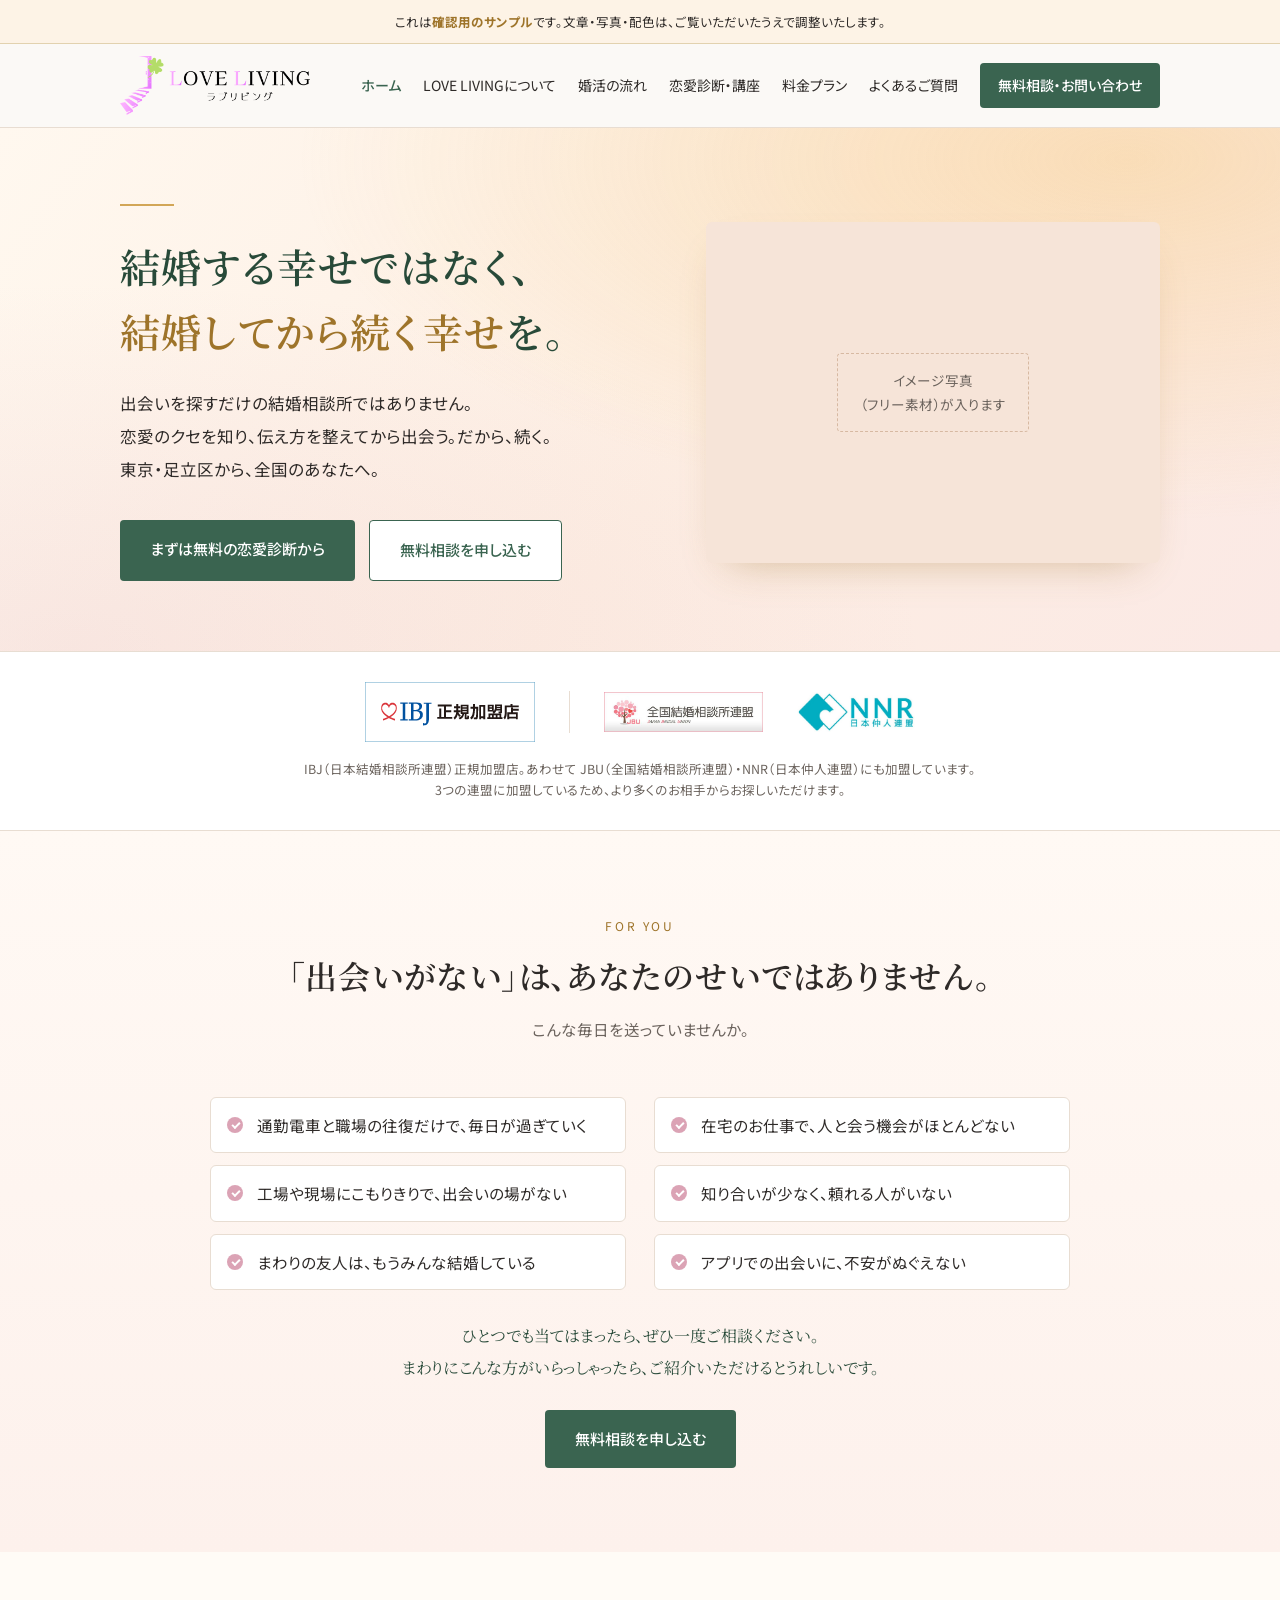
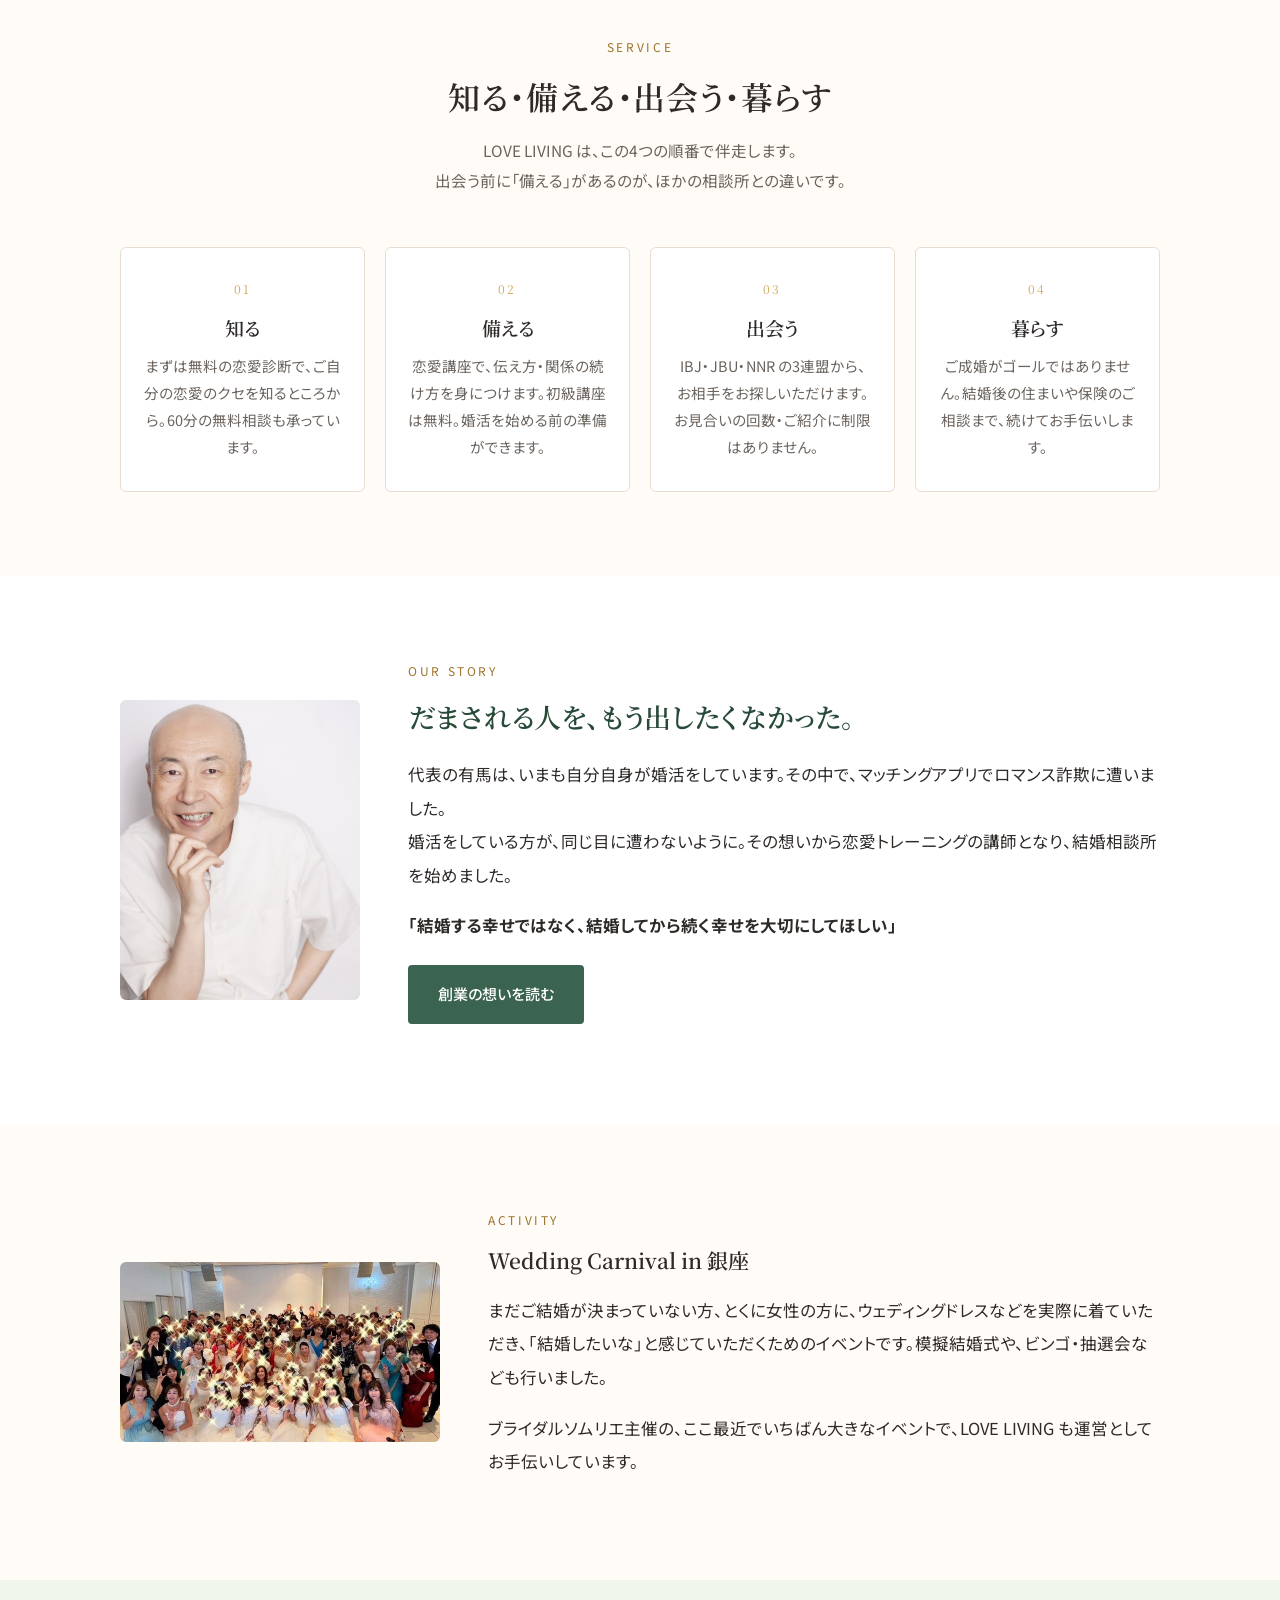
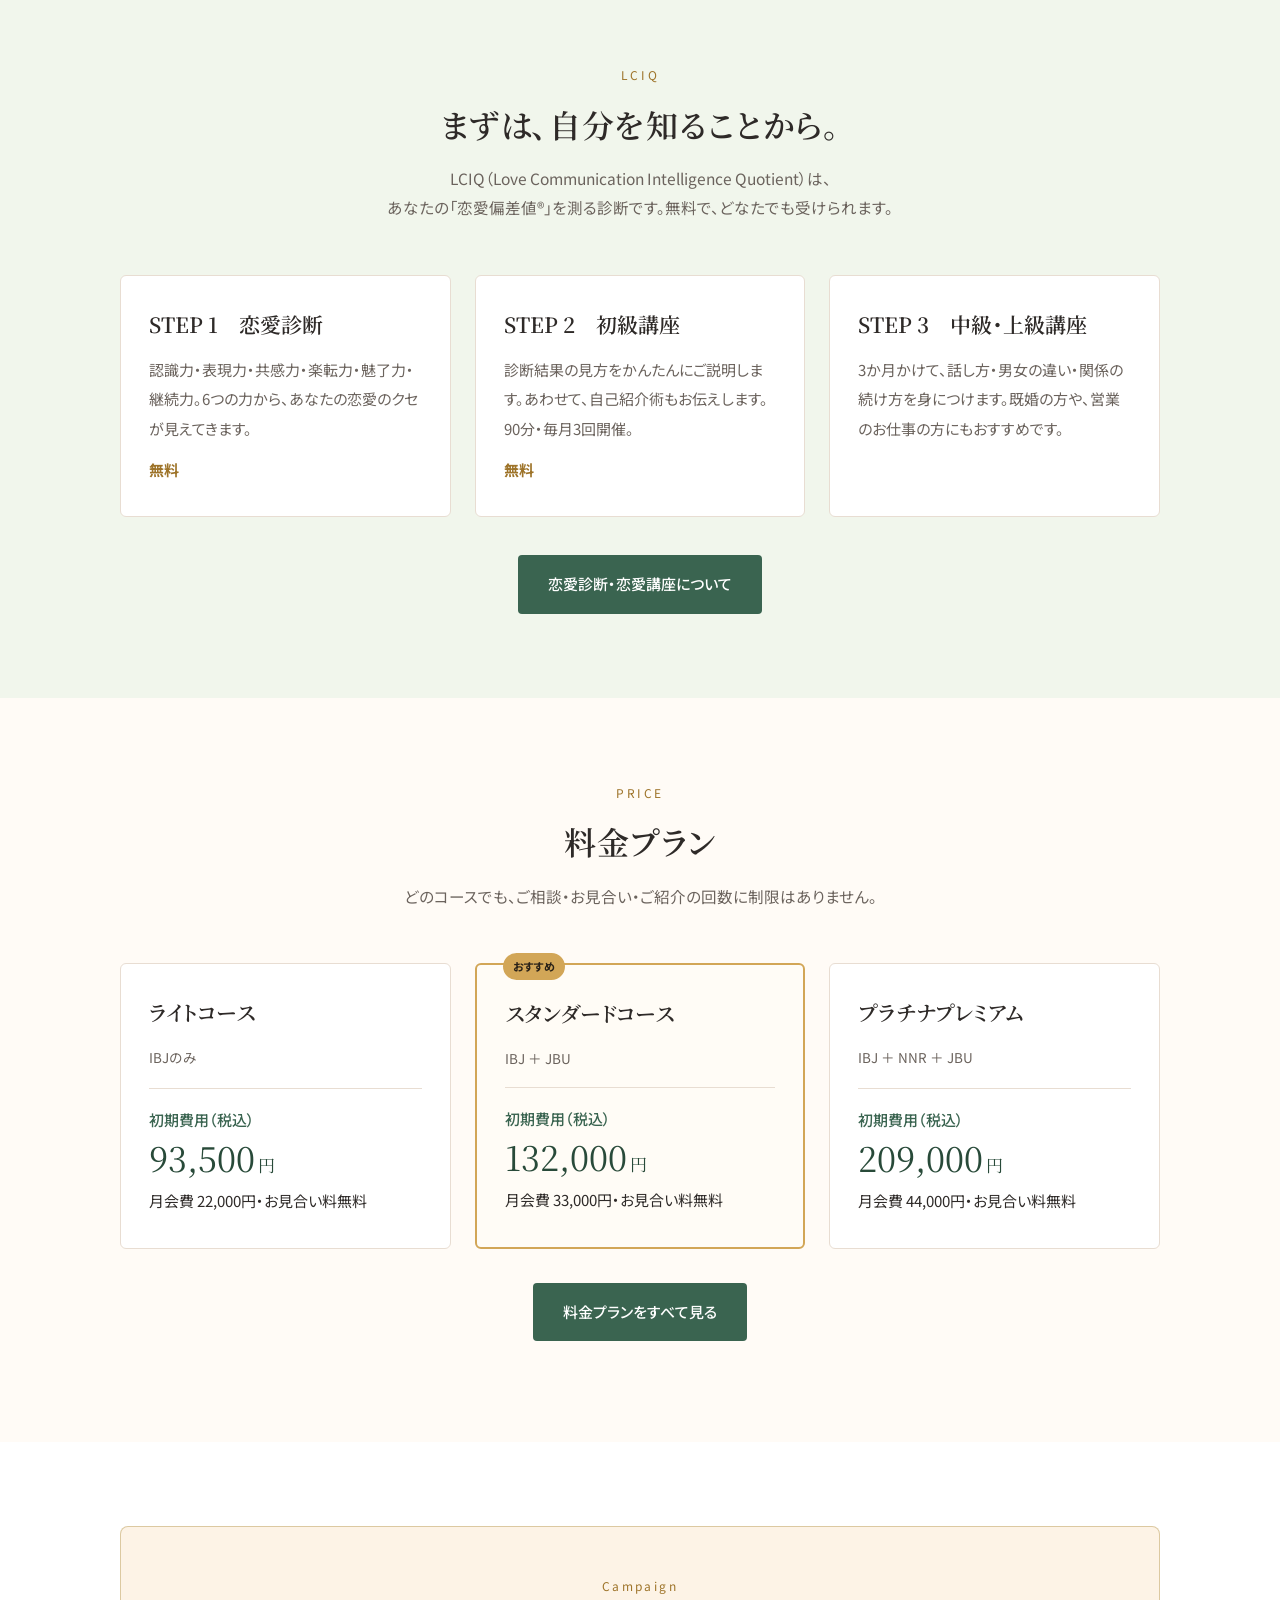
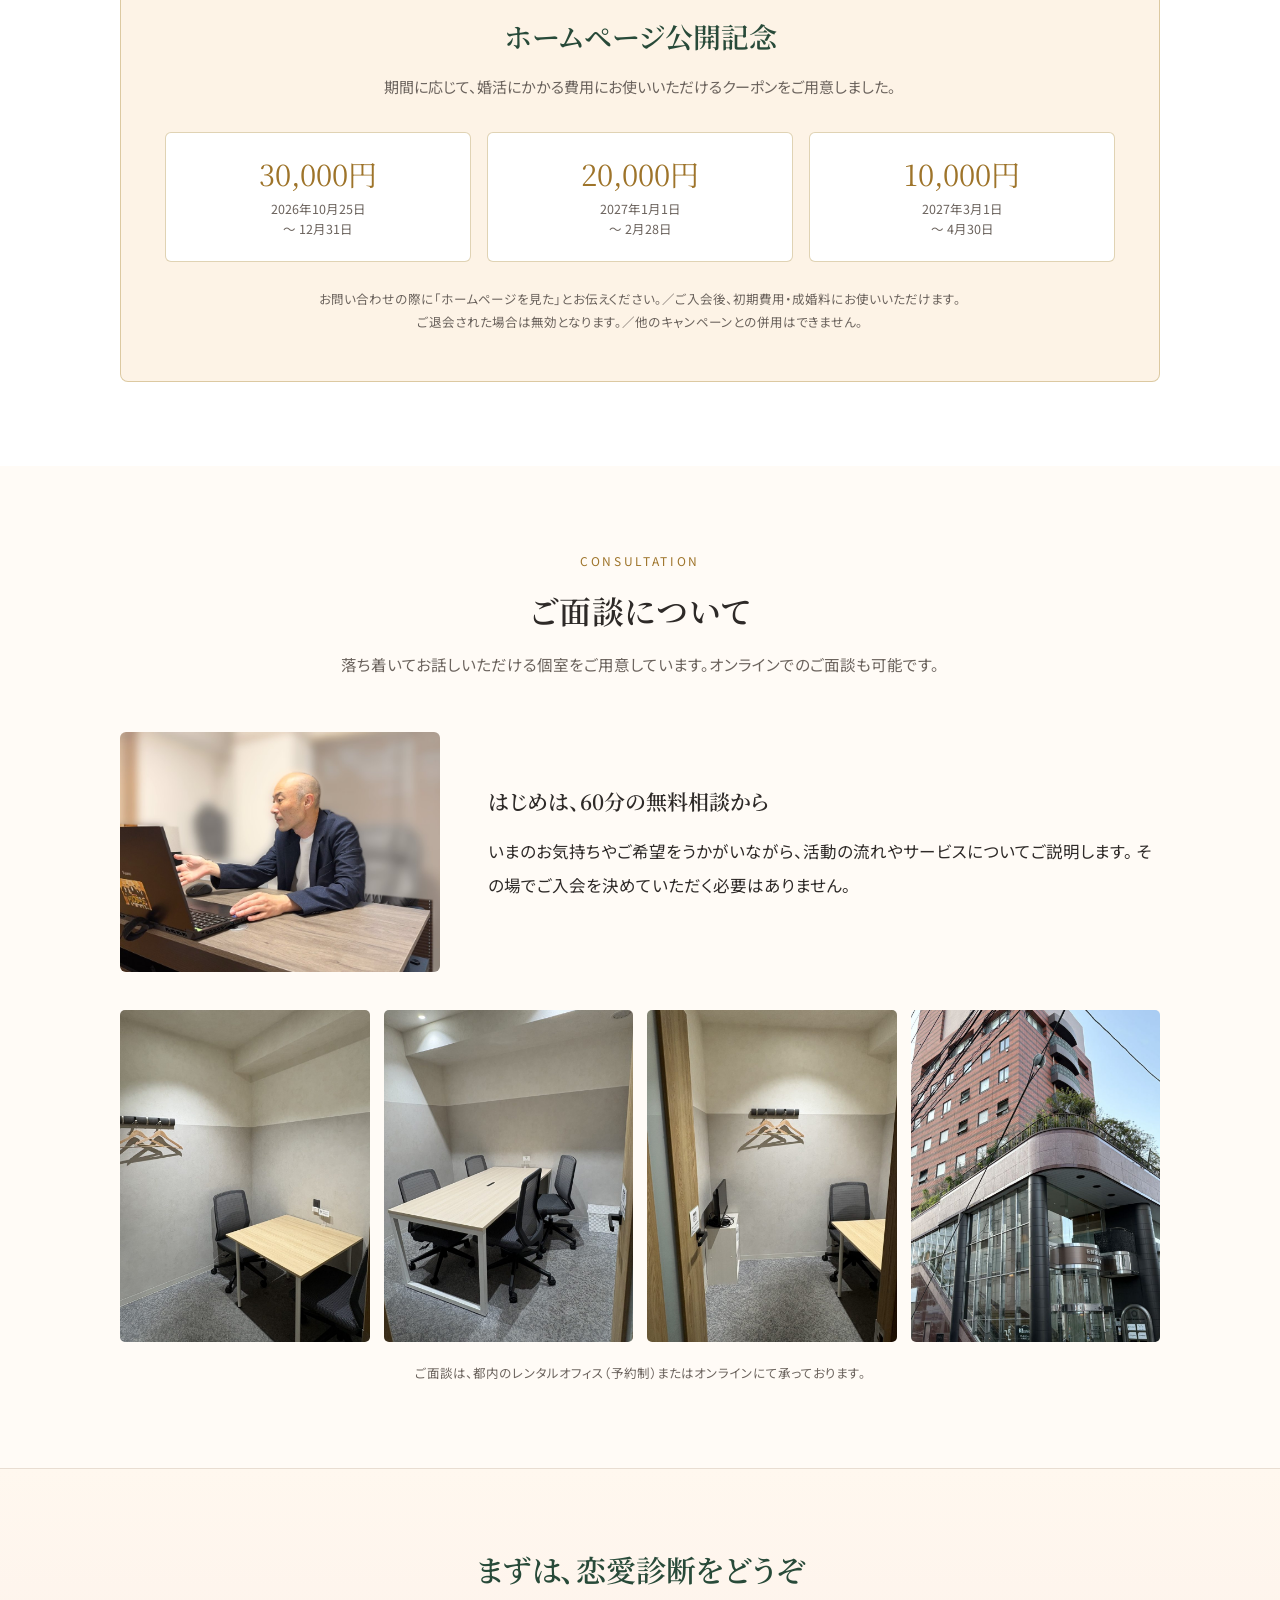
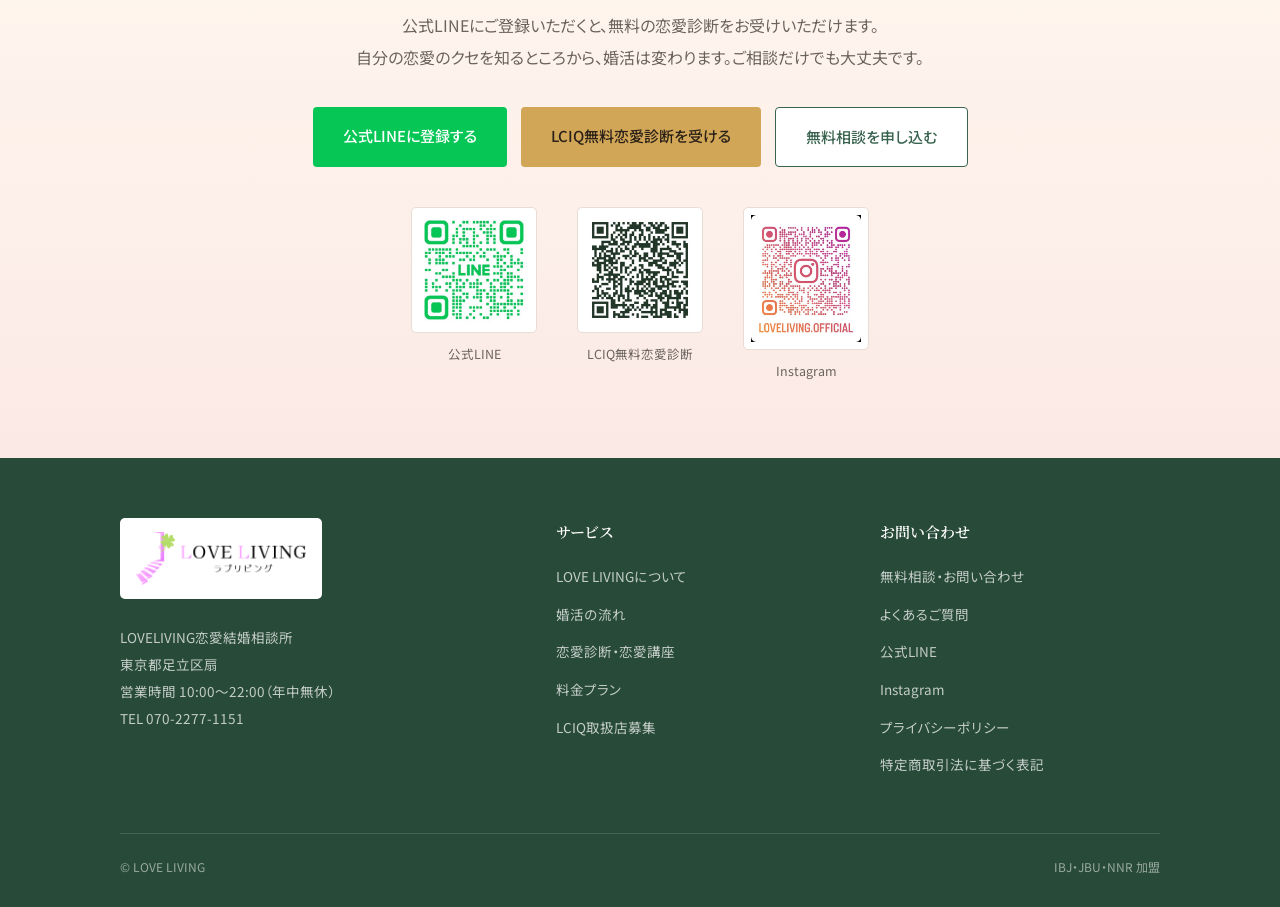
==== preview/index.html @ dfda483b "fix: 確認事項Q55〜Q59の回答を反映し、対象者セクションを追加 - サンマリッジの3か月恋愛トレーニングを希望者のみのオプションに分離し   初期費用合計(入会金+登録料 55,000円)を追" ====
<!doctype html><html lang="ja"><head>
<meta charset="utf-8"><meta name="viewport" content="width=device-width,initial-scale=1,viewport-fit=cover">
<title>LOVELIVING恋愛結婚相談所｜東京・足立区の結婚相談所</title><meta name="robots" content="noindex,nofollow"><meta name="description" content="東京・足立区の結婚相談所 LOVE LIVING。IBJ正規加盟店。恋愛診断LCIQと恋愛講座で、結婚したあとも続く幸せをサポートします。">
<link rel="preconnect" href="https://fonts.gstatic.com" crossorigin><link rel="stylesheet" href="https://fonts.googleapis.com/css2?family=Noto+Sans+JP:wght@400;500;700&family=Noto+Serif+JP:wght@400;600;700&display=swap"><link rel="stylesheet" href="assets/css/style.css"></head><body>
<div class="pv">これは<b>確認用のサンプル</b>です。文章・写真・配色は、ご覧いただいたうえで調整いたします。</div>
<header class="hd"><div class="hd-in">
<a class="hd-logo" href="index.html"><img src="assets/img/logo.png" alt="LOVE LIVING ラブリビング"></a>
<button class="hd-tgl" onclick="document.querySelector('.hd-nav').classList.toggle('on')">メニュー</button>
<nav class="hd-nav"><a href="index.html" style="color:var(--c-main);font-weight:500">ホーム</a><a href="about.html">LOVE LIVINGについて</a><a href="flow.html">婚活の流れ</a><a href="lciq.html">恋愛診断・講座</a><a href="price.html">料金プラン</a><a href="faq.html">よくあるご質問</a><a class="hd-cta" href="contact.html">無料相談・お問い合わせ</a></nav>
</div></header>
<section class="hero"><div class="wrap hero-in">
<div class="hero-txt">
<div class="hero-rule"></div>
<h1>結婚する幸せではなく、<br><span class="nw"><span class="gold">結婚してから続く幸せ</span>を。</span></h1>
<p>出会いを探すだけの結婚相談所ではありません。<br>
恋愛のクセを知り、伝え方を整えてから出会う。だから、続く。<br>
東京・足立区から、全国のあなたへ。</p>
<div class="hero-btns">
<a class="btn btn-main" href="https://line.me/R/ti/p/@072yzgbv" target="_blank" rel="noopener">まずは無料の恋愛診断から</a>
<a class="btn btn-ghost" href="contact.html">無料相談を申し込む</a></div>
</div>
<div class="hero-photo"><img src="assets/img/hero.jpg" alt="" onerror="this.remove()"><span>イメージ写真<br>（フリー素材）が入ります</span></div>
</div></section>
<section class="trust"><div class="wrap"><div class="trust-in">
<a class="trust-main" href="https://www.ibjapan.jp/" target="_blank" rel="noopener"><img src="assets/img/ibj-170.png" alt="IBJ 正規加盟店"></a>
<span class="trust-sep" aria-hidden="true"></span>
<img class="trust-sub" src="assets/img/jbu.jpg" alt="JBU 全国結婚相談所連盟">
<img class="trust-sub" src="assets/img/nnr-logo.jpg" alt="NNR 日本仲人連盟">
</div><p class="trust-note">IBJ（日本結婚相談所連盟）正規加盟店。あわせて JBU（全国結婚相談所連盟）・NNR（日本仲人連盟）にも加盟しています。<br>
3つの連盟に加盟しているため、より多くのお相手からお探しいただけます。</p></div></section>

<section class="sec sec-blush"><div class="wrap">
<div class="sec-h"><span class="en">For you</span><h2>「出会いがない」は、あなたのせいではありません。</h2>
<p>こんな毎日を送っていませんか。</p></div>
<ul class="aru">
<li>通勤電車と職場の往復だけで、毎日が過ぎていく</li>
<li>在宅のお仕事で、人と会う機会がほとんどない</li>
<li>工場や現場にこもりきりで、出会いの場がない</li>
<li>知り合いが少なく、頼れる人がいない</li>
<li>まわりの友人は、もうみんな結婚している</li>
<li>アプリでの出会いに、不安がぬぐえない</li>
</ul>
<p class="aru-close">ひとつでも当てはまったら、ぜひ一度ご相談ください。<br>
まわりにこんな方がいらっしゃったら、ご紹介いただけるとうれしいです。</p>
<p style="text-align:center;margin:0"><a class="btn btn-main" href="contact.html">無料相談を申し込む</a></p>
</div></section>

<section class="sec"><div class="wrap">
<div class="sec-h"><span class="en">Service</span><h2>知る・備える・出会う・暮らす</h2>
<p>LOVE LIVING は、この4つの順番で伴走します。<br>出会う前に「備える」があるのが、ほかの相談所との違いです。</p></div>
<div class="steps">
<div class="step"><span class="no">01</span><h3>知る</h3><p>まずは無料の恋愛診断で、ご自分の恋愛のクセを知るところから。60分の無料相談も承っています。</p></div>
<div class="step"><span class="no">02</span><h3>備える</h3><p>恋愛講座で、伝え方・関係の続け方を身につけます。初級講座は無料。婚活を始める前の準備ができます。</p></div>
<div class="step"><span class="no">03</span><h3>出会う</h3><p>IBJ・JBU・NNR の3連盟から、お相手をお探しいただけます。お見合いの回数・ご紹介に制限はありません。</p></div>
<div class="step"><span class="no">04</span><h3>暮らす</h3><p>ご成婚がゴールではありません。結婚後の住まいや保険のご相談まで、続けてお手伝いします。</p></div>
</div></div></section>

<section class="sec sec-alt"><div class="wrap"><div class="split split-xs">
<div class="split-img"><img class="portrait" src="assets/img/rep-main.jpg" alt="LOVE LIVING 代表 有馬 祐司"></div>
<div><span class="eyebrow">Our Story</span>
<h2 class="split-h">だまされる人を、もう出したくなかった。</h2>
<p class="lead">代表の有馬は、いまも自分自身が婚活をしています。その中で、マッチングアプリでロマンス詐欺に遭いました。<br>
婚活をしている方が、同じ目に遭わないように。その想いから恋愛トレーニングの講師となり、結婚相談所を始めました。</p>
<p class="lead"><strong>「結婚する幸せではなく、結婚してから続く幸せを大切にしてほしい」</strong></p>
<p style="margin-top:22px"><a class="btn btn-main" href="about.html">創業の想いを読む</a></p></div>
</div></div></section>

<section class="sec"><div class="wrap"><div class="split split-sm">
<div class="split-img"><img src="assets/img/event-ginza.jpg" alt="Wedding Carnival in 銀座" style="aspect-ratio:16/9;object-fit:cover"></div>
<div><span class="eyebrow">Activity</span>
<h3>Wedding Carnival in 銀座</h3>
<p class="lead">まだご結婚が決まっていない方、とくに女性の方に、ウェディングドレスなどを実際に着ていただき、「結婚したいな」と感じていただくためのイベントです。模擬結婚式や、ビンゴ・抽選会なども行いました。</p>
<p class="lead">ブライダルソムリエ主催の、ここ最近でいちばん大きなイベントで、LOVE LIVING も運営としてお手伝いしています。</p></div>
</div></div></section>

<section class="sec sec-tint"><div class="wrap">
<div class="sec-h"><span class="en">LCIQ</span><h2>まずは、自分を知ることから。</h2>
<p>LCIQ（Love Communication Intelligence Quotient）は、<br>あなたの「恋愛偏差値®」を測る診断です。無料で、どなたでも受けられます。</p></div>
<div class="cards c3" style="margin-bottom:38px">
<div class="card"><h3>STEP 1　恋愛診断</h3><p>
認識力・表現力・共感力・楽転力・魅了力・継続力。6つの力から、あなたの恋愛のクセが見えてきます。</p><p class="free">無料</p></div>
<div class="card"><h3>STEP 2　初級講座</h3><p>
診断結果の見方をかんたんにご説明します。あわせて、自己紹介術もお伝えします。90分・毎月3回開催。</p><p class="free">無料</p></div>
<div class="card"><h3>STEP 3　中級・上級講座</h3><p>
3か月かけて、話し方・男女の違い・関係の続け方を身につけます。既婚の方や、営業のお仕事の方にもおすすめです。</p></div></div>
<p style="text-align:center;margin:0"><a class="btn btn-main" href="lciq.html">恋愛診断・恋愛講座について</a></p>
</div></section>

<section class="sec"><div class="wrap">
<div class="sec-h"><span class="en">Price</span><h2>料金プラン</h2>
<p>どのコースでも、ご相談・お見合い・ご紹介の回数に制限はありません。</p></div>
<div class="cards c3">
<div class="card pcard"><h3>ライトコース</h3><p class="pc-sub">IBJのみ</p>
<p class="pc-lbl">初期費用（税込）</p><p class="pc-amt">93,500<span>円</span></p>
<p class="pc-mo">月会費 22,000円・お見合い料無料</p></div>
<div class="card pcard rec"><span class="badge">おすすめ</span><h3>スタンダードコース</h3><p class="pc-sub">IBJ ＋ JBU</p>
<p class="pc-lbl">初期費用（税込）</p><p class="pc-amt">132,000<span>円</span></p>
<p class="pc-mo">月会費 33,000円・お見合い料無料</p></div>
<div class="card pcard"><h3>プラチナプレミアム</h3><p class="pc-sub">IBJ ＋ NNR ＋ JBU</p>
<p class="pc-lbl">初期費用（税込）</p><p class="pc-amt">209,000<span>円</span></p>
<p class="pc-mo">月会費 44,000円・お見合い料無料</p></div></div>
<p style="text-align:center;margin-top:34px"><a class="btn btn-main" href="price.html">料金プランをすべて見る</a></p>
</div></section>

<section class="sec sec-alt"><div class="wrap"><div class="camp">
<span class="en">Campaign</span><h2>ホームページ公開記念</h2>
<p>期間に応じて、婚活にかかる費用にお使いいただけるクーポンをご用意しました。</p>
<div class="coupons">
<div class="coupon"><span class="amt">30,000円</span><span class="term">2026年10月25日<br>〜 12月31日</span></div>
<div class="coupon"><span class="amt">20,000円</span><span class="term">2027年1月1日<br>〜 2月28日</span></div>
<div class="coupon"><span class="amt">10,000円</span><span class="term">2027年3月1日<br>〜 4月30日</span></div></div>
<p class="note">お問い合わせの際に「ホームページを見た」とお伝えください。／ご入会後、初期費用・成婚料にお使いいただけます。<br>
ご退会された場合は無効となります。／他のキャンペーンとの併用はできません。</p>
</div></div></section>

<section class="sec"><div class="wrap">
<div class="sec-h"><span class="en">Consultation</span><h2>ご面談について</h2>
<p>落ち着いてお話しいただける個室をご用意しています。オンラインでのご面談も可能です。</p></div>
<div class="split split-sm" style="margin-bottom:38px">
<div class="split-img"><img src="assets/img/meeting-explain.jpg" alt="ご面談の様子"></div>
<div><h3>はじめは、60分の無料相談から</h3>
<p class="lead">いまのお気持ちやご希望をうかがいながら、活動の流れやサービスについてご説明します。
その場でご入会を決めていただく必要はありません。</p></div></div>
<div class="gal">
<img src="assets/img/office-room1.jpg" alt="個室のご面談スペース">
<img src="assets/img/office-meeting.jpg" alt="ミーティングルーム">
<img src="assets/img/office-room2.jpg" alt="個室のご面談スペース">
<img src="assets/img/office-exterior.jpg" alt="建物外観">
</div>
<p class="trust-note" style="margin-top:20px">ご面談は、都内のレンタルオフィス（予約制）またはオンラインにて承っております。</p>
</div></section>
<section class="cta"><div class="wrap">
<h2>まずは、恋愛診断をどうぞ</h2>
<p>公式LINEにご登録いただくと、無料の恋愛診断をお受けいただけます。<br>
自分の恋愛のクセを知るところから、婚活は変わります。ご相談だけでも大丈夫です。</p>
<div class="cta-btns">
<a class="btn btn-line" href="https://line.me/R/ti/p/@072yzgbv" target="_blank" rel="noopener">公式LINEに登録する</a>
<a class="btn btn-gold" href="https://lciq-diagnosis.com/home?agent_id=2159019" target="_blank" rel="noopener">LCIQ無料恋愛診断を受ける</a>
<a class="btn btn-ghost" href="contact.html">無料相談を申し込む</a></div>
<div class="qr-row">
<div class="qr"><img src="assets/img/qr-line.jpg" alt="公式LINE QRコード"><span>公式LINE</span></div>
<div class="qr"><img src="assets/img/qr-lciq.jpg" alt="LCIQ無料恋愛診断 QRコード"><span>LCIQ無料恋愛診断</span></div>
<div class="qr"><img src="assets/img/qr-instagram.jpg" alt="Instagram QRコード"><span>Instagram</span></div>
</div></div></section><footer class="ft"><div class="wrap"><div class="ft-in">
<div><div class="ft-logo"><img src="assets/img/logo.png" alt="LOVE LIVING"></div>
<p>LOVELIVING恋愛結婚相談所<br>東京都足立区扇<br>営業時間 10:00〜22:00（年中無休）<br>TEL 070-2277-1151</p></div>
<div><h4>サービス</h4><ul>
<li><a href="about.html">LOVE LIVINGについて</a></li><li><a href="flow.html">婚活の流れ</a></li>
<li><a href="lciq.html">恋愛診断・恋愛講座</a></li><li><a href="price.html">料金プラン</a></li>
<li><a href="https://lciq-partner.netlify.app/?name=LOVE%20%20LIVING&person=%E4%BB%A3%E8%A1%A8%E3%80%80%E6%9C%89%E9%A6%AC%E7%A5%90%E5%8F%B8&form=https%3A%2F%2Fforms.gle%2FbSPj1KupnK31gzVN7" target="_blank" rel="noopener">LCIQ取扱店募集</a></li></ul></div>
<div><h4>お問い合わせ</h4><ul>
<li><a href="contact.html">無料相談・お問い合わせ</a></li><li><a href="faq.html">よくあるご質問</a></li>
<li><a href="https://line.me/R/ti/p/@072yzgbv" target="_blank" rel="noopener">公式LINE</a></li>
<li><a href="https://www.instagram.com/loveliving.official/" target="_blank" rel="noopener">Instagram</a></li>
<li><a href="privacy.html">プライバシーポリシー</a></li>
<li><a href="law.html">特定商取引法に基づく表記</a></li></ul></div></div>
<div class="ft-btm"><span>&copy; LOVE LIVING</span><span>IBJ・JBU・NNR 加盟</span></div>
</div></footer></body></html>
---- preview/assets/css/style.css ----
:root{
  --c-base:#FFFBF6;
  --c-main:#3A6450;
  --c-main-d:#284A39;
  --c-accent:#D2A657;
  --c-accent-d:#9E742A;
  --c-tint:#F1F6EC;
  --c-cream:#FDF3E6;
  --c-blush:#FBE9E5;
  --c-sub:#D593A8;
  --c-text:#2E2A28;
  --c-muted:#6B635D;
  --c-line:#E8DDD2;
  --c-white:#fff;
  --serif:"Noto Serif JP",serif;
  --sans:"Noto Sans JP",sans-serif;
  --wrap:1080px;
}

*{box-sizing:border-box}
html{scroll-behavior:smooth}
body{
  margin:0;background:var(--c-base);color:var(--c-text);
  font-family:var(--sans);font-size:17px;line-height:1.9;
  font-feature-settings:"palt";-webkit-text-size-adjust:100%;
}
img{max-width:100%;height:auto;display:block}
a{color:inherit}
.wrap{max-width:var(--wrap);margin:0 auto;padding-inline:20px}
.narrow{max-width:800px}

/* ---------- header ---------- */
.hd{position:sticky;top:env(safe-area-inset-top,0px);z-index:100;background:rgba(251,249,246,.96);
  border-bottom:1px solid var(--c-line);backdrop-filter:blur(8px)}
.hd-in{max-width:var(--wrap);margin:0 auto;padding:12px 20px;
  display:flex;align-items:center;gap:20px}
.hd-logo img{width:190px}
.hd-nav{margin-left:auto;display:flex;align-items:center;gap:22px}
.hd-nav a{font-size:14px;text-decoration:none;color:var(--c-text);white-space:nowrap}
.hd-nav a:hover{color:var(--c-main)}
.hd-cta{background:var(--c-main);color:#fff!important;padding:9px 18px;border-radius:4px;
  font-size:13.5px;font-weight:500}
.hd-cta:hover{background:var(--c-main-d)}
.hd-tgl{display:none;margin-left:auto;background:none;border:1px solid var(--c-line);
  border-radius:4px;padding:8px 12px;font-size:13px;cursor:pointer;font-family:var(--sans)}

/* ---------- hero ---------- */
.hero{background:linear-gradient(125deg,#FFF8EF 0%,#FDEEE3 55%,var(--c-blush) 100%);color:var(--c-text);
  position:relative;overflow:hidden;padding:76px 0 70px;border-bottom:1px solid var(--c-line)}
.hero::before{content:"";position:absolute;inset:0;pointer-events:none;
  background:radial-gradient(ellipse at 88% 6%,rgba(245,196,112,.38),transparent 52%),
    radial-gradient(ellipse at 6% 100%,rgba(213,147,168,.14),transparent 50%)}
.hero .wrap{position:relative}
.hero-in{display:grid;grid-template-columns:1.08fr .92fr;gap:52px;align-items:center}
.hero-rule{width:54px;height:2px;background:var(--c-accent);margin-bottom:28px}
.hero h1{font-family:var(--serif);font-weight:600;font-size:clamp(24px,3.7vw,40px);color:var(--c-main-d);
  line-height:1.62;margin:0 0 24px;letter-spacing:.03em;text-wrap:balance}
.hero h1 .gold{color:var(--c-accent-d)}
.nw{white-space:nowrap}
.hero p{font-size:16.5px;line-height:2;margin:0 0 34px;color:var(--c-text)}
.hero-btns{display:flex;flex-wrap:wrap;gap:14px}
.hero-photo{position:relative;aspect-ratio:4/3;border-radius:6px;overflow:hidden;
  background:#F6E4D8;display:grid;place-items:center;box-shadow:0 18px 40px -22px rgba(158,116,42,.45)}
.hero-photo img{position:absolute;inset:0;width:100%;height:100%;object-fit:cover}
.hero-photo span{font-size:13.5px;line-height:1.8;color:var(--c-muted);text-align:center;
  border:1px dashed #D7B9A2;border-radius:4px;padding:14px 22px}
.btn{display:inline-block;text-decoration:none;padding:15px 30px;border-radius:4px;
  font-size:15px;font-weight:500;transition:.2s}
.btn-gold{background:var(--c-accent);color:#2A2218}
.btn-gold:hover{background:#d0b87d}
.btn-ghost{border:1px solid var(--c-main);color:var(--c-main);background:#fff}
.btn-ghost:hover{background:var(--c-tint)}
.btn-main{background:var(--c-main);color:#fff}
.btn-main:hover{background:var(--c-main-d)}
.btn-line{background:#06C755;color:#fff}
.btn-line:hover{background:#05a948}

/* ---------- trust band ---------- */
.trust{background:#fff;border-bottom:1px solid var(--c-line);padding:30px 0}
.trust-in{display:flex;align-items:center;justify-content:center;gap:34px;flex-wrap:wrap}
.trust-in img{height:46px;width:auto;object-fit:contain}
.trust-in .trust-main img{height:60px}
.trust-txt{display:inline-flex;flex-direction:column;justify-content:center;align-items:center;height:38px;padding:0 16px;border:1px solid var(--c-line);border-radius:3px;background:#fff;font-family:var(--serif);font-weight:600;font-size:15px;color:var(--c-main-d);line-height:1.15}
.trust-txt small{font-family:var(--sans);font-weight:400;font-size:10px;color:var(--c-muted);letter-spacing:.05em}
.trust-in .trust-sub{height:40px}
.trust-sep{width:1px;height:42px;background:var(--c-line)}
.trust-note{text-align:center;font-size:12.5px;color:var(--c-muted);margin:16px 0 0;line-height:1.7}

/* ---------- section ---------- */
.sec{padding:84px 0}
.sec-alt{background:#fff}
.sec-tint{background:var(--c-tint)}
.sec-tint .card{background:#fff}
.card .free{margin-top:12px;font-weight:700;color:var(--c-accent-d);font-size:15px}
.eyebrow{font-size:12px;letter-spacing:.22em;color:var(--c-accent-d);display:block;margin-bottom:12px;text-transform:uppercase}
.split-h{font-family:var(--serif);font-size:clamp(21px,3vw,27px);margin:0 0 20px;font-weight:600;line-height:1.6;color:var(--c-main-d);text-wrap:balance}
.sec-dark{background:var(--c-main);color:#fff}
.sec-dark .lead,.sec-dark .sec-h p{color:rgba(255,255,255,.85)}
.sec-h{text-align:center;margin-bottom:52px}
.sec-h .en{font-size:12px;letter-spacing:.22em;color:var(--c-accent-d);
  text-transform:uppercase;display:block;margin-bottom:12px}
.sec-h h2{font-family:var(--serif);font-weight:600;font-size:clamp(23px,3.4vw,32px);
  margin:0 0 14px;line-height:1.6;letter-spacing:.02em}
.sec-h p{color:var(--c-muted);font-size:15.5px;margin:0;line-height:1.9}
h3{font-family:var(--serif);font-weight:600;font-size:21px;line-height:1.6;margin:0 0 14px}
.lead{font-size:16.5px;line-height:2.05;color:var(--c-text)}

/* ---------- step cards ---------- */
.steps{display:grid;grid-template-columns:repeat(4,1fr);gap:20px}
.step{background:#fff;border:1px solid var(--c-line);border-radius:6px;padding:30px 22px;
  text-align:center;position:relative}
.sec-alt .step{background:var(--c-base)}
.step .no{font-family:var(--serif);font-size:12px;letter-spacing:.2em;color:var(--c-accent);
  display:block;margin-bottom:12px}
.step h3{font-size:19px;margin-bottom:10px}
.step p{font-size:14.5px;line-height:1.85;color:var(--c-muted);margin:0}

/* ---------- generic cards ---------- */
.cards{display:grid;gap:24px}
.c2{grid-template-columns:repeat(2,1fr)}
.c3{grid-template-columns:repeat(3,1fr)}
.card{background:#fff;border:1px solid var(--c-line);border-radius:6px;padding:32px 28px}
.sec-alt .card{background:var(--c-base)}
.card p{font-size:15px;line-height:1.95;color:var(--c-muted);margin:0}
.card p+p{margin-top:12px}

/* ---------- split ---------- */
.split{display:grid;grid-template-columns:1fr 1fr;gap:56px;align-items:center}
.split-img img{border-radius:6px;width:100%}
.split-sm{grid-template-columns:minmax(0,320px) 1fr;gap:48px}
.split-xs{grid-template-columns:minmax(0,240px) 1fr;gap:48px}
.split-img .portrait{aspect-ratio:4/5;object-fit:cover;object-position:50% 18%}

/* ---------- price cards ---------- */
.pcard{display:flex;flex-direction:column;position:relative}
.pcard .badge{position:absolute;top:-12px;left:26px;margin:0}
.pcard.rec{border:2px solid var(--c-accent);background:#FFFCF6}
.card .pc-sub{font-size:13.5px;margin:0 0 16px}
.card .pc-lbl{font-size:15px;font-weight:500;color:var(--c-main);margin:auto 0 0;
  border-top:1px solid var(--c-line);padding-top:16px}
.card .pc-amt{font-family:var(--serif);font-size:34px;color:var(--c-main-d);margin:2px 0 6px;
  line-height:1.3;font-variant-numeric:tabular-nums}
.card .pc-amt span{font-size:17px;margin-left:3px}
.card .pc-mo{font-size:15px;color:var(--c-text);margin:0}
.band{background:var(--c-tint);border-left:3px solid var(--c-main);padding:26px 30px;margin-bottom:34px;border-radius:0 6px 6px 0}
.band h3{margin:0 0 8px;color:var(--c-main-d)}
.band p{margin:0;font-size:15.5px;line-height:1.95}
.band strong{color:var(--c-accent-d)}

/* ---------- sun marriage ---------- */
.smcard{background:#fff;border:1px solid var(--c-line);border-radius:6px;padding:34px 34px 26px}
.smcard .sm-logo{width:220px;margin:0 auto 18px}
.smcard h3{text-align:center;margin-bottom:18px}
.info td small{display:block;font-size:12.5px;color:var(--c-muted);line-height:1.6}

/* ---------- price table ---------- */
.ptable-wrap{overflow-x:auto;-webkit-overflow-scrolling:touch}
.ptable{border-collapse:collapse;width:100%;min-width:760px;background:#fff;font-size:15px}
.ptable th,.ptable td{border:1px solid var(--c-line);padding:13px 12px;text-align:center}
.ptable thead th{background:var(--c-main);color:#fff;font-weight:500;font-family:var(--serif);
  font-size:15.5px;line-height:1.5}
.ptable thead th small{display:block;font-family:var(--sans);font-size:12.5px;
  font-weight:400;opacity:.85;margin-top:5px}
.ptable th[scope=row]{background:var(--c-base);text-align:left;font-weight:500;white-space:nowrap}
.ptable .rec{background:#F3F6F2}
.ptable thead .rec{background:var(--c-main-d);position:relative}
.ptable .total td,.ptable .total th{background:#F7F2E6;font-weight:700;font-size:17.5px}
.ptable td{font-variant-numeric:tabular-nums}
.ptable .total .rec{background:#EFE7D3}
.badge{display:inline-block;background:var(--c-accent);color:#2A2218;font-size:11px;
  font-weight:700;padding:3px 10px;border-radius:99px;margin-bottom:7px;font-family:var(--sans)}
.tax{font-size:13.5px;color:var(--c-muted);margin-top:14px;line-height:1.8}

/* ---------- list ---------- */
.ul{padding-left:0;list-style:none;margin:0}
.ul li{position:relative;padding-left:22px;margin-bottom:11px;font-size:15.5px;line-height:1.9}
.ul li::before{content:"";position:absolute;left:4px;top:13px;width:6px;height:6px;
  border-radius:50%;background:var(--c-accent)}
.ol{counter-reset:s;list-style:none;padding:0;margin:0}
.ol li{counter-increment:s;position:relative;padding:0 0 26px 58px;
  border-left:1px solid var(--c-line);margin-left:17px}
.ol li:last-child{border-left-color:transparent;padding-bottom:0}
.ol li::before{content:counter(s);position:absolute;left:-17px;top:0;width:34px;height:34px;
  background:var(--c-main);color:#fff;border-radius:50%;display:grid;place-items:center;
  font-size:14px;font-family:var(--serif)}
.ol li h3{font-size:18px;margin:4px 0 7px}
.ol li p{margin:0;font-size:15px;color:var(--c-muted);line-height:1.9}

/* ---------- faq ---------- */
.faq-item{background:#fff;border:1px solid var(--c-line);border-radius:6px;
  margin-bottom:14px;overflow:hidden}
.faq-item summary{cursor:pointer;padding:22px 26px;font-weight:500;font-size:16px;
  list-style:none;display:flex;gap:14px;align-items:flex-start;line-height:1.7}
.faq-item summary::-webkit-details-marker{display:none}
.faq-item summary::before{content:"Q";font-family:var(--serif);color:var(--c-accent);
  font-weight:700;flex-shrink:0}
.faq-item[open] summary{border-bottom:1px solid var(--c-line)}
.faq-a{padding:22px 26px;display:flex;gap:14px;font-size:15.5px;line-height:1.95;
  color:var(--c-muted);background:var(--c-base)}
.faq-a::before{content:"A";font-family:var(--serif);color:var(--c-main);font-weight:700;flex-shrink:0}

/* ---------- voice ---------- */
.voice{background:#fff;border-left:3px solid var(--c-accent);padding:34px 36px;border-radius:0 6px 6px 0}
.voice p{font-family:var(--serif);font-size:16.5px;line-height:2.1;margin:0 0 16px}
.voice cite{font-style:normal;font-size:14px;color:var(--c-muted)}

/* ---------- campaign ---------- */
.camp{background:var(--c-cream);color:var(--c-text);border-radius:8px;
  padding:48px 44px;text-align:center;border:1px solid rgba(193,168,107,.55)}
.camp .en{color:var(--c-accent-d);font-size:12px;letter-spacing:.2em;display:block;margin-bottom:12px}
.camp h2{font-family:var(--serif);font-size:clamp(21px,3vw,28px);margin:0 0 10px;font-weight:600;color:var(--c-main-d)}
.camp>p{color:var(--c-muted);font-size:15px;margin:0 0 30px}
.coupons{display:grid;grid-template-columns:repeat(3,1fr);gap:16px;margin-bottom:26px}
.coupon{background:#fff;border:1px solid rgba(193,168,107,.5);border-radius:6px;padding:22px 14px}
.coupon .amt{font-family:var(--serif);font-size:29px;color:var(--c-accent-d);display:block;line-height:1.3;font-variant-numeric:tabular-nums}
.coupon .term{font-size:12.5px;color:var(--c-muted);margin-top:7px;display:block;line-height:1.6}
.camp .note{font-size:12.5px;color:var(--c-muted);line-height:1.8;margin:0}

/* ---------- gallery ---------- */
.gal{display:grid;grid-template-columns:repeat(4,1fr);gap:14px}
.gal img{border-radius:5px;aspect-ratio:3/4;object-fit:cover;width:100%}
.gal-wide{aspect-ratio:16/9!important}

/* ---------- credentials / qr box ---------- */
.creds{display:grid;grid-template-columns:1.4fr 1fr;gap:28px;align-items:start;max-width:880px;margin:0 auto}
.creds figure{margin:0}
.creds img{border:1px solid var(--c-line);border-radius:6px;background:#fff}
.creds figcaption{font-size:13.5px;color:var(--c-muted);text-align:center;margin-top:10px}
.qrbox{display:flex;gap:30px;align-items:center;flex-wrap:wrap;margin-top:30px;
  background:#fff;border:1px solid var(--c-line);border-radius:6px;padding:28px 30px}
.qrbox img{width:136px;flex-shrink:0}
.qrbox>div{flex:1;min-width:230px}
.qrbox h3{font-size:19px;margin:0 0 8px}
.qrbox p{font-size:15px;color:var(--c-muted);line-height:1.9;margin:0 0 16px}
.qrbox-btns{display:flex;gap:10px;flex-wrap:wrap}

/* ---------- info table ---------- */
.info{width:100%;border-collapse:collapse;font-size:15.5px}
.info th,.info td{border-bottom:1px solid var(--c-line);padding:17px 10px;text-align:left;
  vertical-align:top;line-height:1.85}
.info th{width:200px;font-weight:500;color:var(--c-main);white-space:nowrap}

/* ---------- cta block ---------- */
.cta{background:linear-gradient(180deg,#FFF8EF,var(--c-blush));color:var(--c-text);padding:76px 0;text-align:center;border-top:1px solid var(--c-line)}
.cta h2{font-family:var(--serif);font-size:clamp(22px,3.2vw,30px);margin:0 0 16px;font-weight:600;line-height:1.6;color:var(--c-main-d)}
.cta>.wrap>p{color:var(--c-muted);margin:0 0 34px;font-size:16px;line-height:2}
.cta-btns{display:flex;justify-content:center;gap:14px;flex-wrap:wrap}
.qr-row{display:flex;justify-content:center;gap:40px;margin-top:40px;flex-wrap:wrap}
.qr{text-align:center}
.qr img{width:126px;border-radius:5px;background:#fff;padding:7px;border:1px solid var(--c-line)}
.qr span{display:block;font-size:12.5px;margin-top:9px;color:var(--c-muted)}

/* ---------- page head ---------- */
.ph{background:linear-gradient(125deg,#FFF8EF 0%,#FDEEE3 60%,var(--c-blush) 100%);color:var(--c-main-d);padding:60px 0 52px;
  text-align:center;position:relative;overflow:hidden;border-bottom:1px solid var(--c-line)}
.ph::before{content:"";position:absolute;inset:0;pointer-events:none;
  background:radial-gradient(ellipse at 85% 10%,rgba(245,196,112,.30),transparent 58%)}
.ph .wrap{position:relative}
.ph .en{font-size:11.5px;letter-spacing:.22em;color:var(--c-accent-d);display:block;margin-bottom:12px}
.ph h1{font-family:var(--serif);font-size:clamp(24px,4vw,34px);margin:0;font-weight:600;letter-spacing:.03em}
.crumb{font-size:12.5px;color:var(--c-muted);padding:16px 0;border-bottom:1px solid var(--c-line)}
.crumb a{text-decoration:none}
.crumb a:hover{text-decoration:underline}

/* ---------- footer ---------- */
.ft{background:var(--c-main-d);color:rgba(255,255,255,.82);padding:60px 0 28px;font-size:14px}
.ft-in{display:grid;grid-template-columns:1.4fr 1fr 1fr;gap:44px;margin-bottom:44px}
.ft-logo{background:#fff;border-radius:5px;padding:14px 16px;display:inline-block;margin-bottom:18px}
.ft-logo img{width:170px}
.ft p{margin:0;line-height:2;font-size:13.5px;color:rgba(255,255,255,.72)}
.ft h4{font-family:var(--serif);color:#fff;font-size:15px;margin:0 0 16px;font-weight:600}
.ft ul{list-style:none;padding:0;margin:0}
.ft ul li{margin-bottom:11px}
.ft ul a{text-decoration:none;font-size:13.5px;color:rgba(255,255,255,.72)}
.ft ul a:hover{color:#fff}
.ft-btm{border-top:1px solid rgba(255,255,255,.14);padding-top:22px;
  display:flex;justify-content:space-between;gap:16px;flex-wrap:wrap;
  font-size:12px;color:rgba(255,255,255,.52)}

/* ---------- preview banner ---------- */
.pv{background:var(--c-cream);color:var(--c-text);border-bottom:1px solid rgba(193,168,107,.45);text-align:center;padding:11px 20px;font-size:12.5px;line-height:1.7}
.pv b{color:var(--c-accent-d)}

/* ---------- responsive ---------- */
@media(max-width:900px){
  .steps,.c3{grid-template-columns:repeat(2,1fr)}
  .split,.split-sm,.split-xs{grid-template-columns:1fr;gap:32px}
  .split-sm .split-img{max-width:340px}
  .split-xs .split-img{max-width:240px}
  .hero-in{grid-template-columns:1fr;gap:36px}
  .nw{white-space:normal}
  .creds{grid-template-columns:1fr;max-width:520px}
  .ft-in{grid-template-columns:1fr 1fr}
  .gal{grid-template-columns:repeat(2,1fr)}
}
@media(max-width:760px){
  body{font-size:16px}
  .hd-nav{display:none;position:absolute;left:0;right:0;top:100%;background:#fff;
    flex-direction:column;align-items:stretch;gap:0;padding:8px 0;
    border-bottom:1px solid var(--c-line);box-shadow:0 8px 20px rgba(0,0,0,.07)}
  .hd-nav.on{display:flex}
  .hd-nav a{padding:14px 22px;border-bottom:1px solid var(--c-line);font-size:15px}
  .hd-nav a:last-child{border-bottom:none}
  .hd-cta{margin:10px 22px;text-align:center;border-radius:4px}
  .hd-tgl{display:block}
  .hd{position:relative}
  .hero{padding:52px 0 52px}
  .trust-in .trust-main img{height:54px}
  .trust-sep{display:none}
  .sec{padding:60px 0}
  .steps,.c2,.c3,.coupons{grid-template-columns:1fr}
  .camp{padding:36px 22px}
  .info th{width:auto;display:block;border-bottom:none;padding-bottom:0}
  .info td{display:block;padding-top:6px}
  .ft-in{grid-template-columns:1fr;gap:32px}
  .ol li{padding-left:50px}
}


/* ---------- for you (あるある) ---------- */
.sec-blush{background:linear-gradient(180deg,#FFF9F4,#FDF1EC)}
.aru{list-style:none;padding:0;margin:0 auto 30px;max-width:860px;display:grid;
  grid-template-columns:repeat(2,1fr);gap:12px 28px}
.aru li{position:relative;padding:14px 16px 14px 46px;background:#fff;border-radius:6px;
  font-size:15.5px;line-height:1.7;border:1px solid var(--c-line)}
.aru li::before{content:"";position:absolute;left:16px;top:50%;width:16px;height:16px;margin-top:-8px;
  border-radius:50%;background:var(--c-sub);opacity:.85}
.aru li::after{content:"";position:absolute;left:21px;top:50%;width:6px;height:3px;margin-top:-3px;
  border-left:2px solid #fff;border-bottom:2px solid #fff;transform:rotate(-45deg)}
.aru-close{text-align:center;font-size:16px;line-height:2;margin:0 0 26px;color:var(--c-main-d);font-family:var(--serif)}
/* ---------- sun marriage option ---------- */
.info tr.sum th,.info tr.sum td{font-weight:700;background:#FFFCF6}
.sm-opt{margin-top:22px;padding-top:6px;border-top:1px dashed var(--c-line)}
.sm-opt-h{font-size:14px;font-weight:500;color:var(--c-accent-d);margin:14px 0 4px}
@media(max-width:760px){.aru{grid-template-columns:1fr}}

@media(prefers-reduced-motion:reduce){*{animation:none!important;transition:none!important}}
a:focus-visible,button:focus-visible,summary:focus-visible,input:focus-visible,
select:focus-visible,textarea:focus-visible{outline:2px solid var(--c-accent);outline-offset:2px}
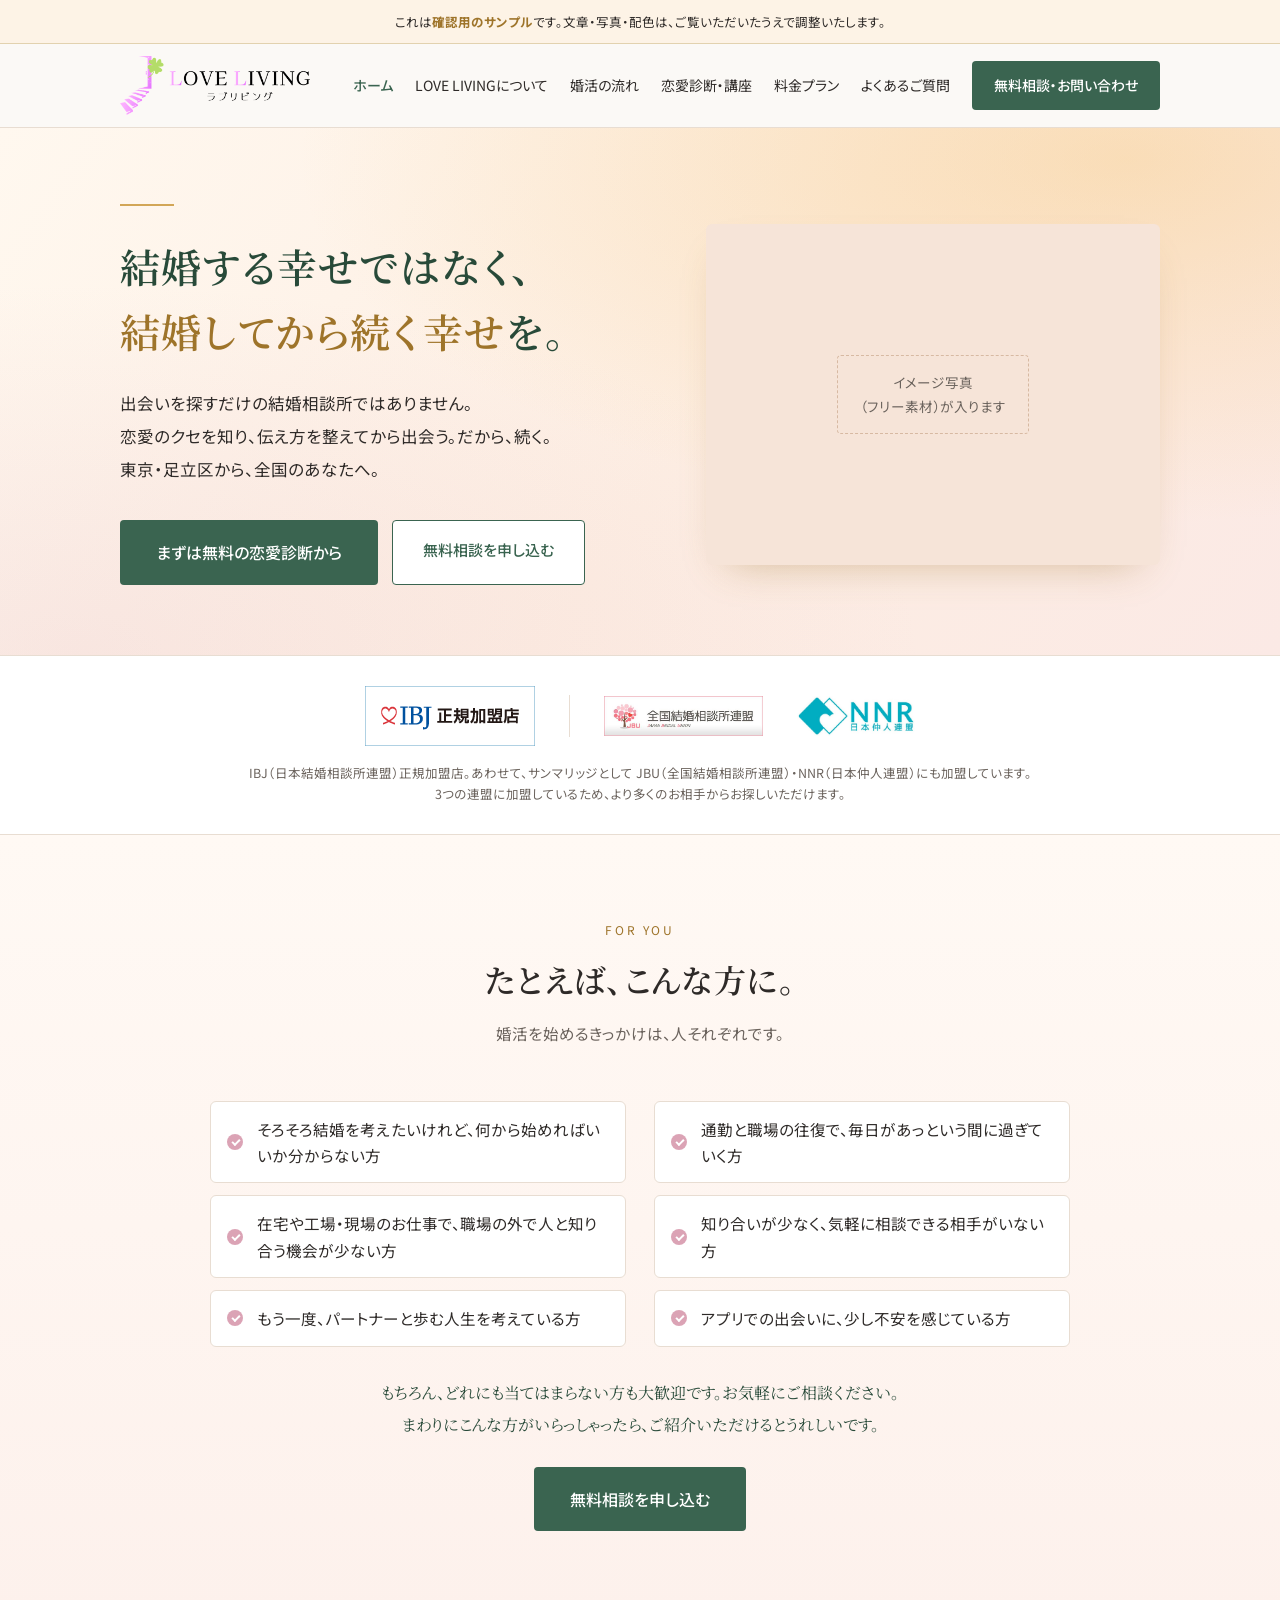
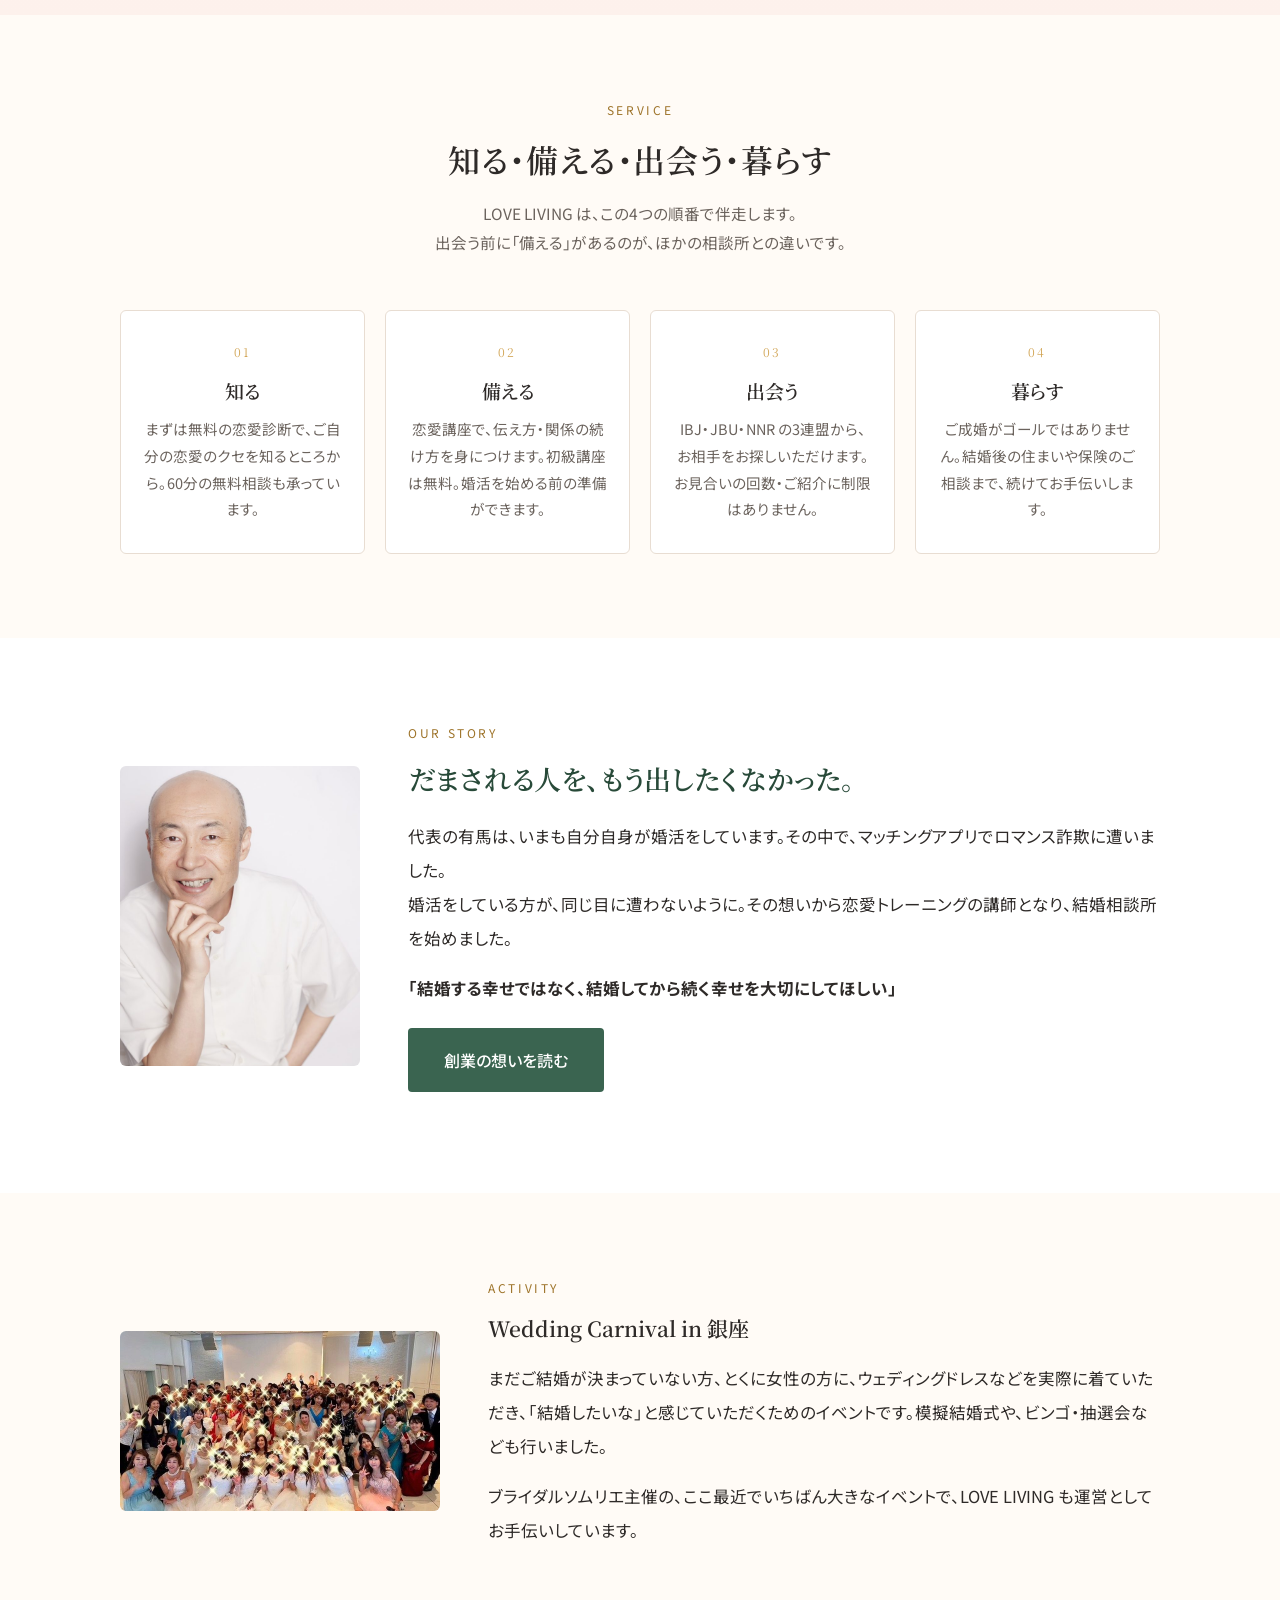
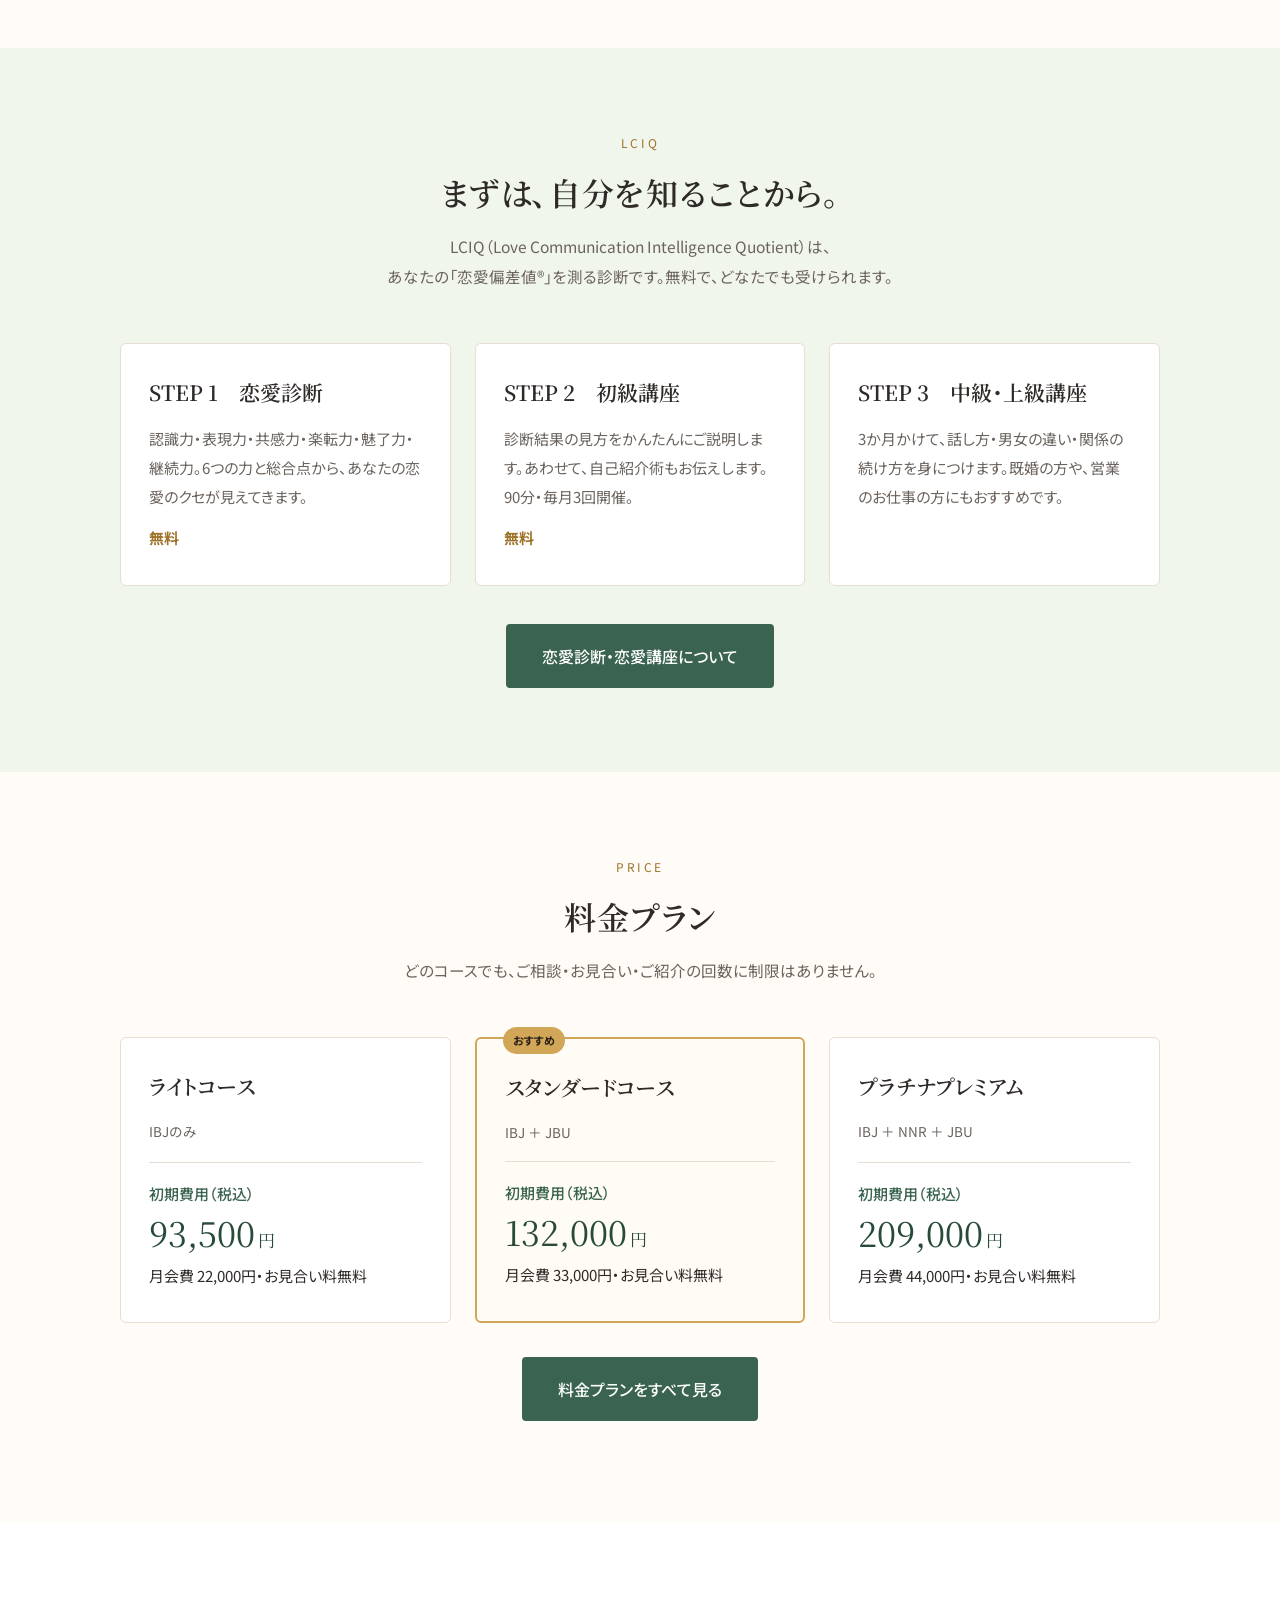
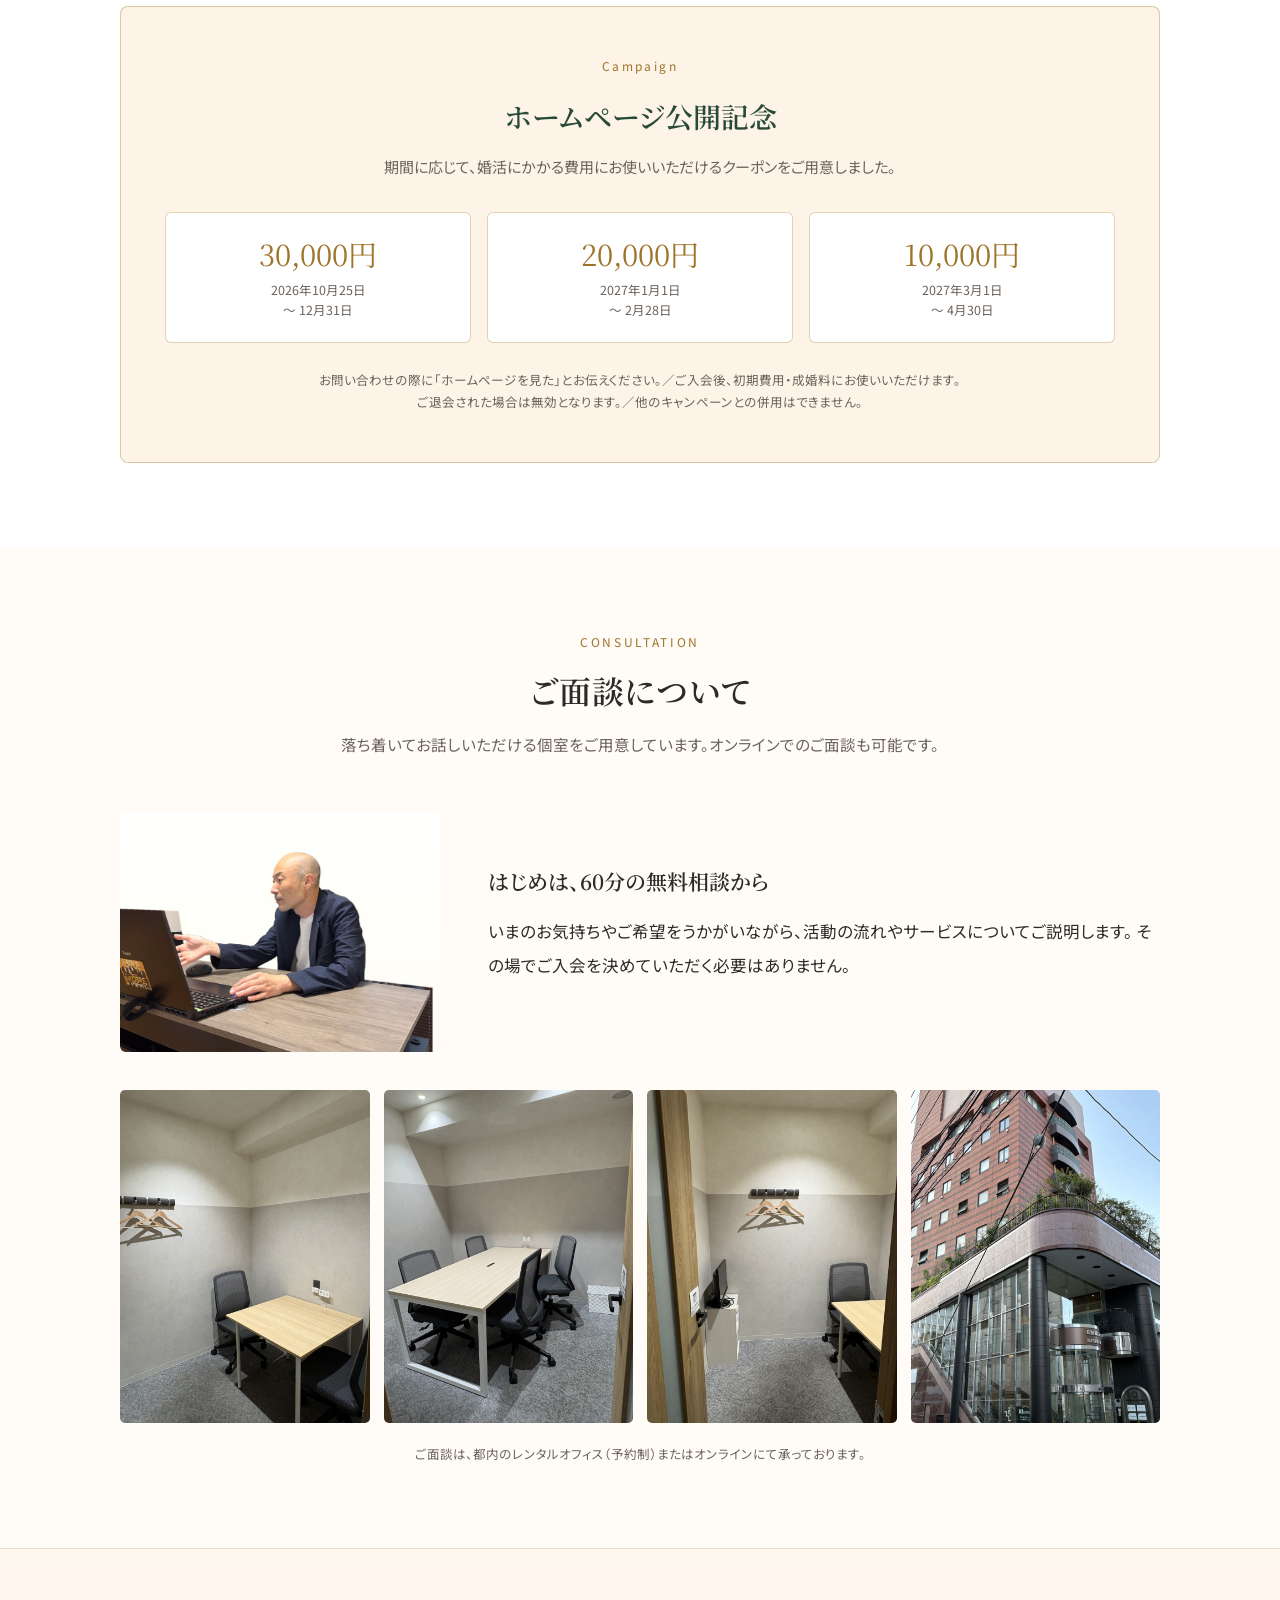
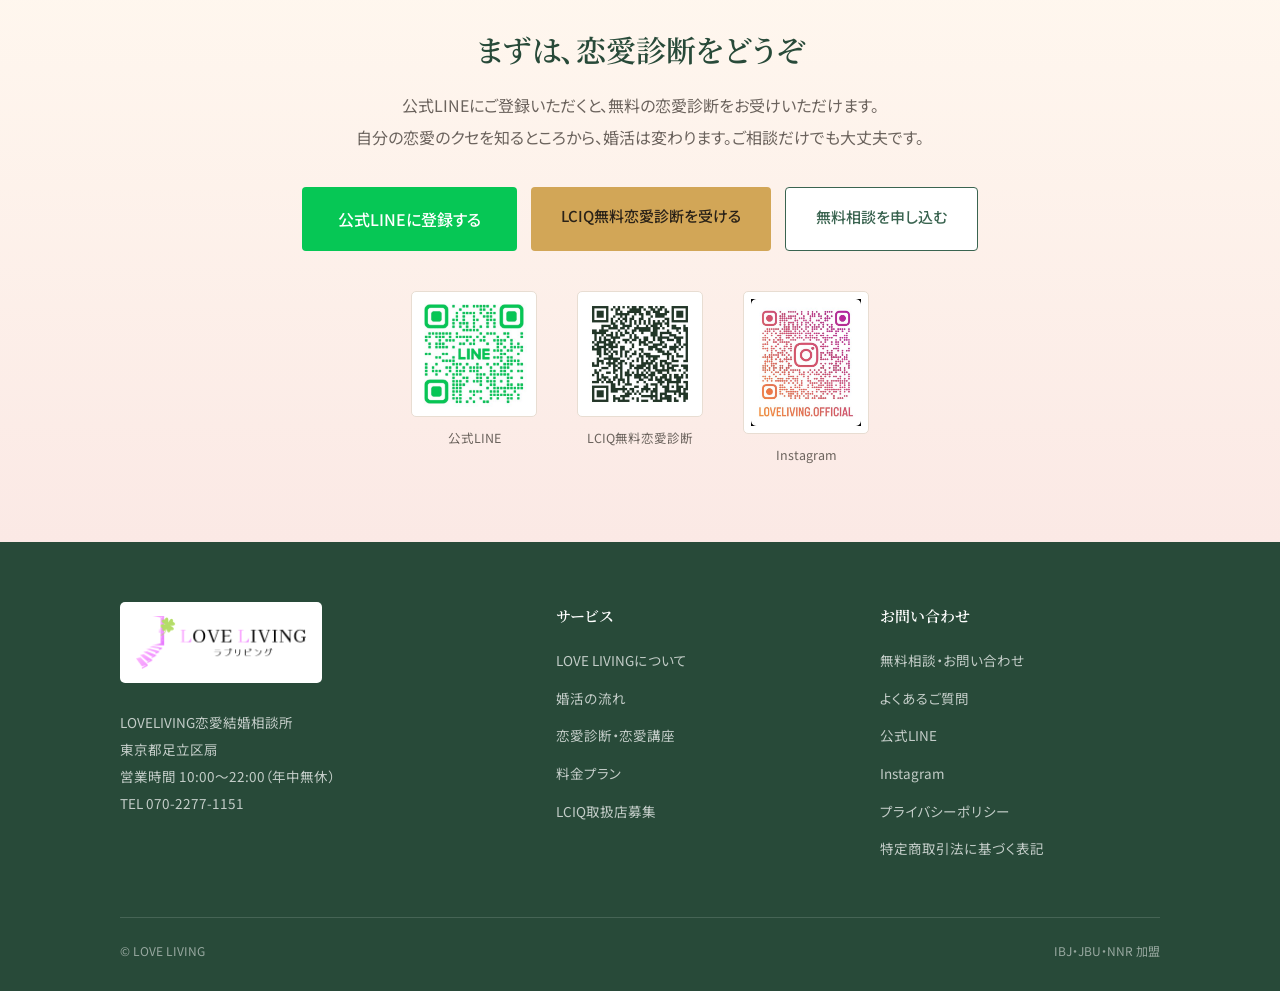
==== commit 7690272a: "fix: 顧客フィードバック(9/26)を確認用サイトに反映 - 対象者セクションを「たとえば、こんな方に。」に改め、出会いがないことを   強調しない書き方に変更。例を幅広くし、当てはまらない方も歓" ====
--- a/preview/index.html
+++ b/preview/index.html
@@ -26,21 +26,21 @@
 <span class="trust-sep" aria-hidden="true"></span>
 <img class="trust-sub" src="assets/img/jbu.jpg" alt="JBU 全国結婚相談所連盟">
 <img class="trust-sub" src="assets/img/nnr-logo.jpg" alt="NNR 日本仲人連盟">
-</div><p class="trust-note">IBJ（日本結婚相談所連盟）正規加盟店。あわせて JBU（全国結婚相談所連盟）・NNR（日本仲人連盟）にも加盟しています。<br>
+</div><p class="trust-note">IBJ（日本結婚相談所連盟）正規加盟店。あわせて、サンマリッジとして JBU（全国結婚相談所連盟）・NNR（日本仲人連盟）にも加盟しています。<br>
 3つの連盟に加盟しているため、より多くのお相手からお探しいただけます。</p></div></section>
 
 <section class="sec sec-blush"><div class="wrap">
-<div class="sec-h"><span class="en">For you</span><h2>「出会いがない」は、あなたのせいではありません。</h2>
-<p>こんな毎日を送っていませんか。</p></div>
+<div class="sec-h"><span class="en">For you</span><h2>たとえば、こんな方に。</h2>
+<p>婚活を始めるきっかけは、人それぞれです。</p></div>
 <ul class="aru">
-<li>通勤電車と職場の往復だけで、毎日が過ぎていく</li>
-<li>在宅のお仕事で、人と会う機会がほとんどない</li>
-<li>工場や現場にこもりきりで、出会いの場がない</li>
-<li>知り合いが少なく、頼れる人がいない</li>
-<li>まわりの友人は、もうみんな結婚している</li>
-<li>アプリでの出会いに、不安がぬぐえない</li>
+<li>そろそろ結婚を考えたいけれど、何から始めればいいか分からない方</li>
+<li>通勤と職場の往復で、毎日があっという間に過ぎていく方</li>
+<li>在宅や工場・現場のお仕事で、職場の外で人と知り合う機会が少ない方</li>
+<li>知り合いが少なく、気軽に相談できる相手がいない方</li>
+<li>もう一度、パートナーと歩む人生を考えている方</li>
+<li>アプリでの出会いに、少し不安を感じている方</li>
 </ul>
-<p class="aru-close">ひとつでも当てはまったら、ぜひ一度ご相談ください。<br>
+<p class="aru-close">もちろん、どれにも当てはまらない方も大歓迎です。お気軽にご相談ください。<br>
 まわりにこんな方がいらっしゃったら、ご紹介いただけるとうれしいです。</p>
 <p style="text-align:center;margin:0"><a class="btn btn-main" href="contact.html">無料相談を申し込む</a></p>
 </div></section>
@@ -78,7 +78,7 @@
 <p>LCIQ（Love Communication Intelligence Quotient）は、<br>あなたの「恋愛偏差値®」を測る診断です。無料で、どなたでも受けられます。</p></div>
 <div class="cards c3" style="margin-bottom:38px">
 <div class="card"><h3>STEP 1　恋愛診断</h3><p>
-認識力・表現力・共感力・楽転力・魅了力・継続力。6つの力から、あなたの恋愛のクセが見えてきます。</p><p class="free">無料</p></div>
+認識力・表現力・共感力・楽転力・魅了力・継続力。6つの力と総合点から、あなたの恋愛のクセが見えてきます。</p><p class="free">無料</p></div>
 <div class="card"><h3>STEP 2　初級講座</h3><p>
 診断結果の見方をかんたんにご説明します。あわせて、自己紹介術もお伝えします。90分・毎月3回開催。</p><p class="free">無料</p></div>
 <div class="card"><h3>STEP 3　中級・上級講座</h3><p>
--- a/preview/assets/css/style.css
+++ b/preview/assets/css/style.css
@@ -38,8 +38,8 @@
 .hd-nav{margin-left:auto;display:flex;align-items:center;gap:22px}
 .hd-nav a{font-size:14px;text-decoration:none;color:var(--c-text);white-space:nowrap}
 .hd-nav a:hover{color:var(--c-main)}
-.hd-cta{background:var(--c-main);color:#fff!important;padding:9px 18px;border-radius:4px;
-  font-size:13.5px;font-weight:500}
+.hd-cta{background:var(--c-main);color:#fff!important;padding:11px 22px;border-radius:4px;
+  font-size:14.5px;font-weight:500}
 .hd-cta:hover{background:var(--c-main-d)}
 .hd-tgl{display:none;margin-left:auto;background:none;border:1px solid var(--c-line);
   border-radius:4px;padding:8px 12px;font-size:13px;cursor:pointer;font-family:var(--sans)}
@@ -66,6 +66,7 @@
   border:1px dashed #D7B9A2;border-radius:4px;padding:14px 22px}
 .btn{display:inline-block;text-decoration:none;padding:15px 30px;border-radius:4px;
   font-size:15px;font-weight:500;transition:.2s}
+.btn-main,.btn-line{padding:17px 36px;font-size:16px}
 .btn-gold{background:var(--c-accent);color:#2A2218}
 .btn-gold:hover{background:#d0b87d}
 .btn-ghost{border:1px solid var(--c-main);color:var(--c-main);background:#fff}
@@ -317,6 +318,12 @@
 }
 
 
+/* ---------- lciq total ---------- */
+.total-score{display:flex;align-items:center;justify-content:center;gap:16px;flex-wrap:wrap;
+  margin:-14px 0 34px;padding:18px 20px;border:2px solid var(--c-accent);border-radius:6px;
+  background:#FFFCF6;font-size:15px;color:var(--c-text);text-align:center}
+.total-score span{font-family:var(--serif);font-weight:600;font-size:20px;color:var(--c-accent-d)}
+
 /* ---------- for you (あるある) ---------- */
 .sec-blush{background:linear-gradient(180deg,#FFF9F4,#FDF1EC)}
 .aru{list-style:none;padding:0;margin:0 auto 30px;max-width:860px;display:grid;
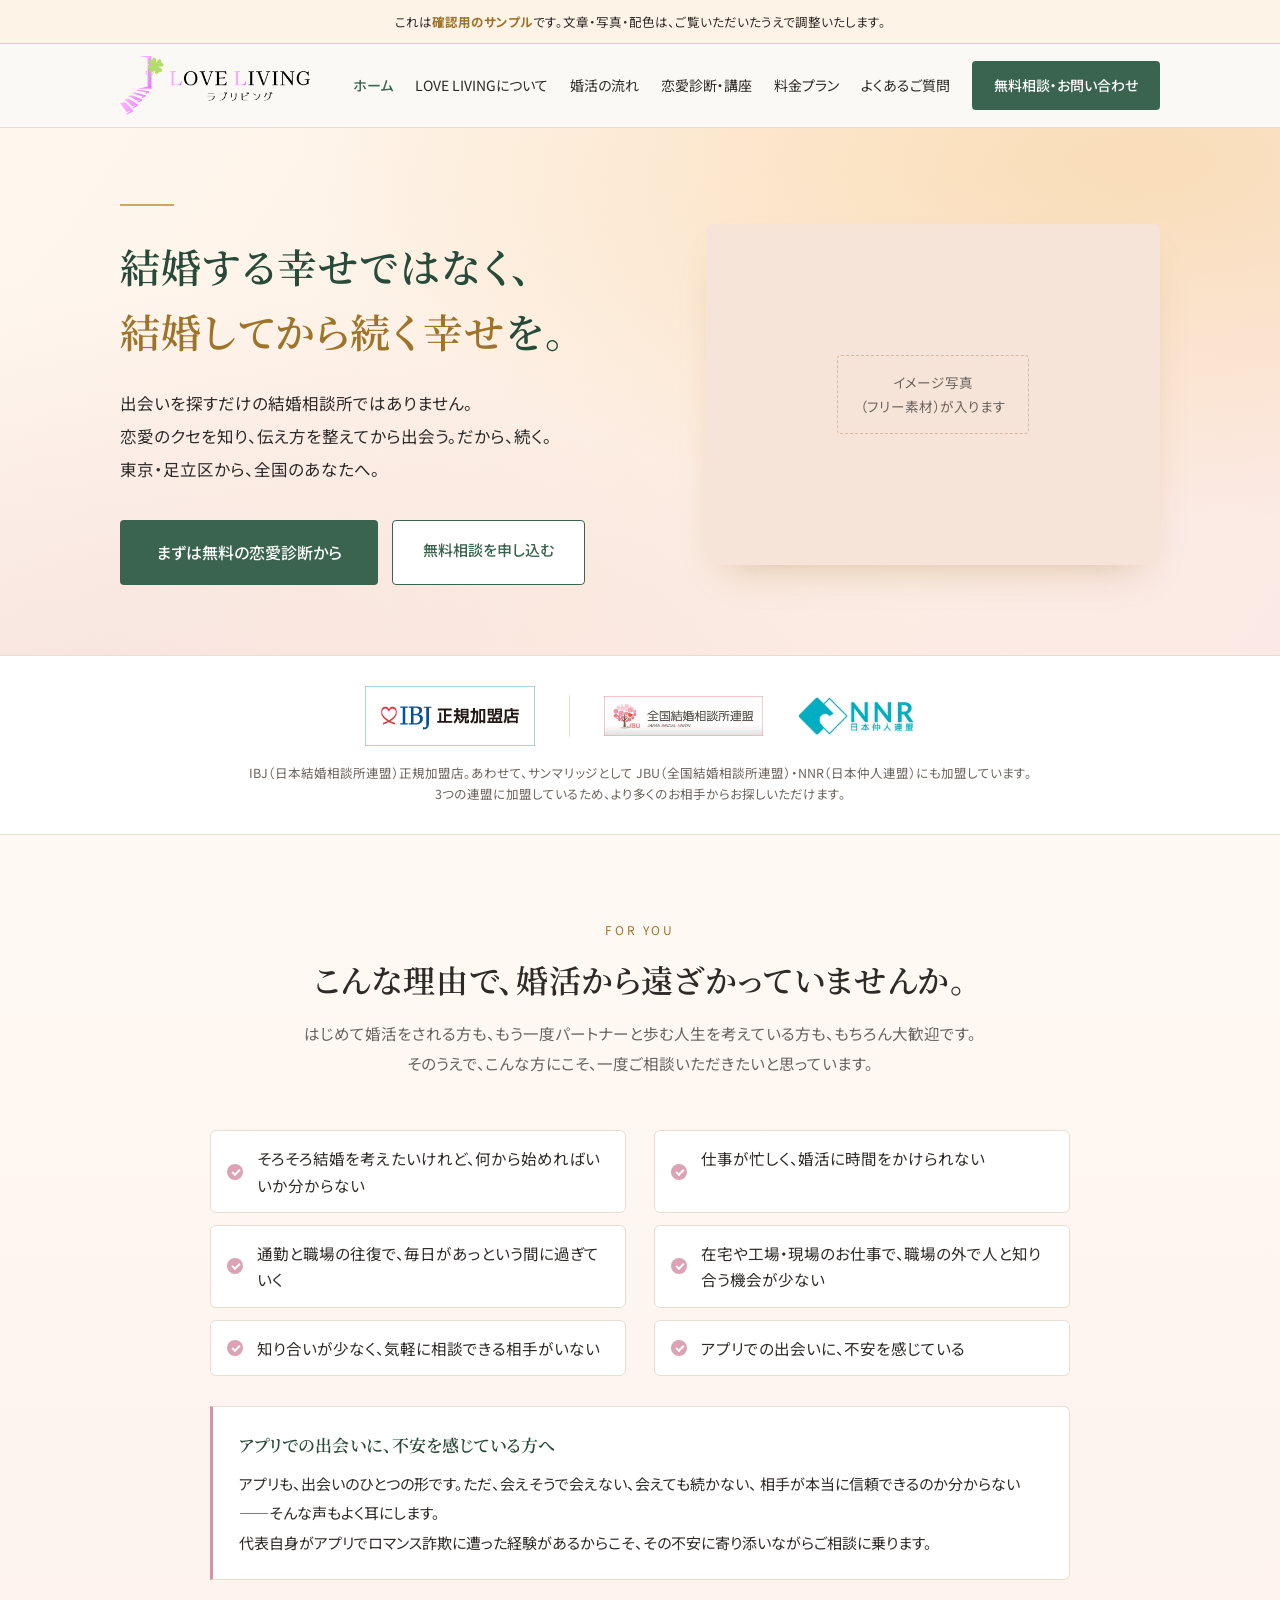
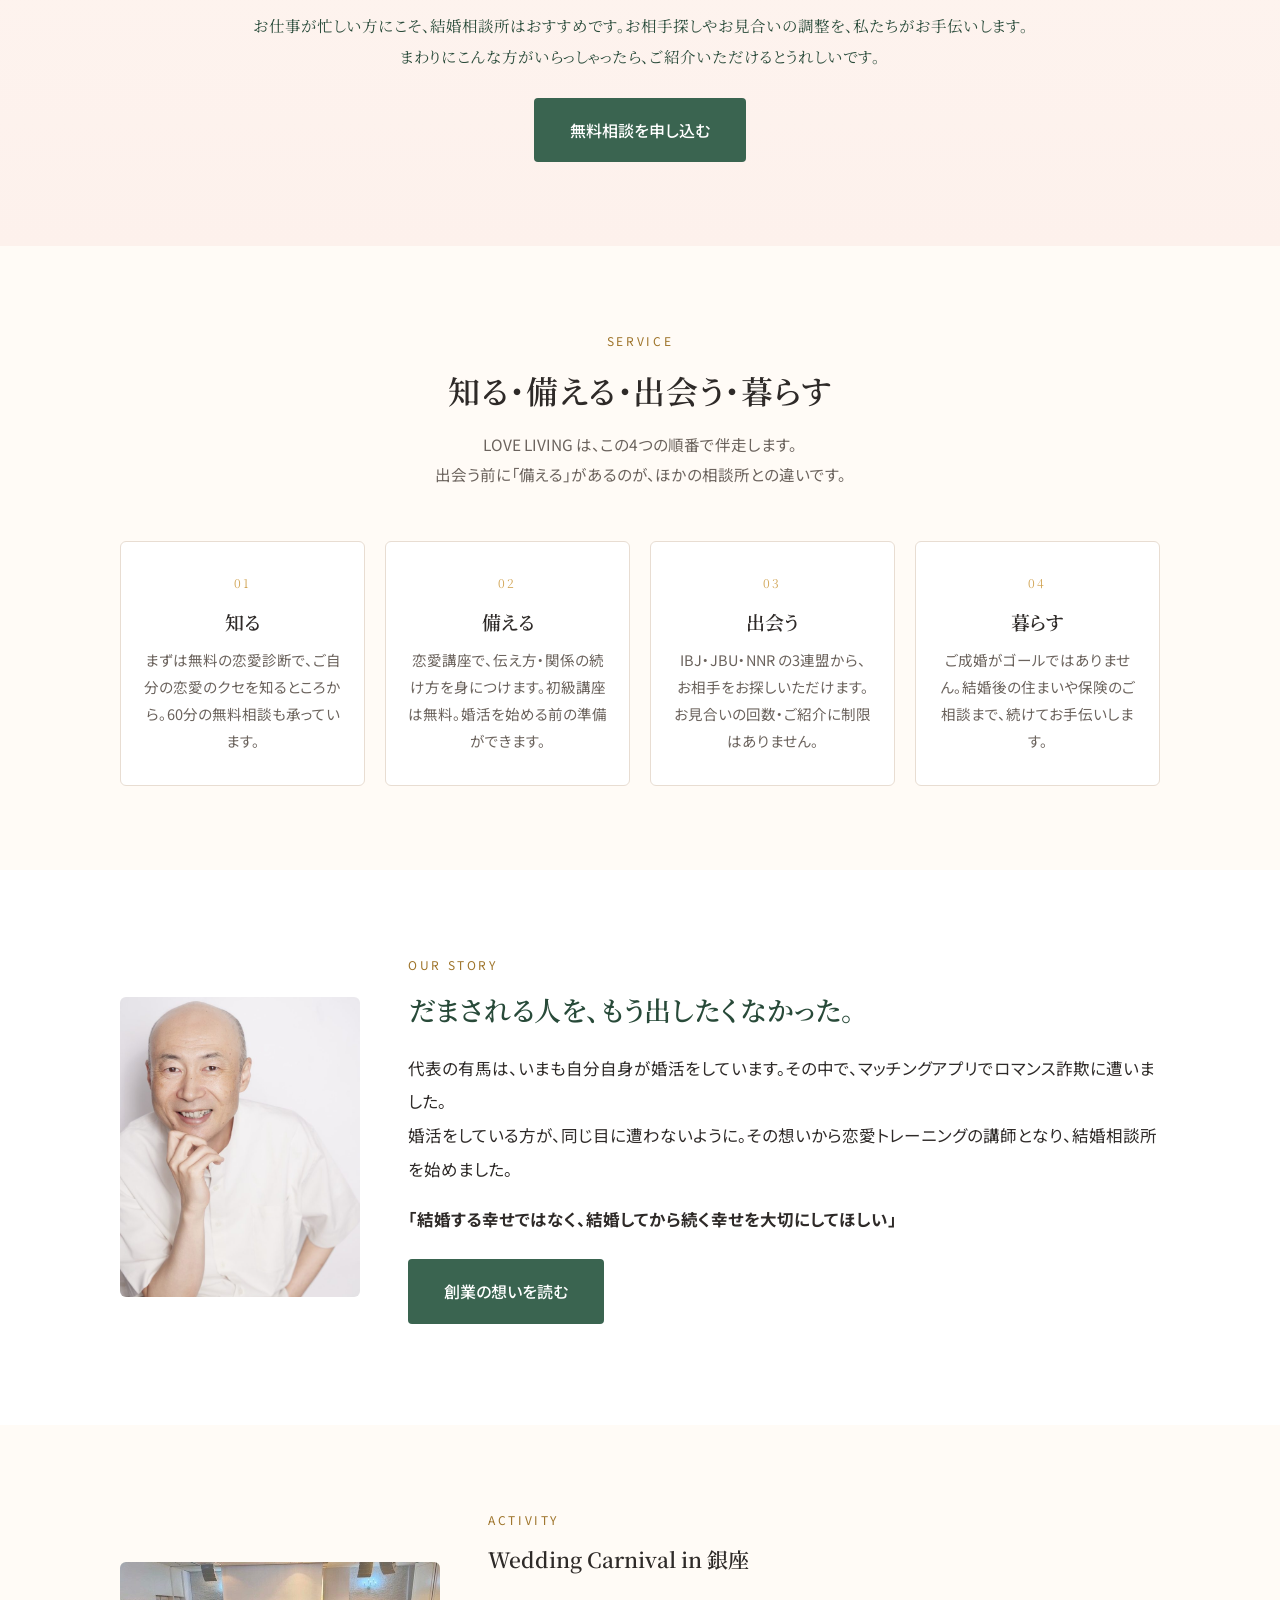
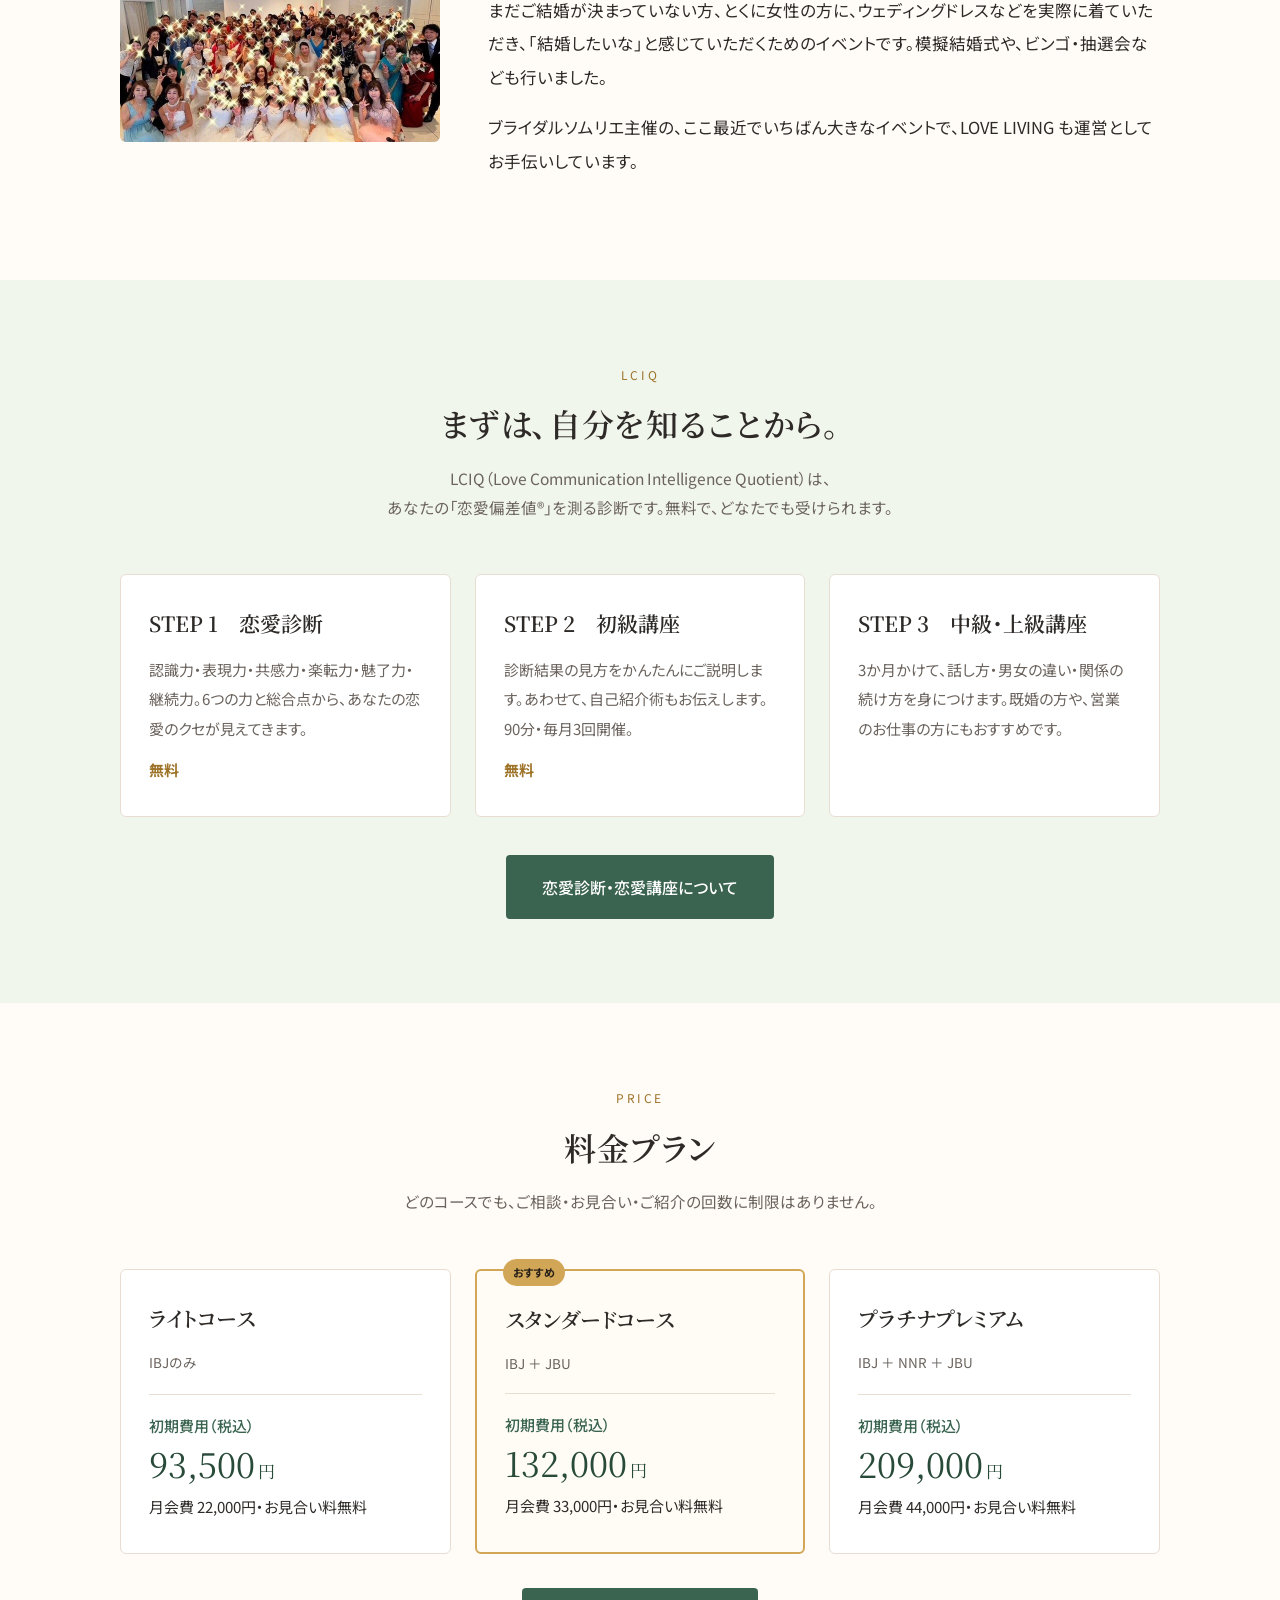
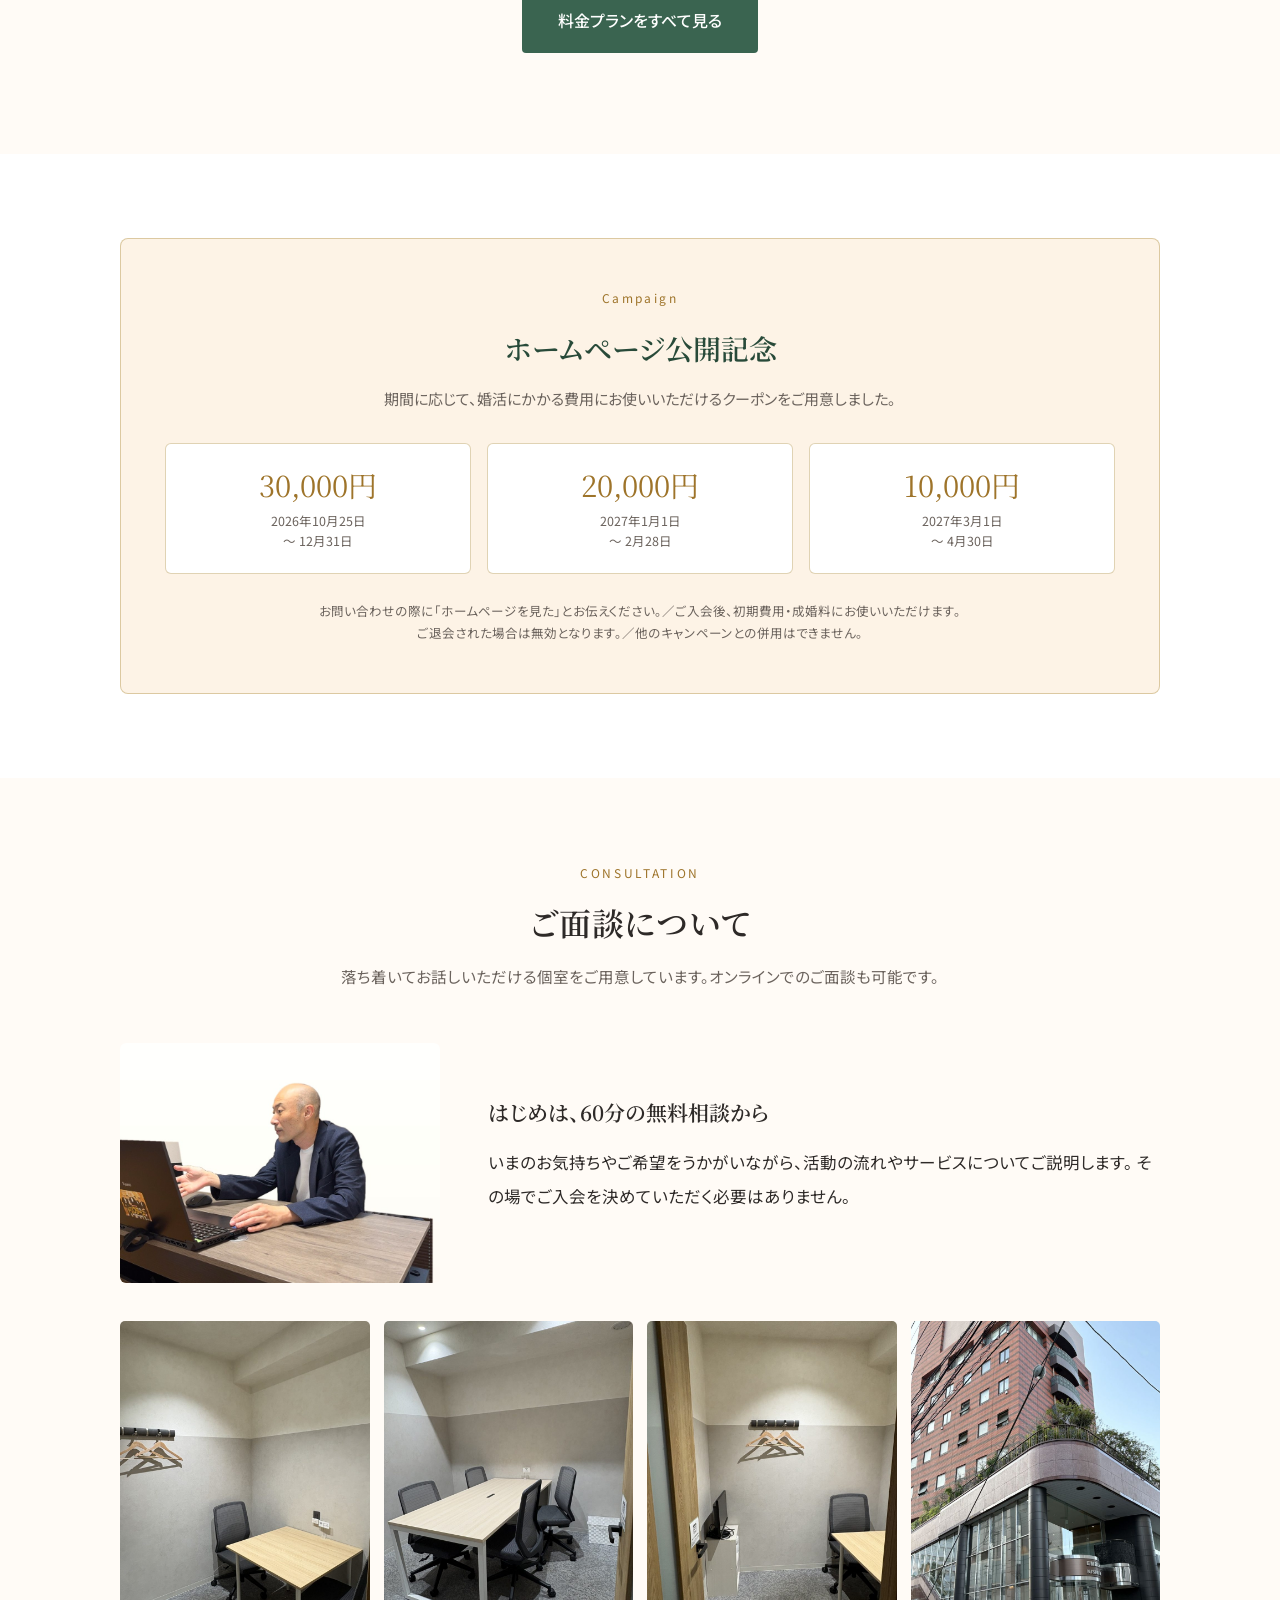
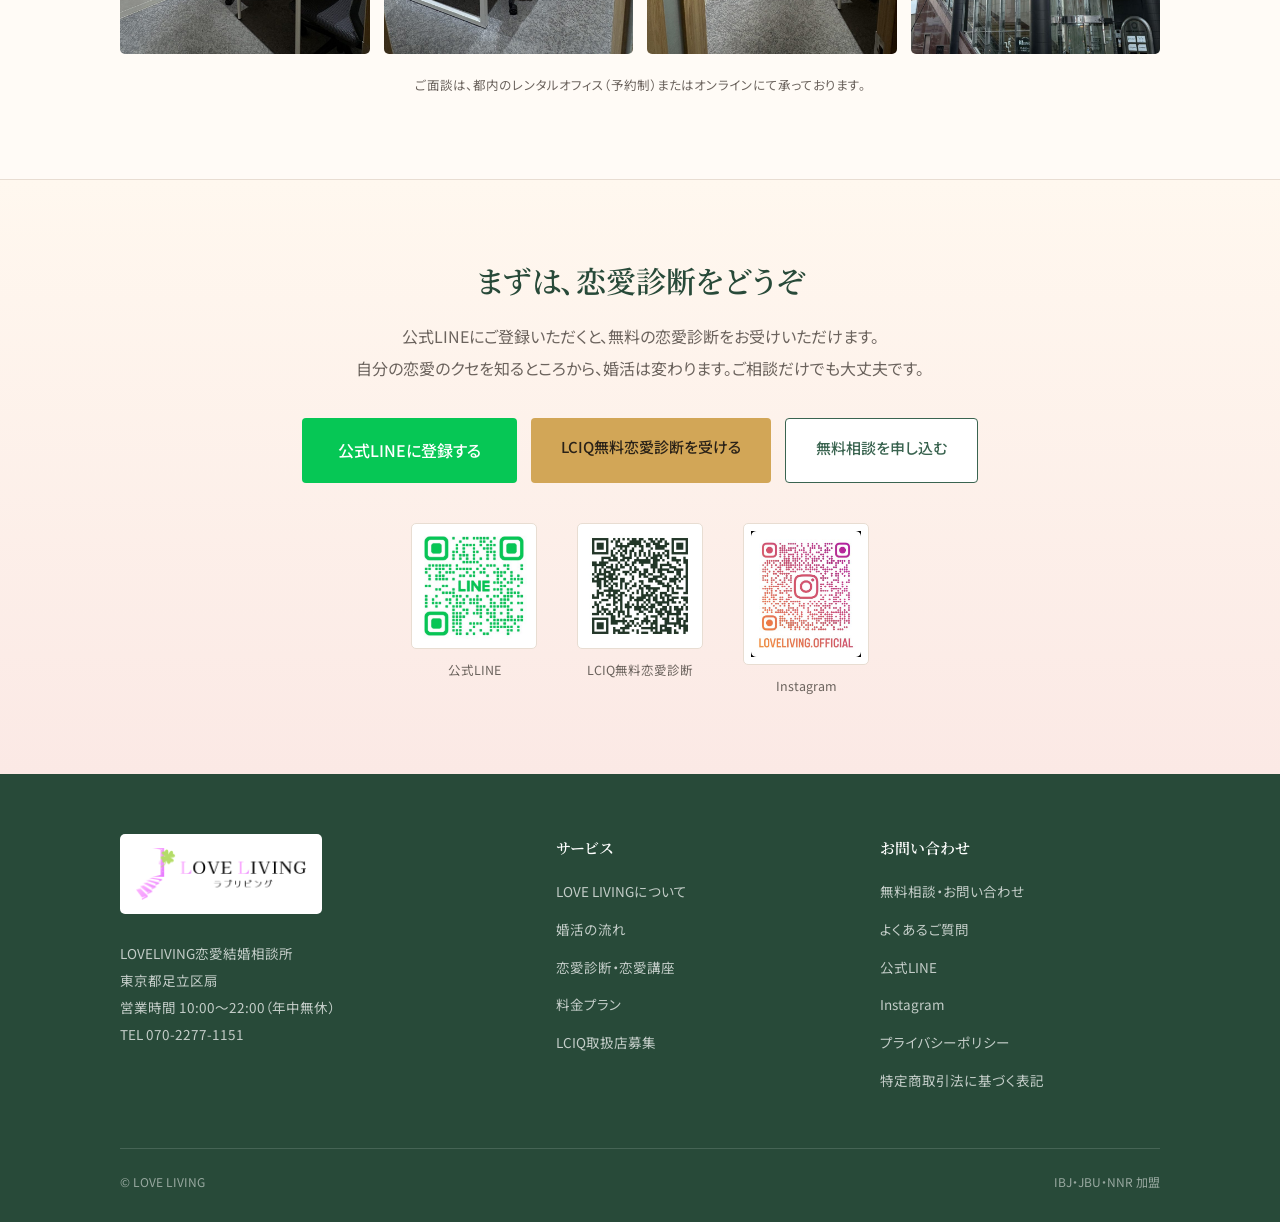
==== commit ec8cc16b: "fix: 対象者セクションを先方の意図に合わせて再構成 - 見出しを「こんな理由で、婚活から遠ざかっていませんか。」に変更 - 初婚・再婚希望の方は冒頭で「もちろん大歓迎」と迎える形にし、   再婚希" ====
--- a/preview/index.html
+++ b/preview/index.html
@@ -30,17 +30,24 @@
 3つの連盟に加盟しているため、より多くのお相手からお探しいただけます。</p></div></section>
 
 <section class="sec sec-blush"><div class="wrap">
-<div class="sec-h"><span class="en">For you</span><h2>たとえば、こんな方に。</h2>
-<p>婚活を始めるきっかけは、人それぞれです。</p></div>
+<div class="sec-h"><span class="en">For you</span><h2>こんな理由で、婚活から遠ざかっていませんか。</h2>
+<p>はじめて婚活をされる方も、もう一度パートナーと歩む人生を考えている方も、もちろん大歓迎です。<br>
+そのうえで、こんな方にこそ、一度ご相談いただきたいと思っています。</p></div>
 <ul class="aru">
-<li>そろそろ結婚を考えたいけれど、何から始めればいいか分からない方</li>
-<li>通勤と職場の往復で、毎日があっという間に過ぎていく方</li>
-<li>在宅や工場・現場のお仕事で、職場の外で人と知り合う機会が少ない方</li>
-<li>知り合いが少なく、気軽に相談できる相手がいない方</li>
-<li>もう一度、パートナーと歩む人生を考えている方</li>
-<li>アプリでの出会いに、少し不安を感じている方</li>
+<li>そろそろ結婚を考えたいけれど、何から始めればいいか分からない</li>
+<li>仕事が忙しく、婚活に時間をかけられない</li>
+<li>通勤と職場の往復で、毎日があっという間に過ぎていく</li>
+<li>在宅や工場・現場のお仕事で、職場の外で人と知り合う機会が少ない</li>
+<li>知り合いが少なく、気軽に相談できる相手がいない</li>
+<li>アプリでの出会いに、不安を感じている</li>
 </ul>
-<p class="aru-close">もちろん、どれにも当てはまらない方も大歓迎です。お気軽にご相談ください。<br>
+<div class="aru-note">
+<p class="aru-note-h">アプリでの出会いに、不安を感じている方へ</p>
+<p>アプリも、出会いのひとつの形です。ただ、会えそうで会えない、会えても続かない、
+相手が本当に信頼できるのか分からない――そんな声もよく耳にします。<br>
+代表自身がアプリでロマンス詐欺に遭った経験があるからこそ、その不安に寄り添いながらご相談に乗ります。</p>
+</div>
+<p class="aru-close">お仕事が忙しい方にこそ、結婚相談所はおすすめです。お相手探しやお見合いの調整を、私たちがお手伝いします。<br>
 まわりにこんな方がいらっしゃったら、ご紹介いただけるとうれしいです。</p>
 <p style="text-align:center;margin:0"><a class="btn btn-main" href="contact.html">無料相談を申し込む</a></p>
 </div></section>
--- a/preview/assets/css/style.css
+++ b/preview/assets/css/style.css
@@ -334,7 +334,11 @@
   border-radius:50%;background:var(--c-sub);opacity:.85}
 .aru li::after{content:"";position:absolute;left:21px;top:50%;width:6px;height:3px;margin-top:-3px;
   border-left:2px solid #fff;border-bottom:2px solid #fff;transform:rotate(-45deg)}
-.aru-close{text-align:center;font-size:16px;line-height:2;margin:0 0 26px;color:var(--c-main-d);font-family:var(--serif)}
+.aru-note{max-width:860px;margin:0 auto 30px;background:#fff;border:1px solid var(--c-line);
+  border-left:3px solid var(--c-sub);border-radius:0 6px 6px 0;padding:22px 26px}
+.aru-note-h{font-family:var(--serif);font-weight:600;font-size:17px;color:var(--c-main-d);margin:0 0 8px}
+.aru-note p:not(.aru-note-h){font-size:15px;line-height:1.95;margin:0}
+.aru-close{text-align:center;font-size:15.5px;line-height:2;margin:0 0 26px;color:var(--c-main-d);font-family:var(--serif)}
 /* ---------- sun marriage option ---------- */
 .info tr.sum th,.info tr.sum td{font-weight:700;background:#FFFCF6}
 .sm-opt{margin-top:22px;padding-top:6px;border-top:1px dashed var(--c-line)}
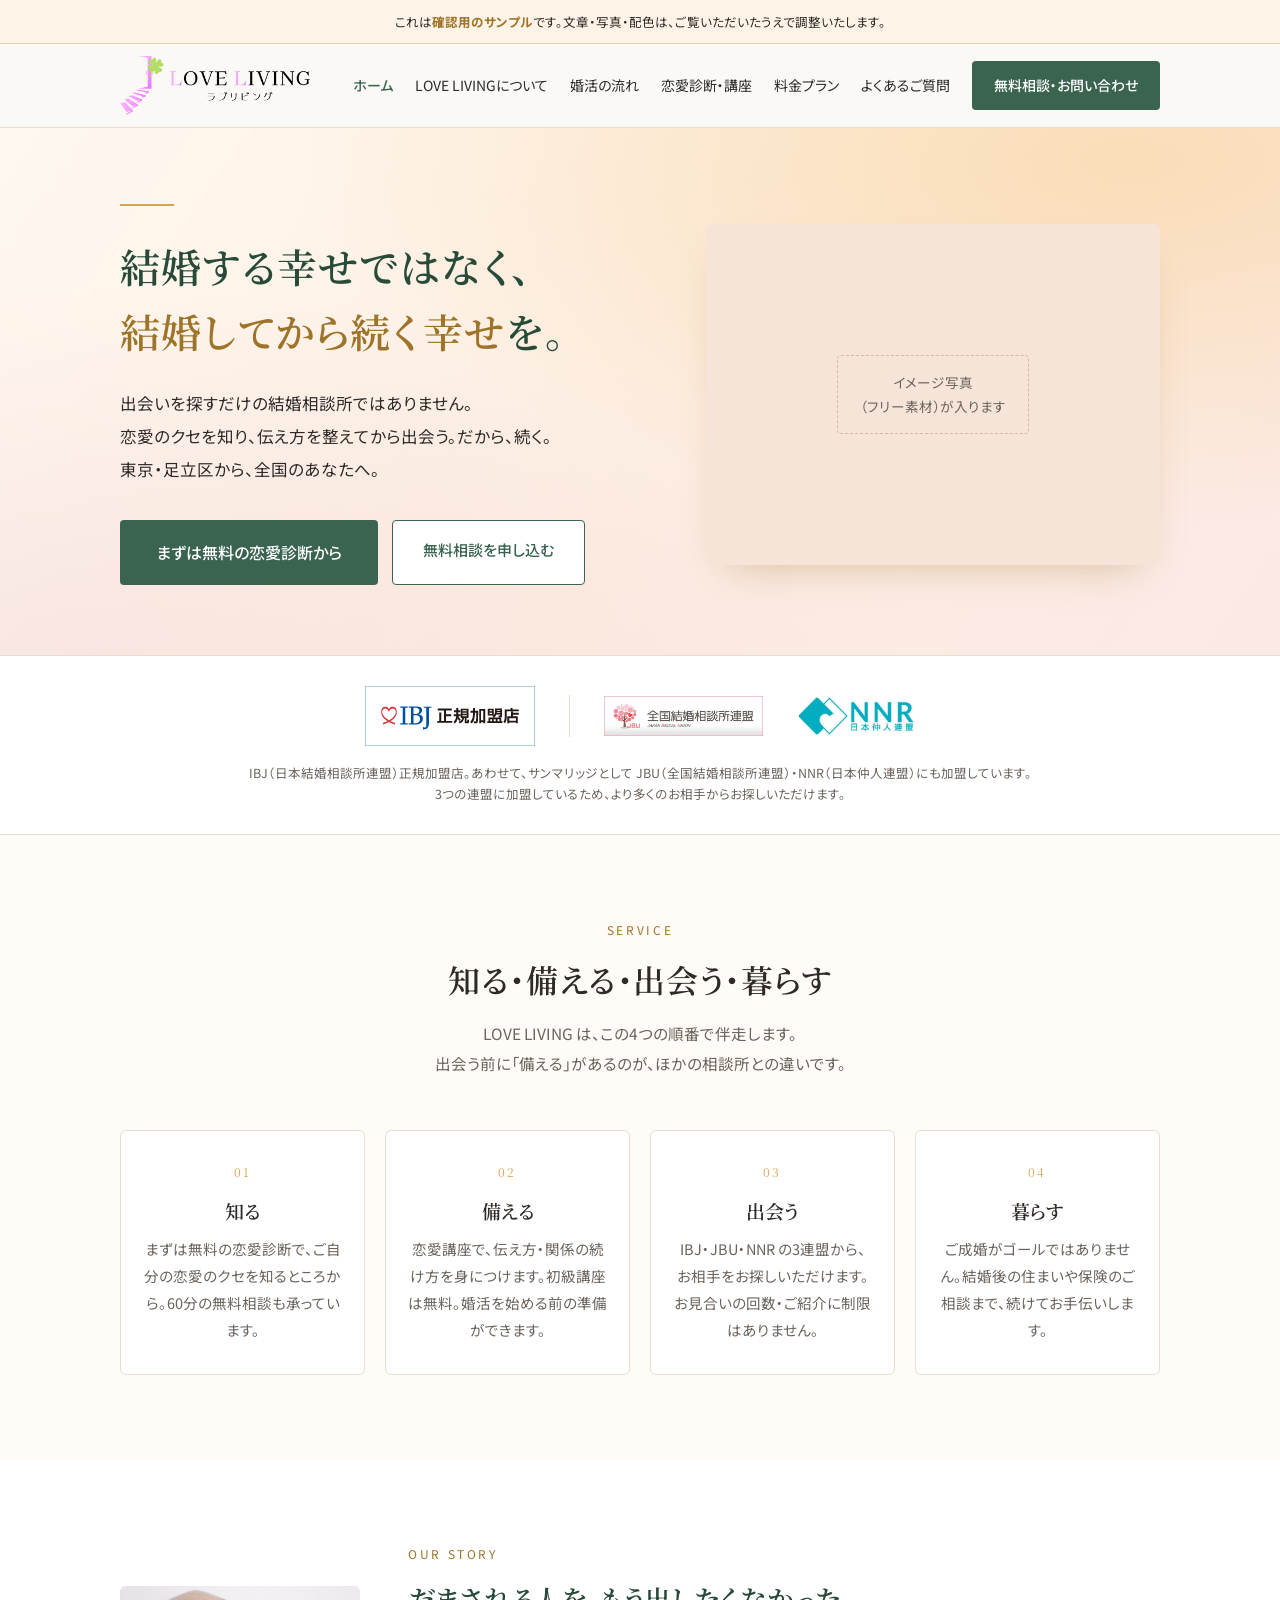
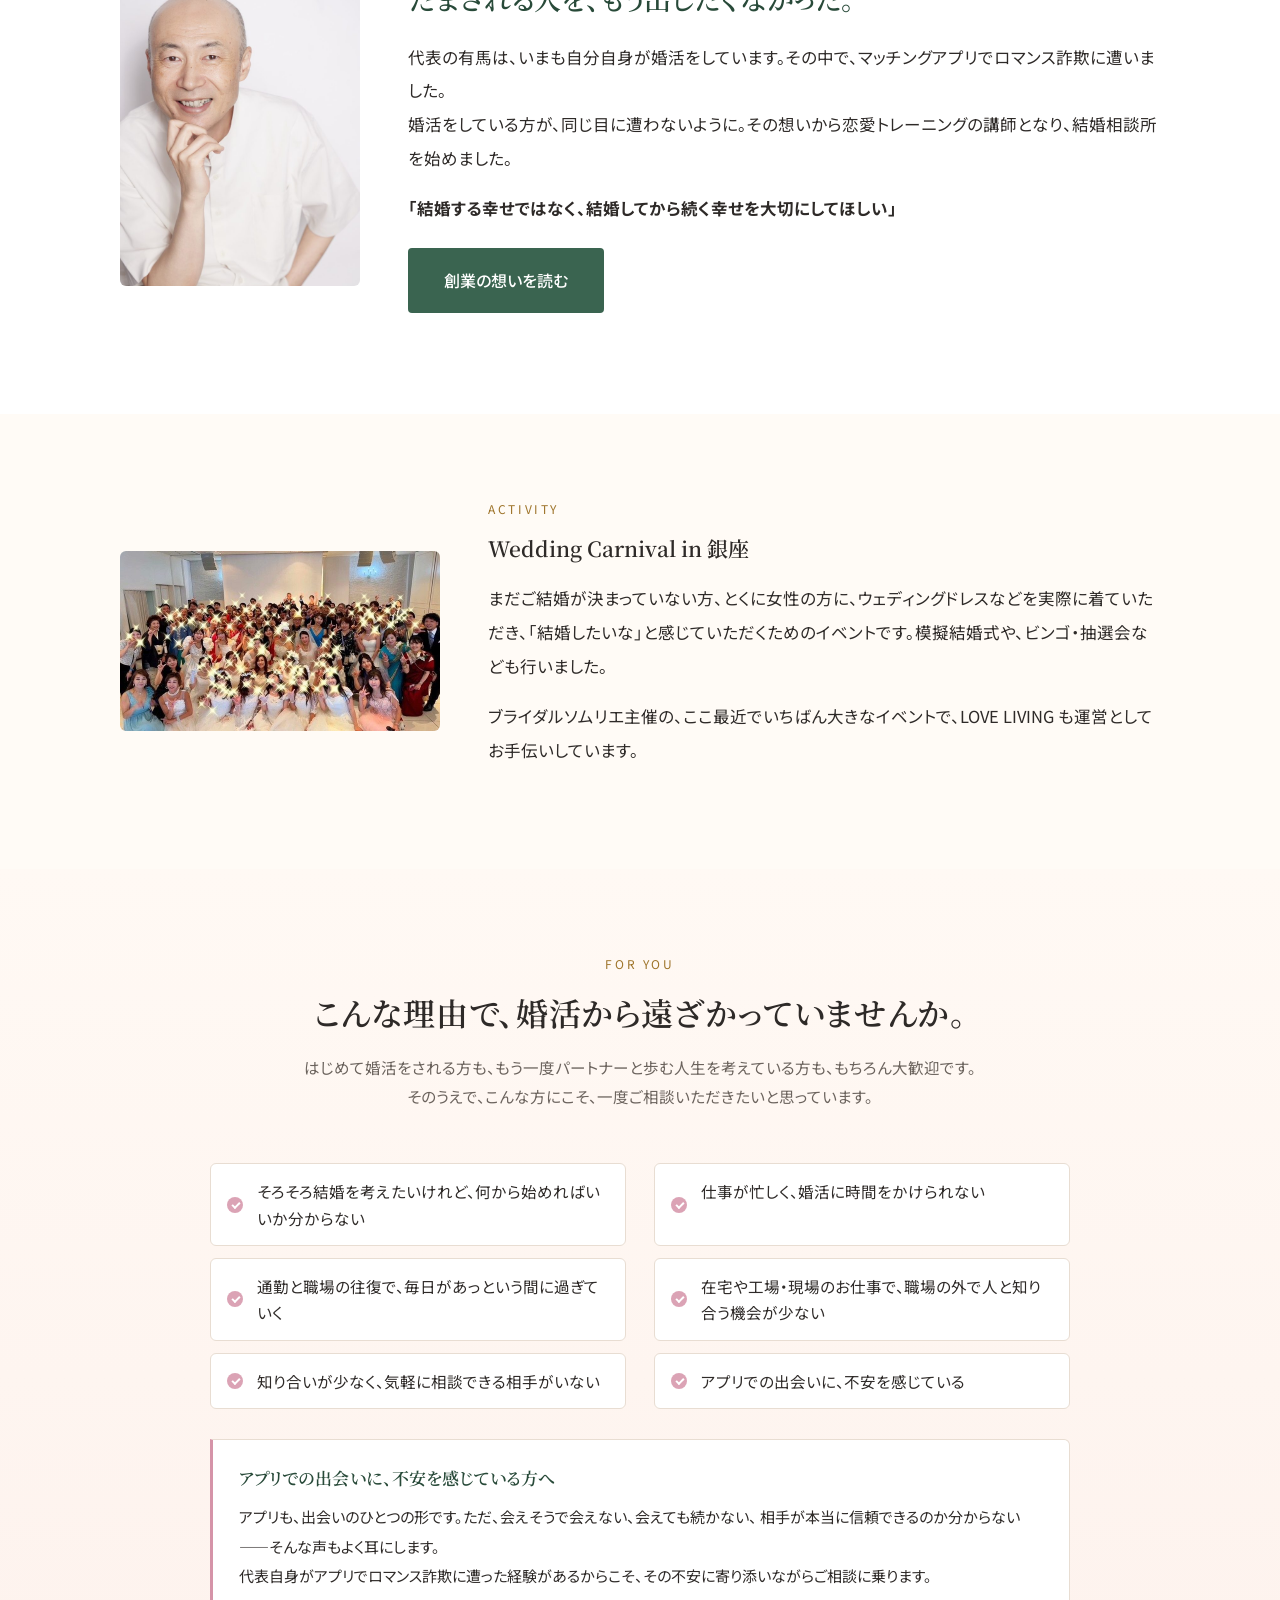
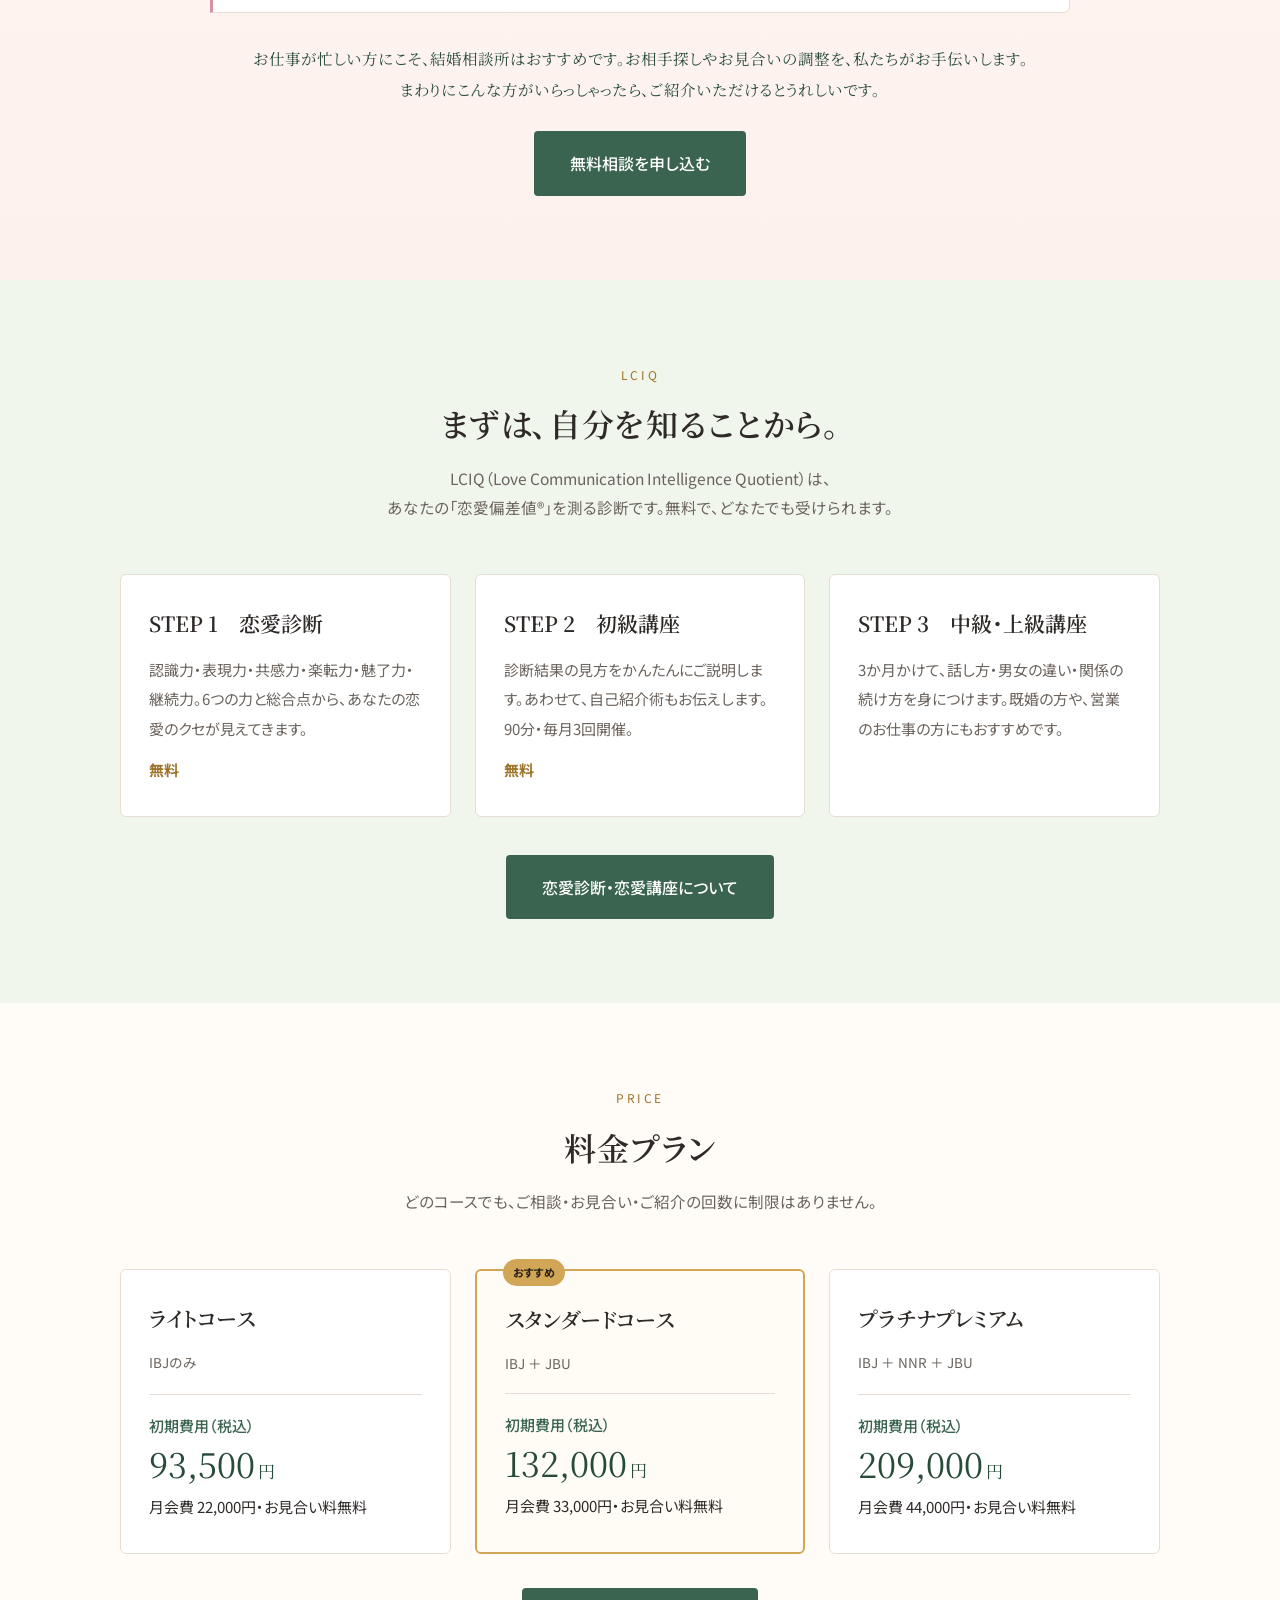
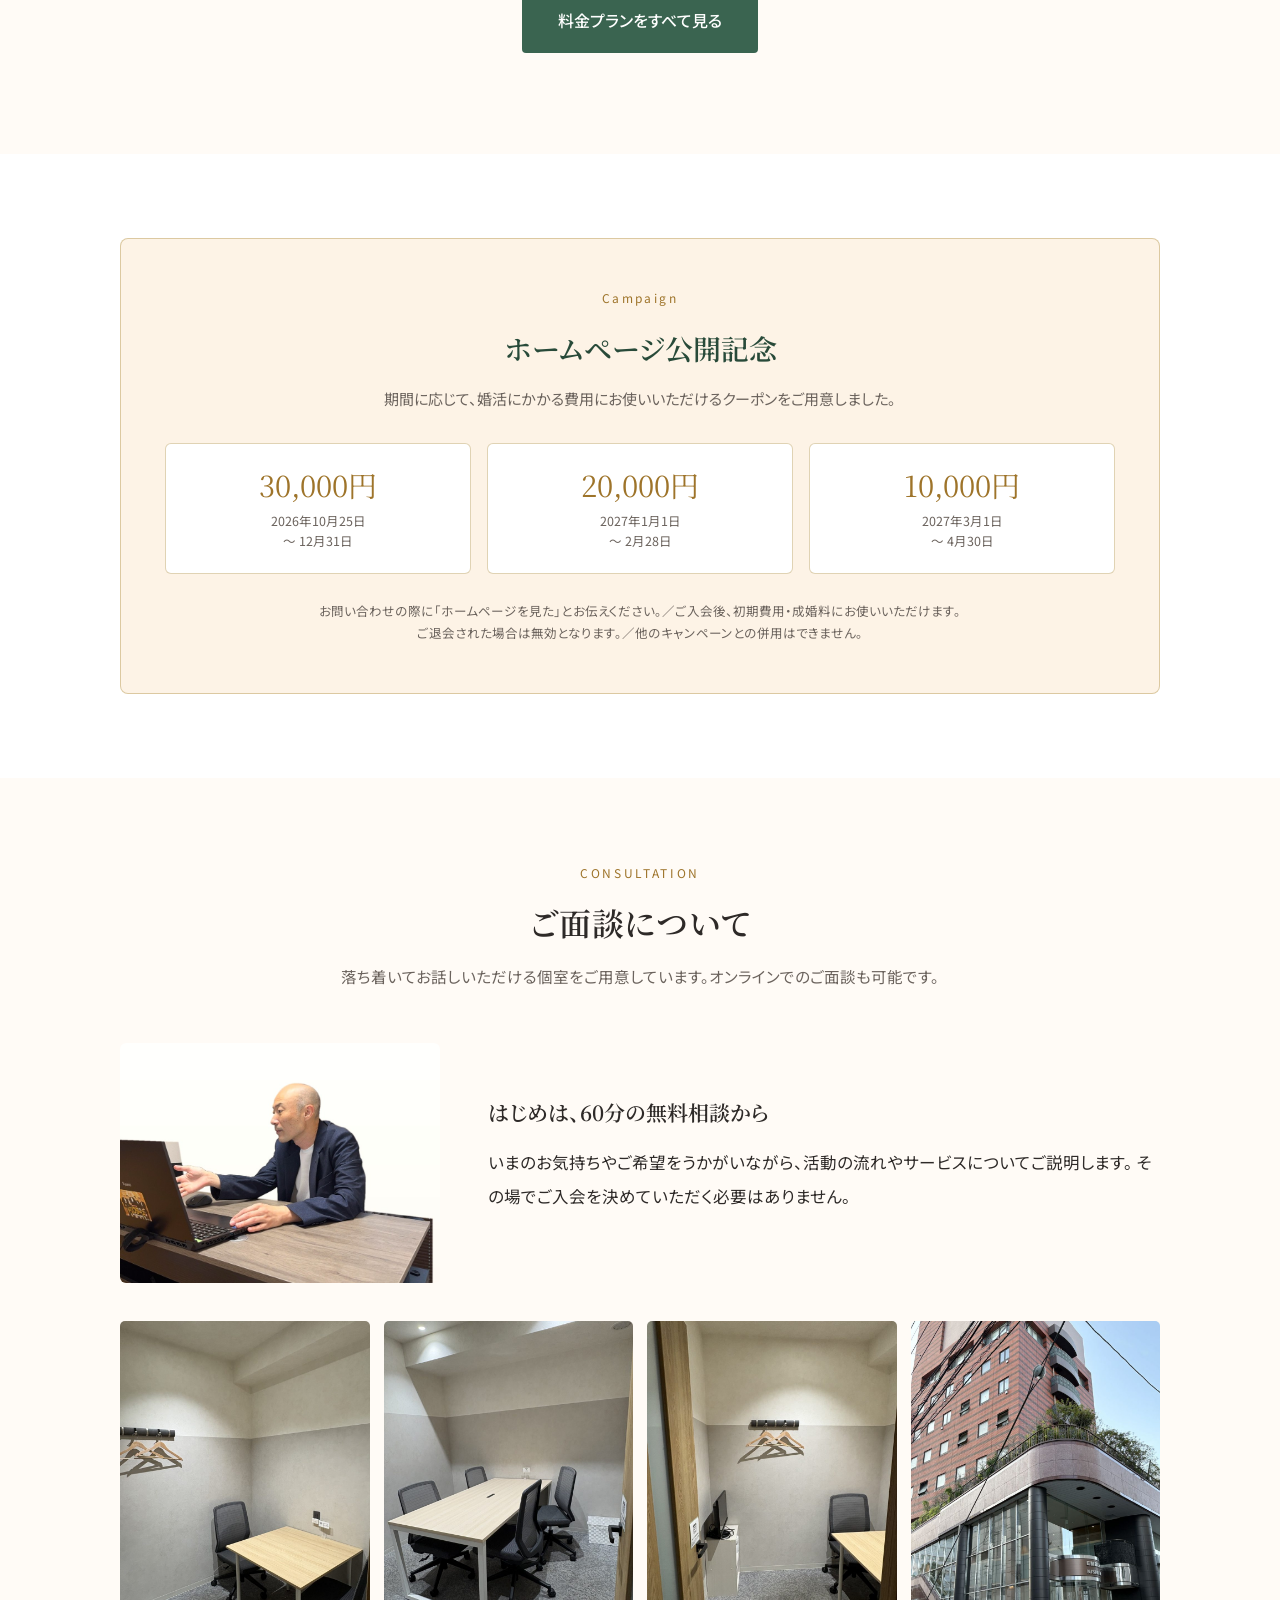
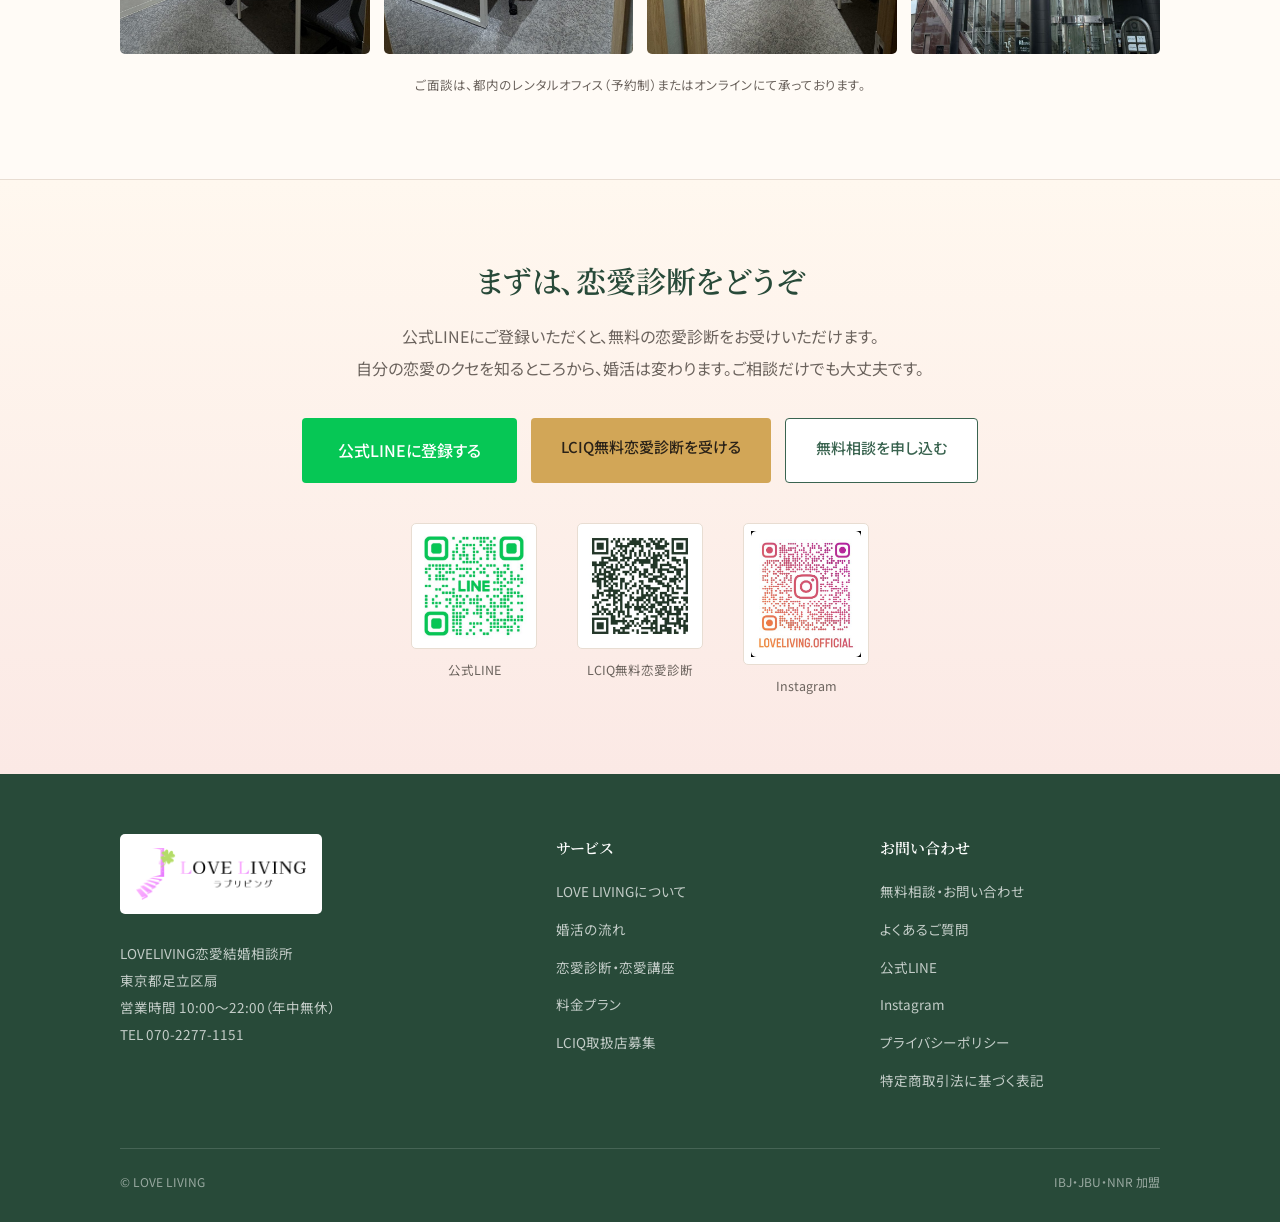
==== commit 9087c2c2: "fix: 対象者への呼びかけセクションをイベント紹介の後へ移動 信頼の帯の直後では、中身を見る前に急かされる印象になるとの指摘を受け、 創業の想いとイベント紹介を読んだ後、恋愛診断の手前に配置した。 " ====
--- a/preview/index.html
+++ b/preview/index.html
@@ -29,29 +29,6 @@
 </div><p class="trust-note">IBJ（日本結婚相談所連盟）正規加盟店。あわせて、サンマリッジとして JBU（全国結婚相談所連盟）・NNR（日本仲人連盟）にも加盟しています。<br>
 3つの連盟に加盟しているため、より多くのお相手からお探しいただけます。</p></div></section>
 
-<section class="sec sec-blush"><div class="wrap">
-<div class="sec-h"><span class="en">For you</span><h2>こんな理由で、婚活から遠ざかっていませんか。</h2>
-<p>はじめて婚活をされる方も、もう一度パートナーと歩む人生を考えている方も、もちろん大歓迎です。<br>
-そのうえで、こんな方にこそ、一度ご相談いただきたいと思っています。</p></div>
-<ul class="aru">
-<li>そろそろ結婚を考えたいけれど、何から始めればいいか分からない</li>
-<li>仕事が忙しく、婚活に時間をかけられない</li>
-<li>通勤と職場の往復で、毎日があっという間に過ぎていく</li>
-<li>在宅や工場・現場のお仕事で、職場の外で人と知り合う機会が少ない</li>
-<li>知り合いが少なく、気軽に相談できる相手がいない</li>
-<li>アプリでの出会いに、不安を感じている</li>
-</ul>
-<div class="aru-note">
-<p class="aru-note-h">アプリでの出会いに、不安を感じている方へ</p>
-<p>アプリも、出会いのひとつの形です。ただ、会えそうで会えない、会えても続かない、
-相手が本当に信頼できるのか分からない――そんな声もよく耳にします。<br>
-代表自身がアプリでロマンス詐欺に遭った経験があるからこそ、その不安に寄り添いながらご相談に乗ります。</p>
-</div>
-<p class="aru-close">お仕事が忙しい方にこそ、結婚相談所はおすすめです。お相手探しやお見合いの調整を、私たちがお手伝いします。<br>
-まわりにこんな方がいらっしゃったら、ご紹介いただけるとうれしいです。</p>
-<p style="text-align:center;margin:0"><a class="btn btn-main" href="contact.html">無料相談を申し込む</a></p>
-</div></section>
-
 <section class="sec"><div class="wrap">
 <div class="sec-h"><span class="en">Service</span><h2>知る・備える・出会う・暮らす</h2>
 <p>LOVE LIVING は、この4つの順番で伴走します。<br>出会う前に「備える」があるのが、ほかの相談所との違いです。</p></div>
@@ -79,6 +56,29 @@
 <p class="lead">まだご結婚が決まっていない方、とくに女性の方に、ウェディングドレスなどを実際に着ていただき、「結婚したいな」と感じていただくためのイベントです。模擬結婚式や、ビンゴ・抽選会なども行いました。</p>
 <p class="lead">ブライダルソムリエ主催の、ここ最近でいちばん大きなイベントで、LOVE LIVING も運営としてお手伝いしています。</p></div>
 </div></div></section>
+
+<section class="sec sec-blush"><div class="wrap">
+<div class="sec-h"><span class="en">For you</span><h2>こんな理由で、婚活から遠ざかっていませんか。</h2>
+<p>はじめて婚活をされる方も、もう一度パートナーと歩む人生を考えている方も、もちろん大歓迎です。<br>
+そのうえで、こんな方にこそ、一度ご相談いただきたいと思っています。</p></div>
+<ul class="aru">
+<li>そろそろ結婚を考えたいけれど、何から始めればいいか分からない</li>
+<li>仕事が忙しく、婚活に時間をかけられない</li>
+<li>通勤と職場の往復で、毎日があっという間に過ぎていく</li>
+<li>在宅や工場・現場のお仕事で、職場の外で人と知り合う機会が少ない</li>
+<li>知り合いが少なく、気軽に相談できる相手がいない</li>
+<li>アプリでの出会いに、不安を感じている</li>
+</ul>
+<div class="aru-note">
+<p class="aru-note-h">アプリでの出会いに、不安を感じている方へ</p>
+<p>アプリも、出会いのひとつの形です。ただ、会えそうで会えない、会えても続かない、
+相手が本当に信頼できるのか分からない――そんな声もよく耳にします。<br>
+代表自身がアプリでロマンス詐欺に遭った経験があるからこそ、その不安に寄り添いながらご相談に乗ります。</p>
+</div>
+<p class="aru-close">お仕事が忙しい方にこそ、結婚相談所はおすすめです。お相手探しやお見合いの調整を、私たちがお手伝いします。<br>
+まわりにこんな方がいらっしゃったら、ご紹介いただけるとうれしいです。</p>
+<p style="text-align:center;margin:0"><a class="btn btn-main" href="contact.html">無料相談を申し込む</a></p>
+</div></section>
 
 <section class="sec sec-tint"><div class="wrap">
 <div class="sec-h"><span class="en">LCIQ</span><h2>まずは、自分を知ることから。</h2>
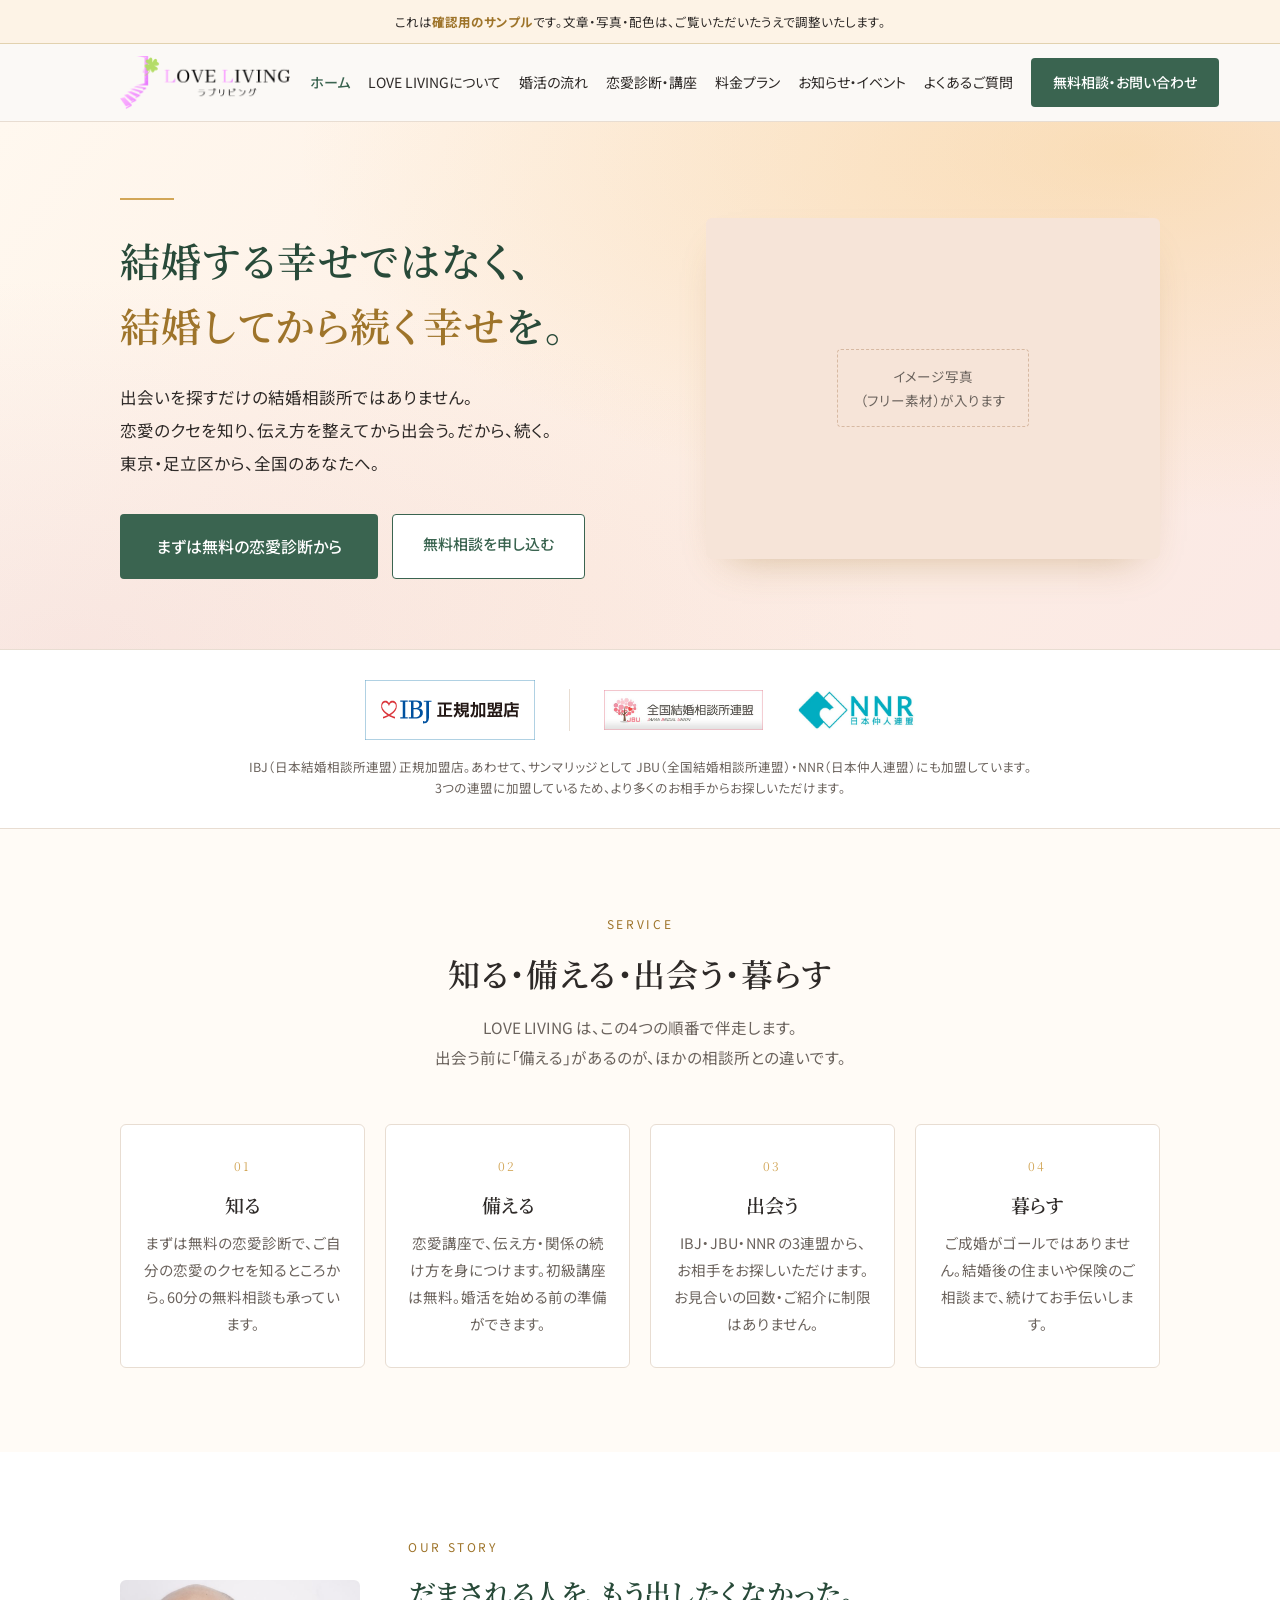
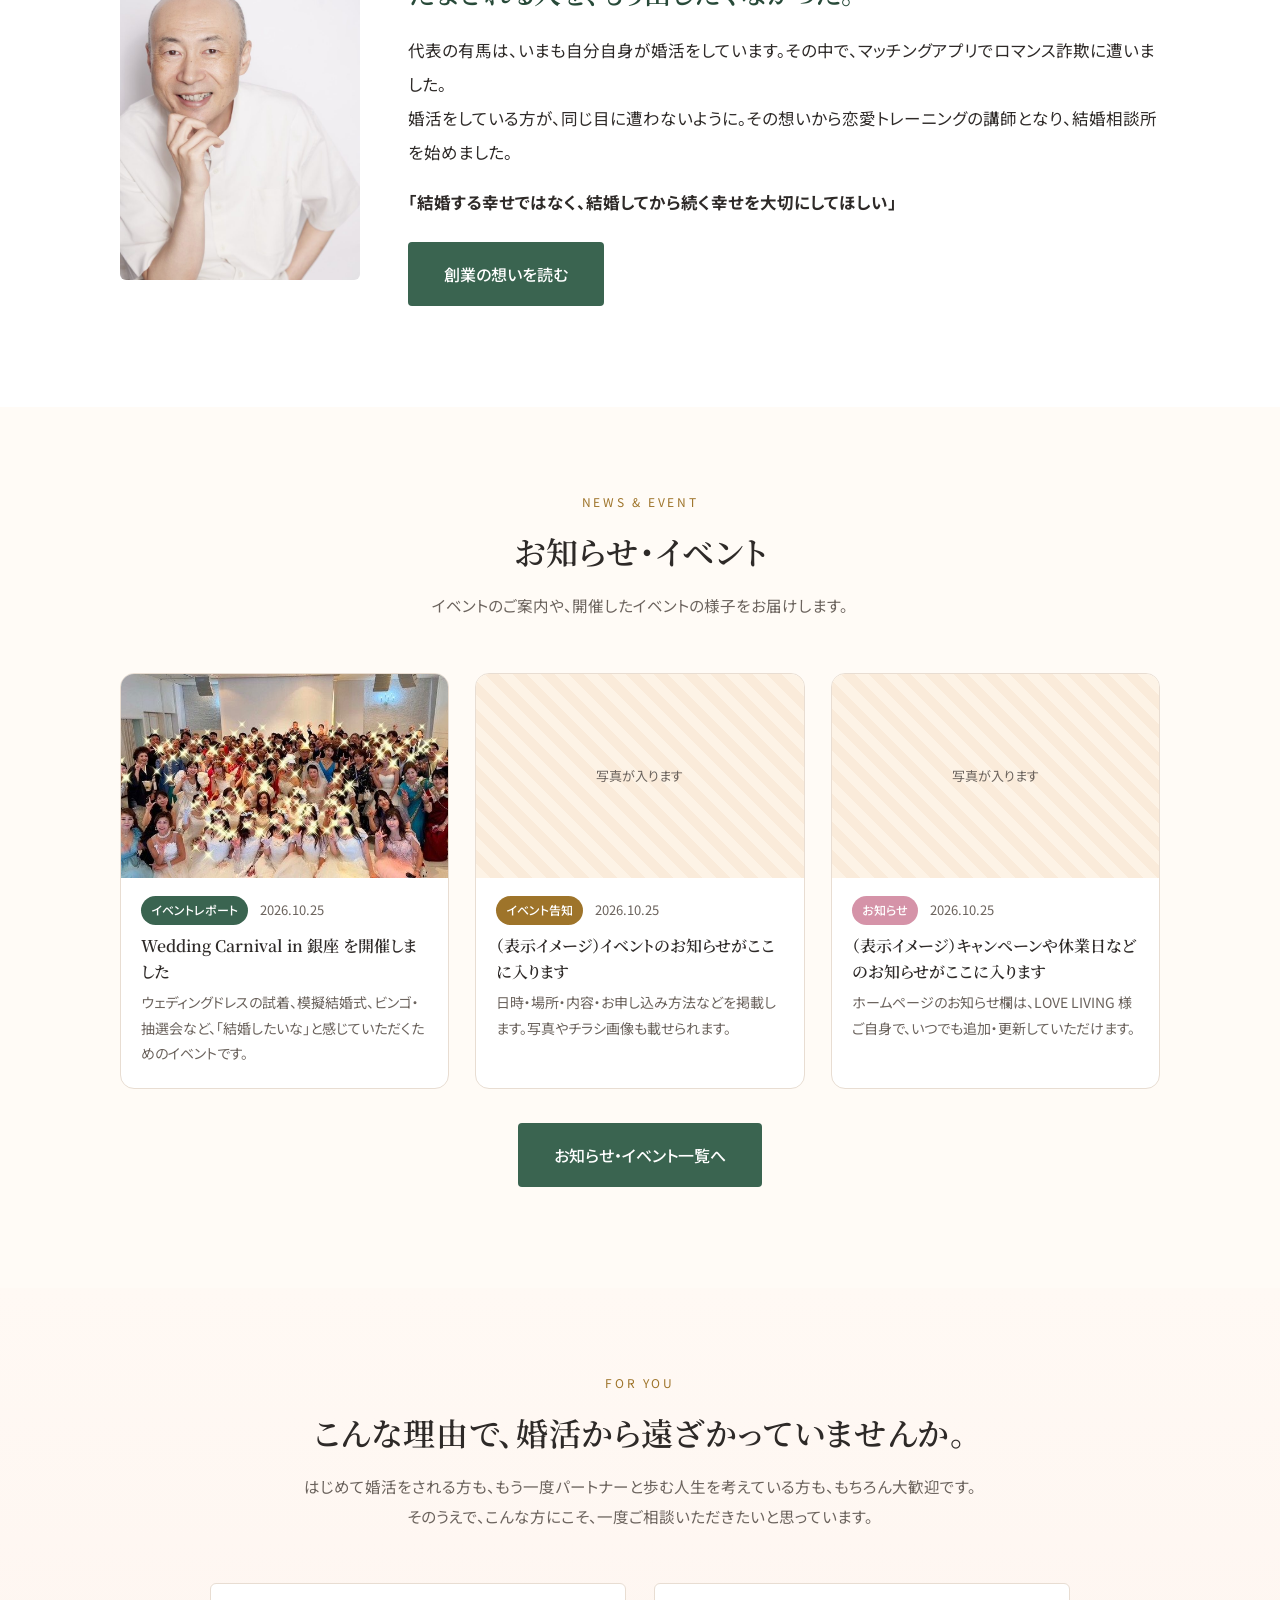
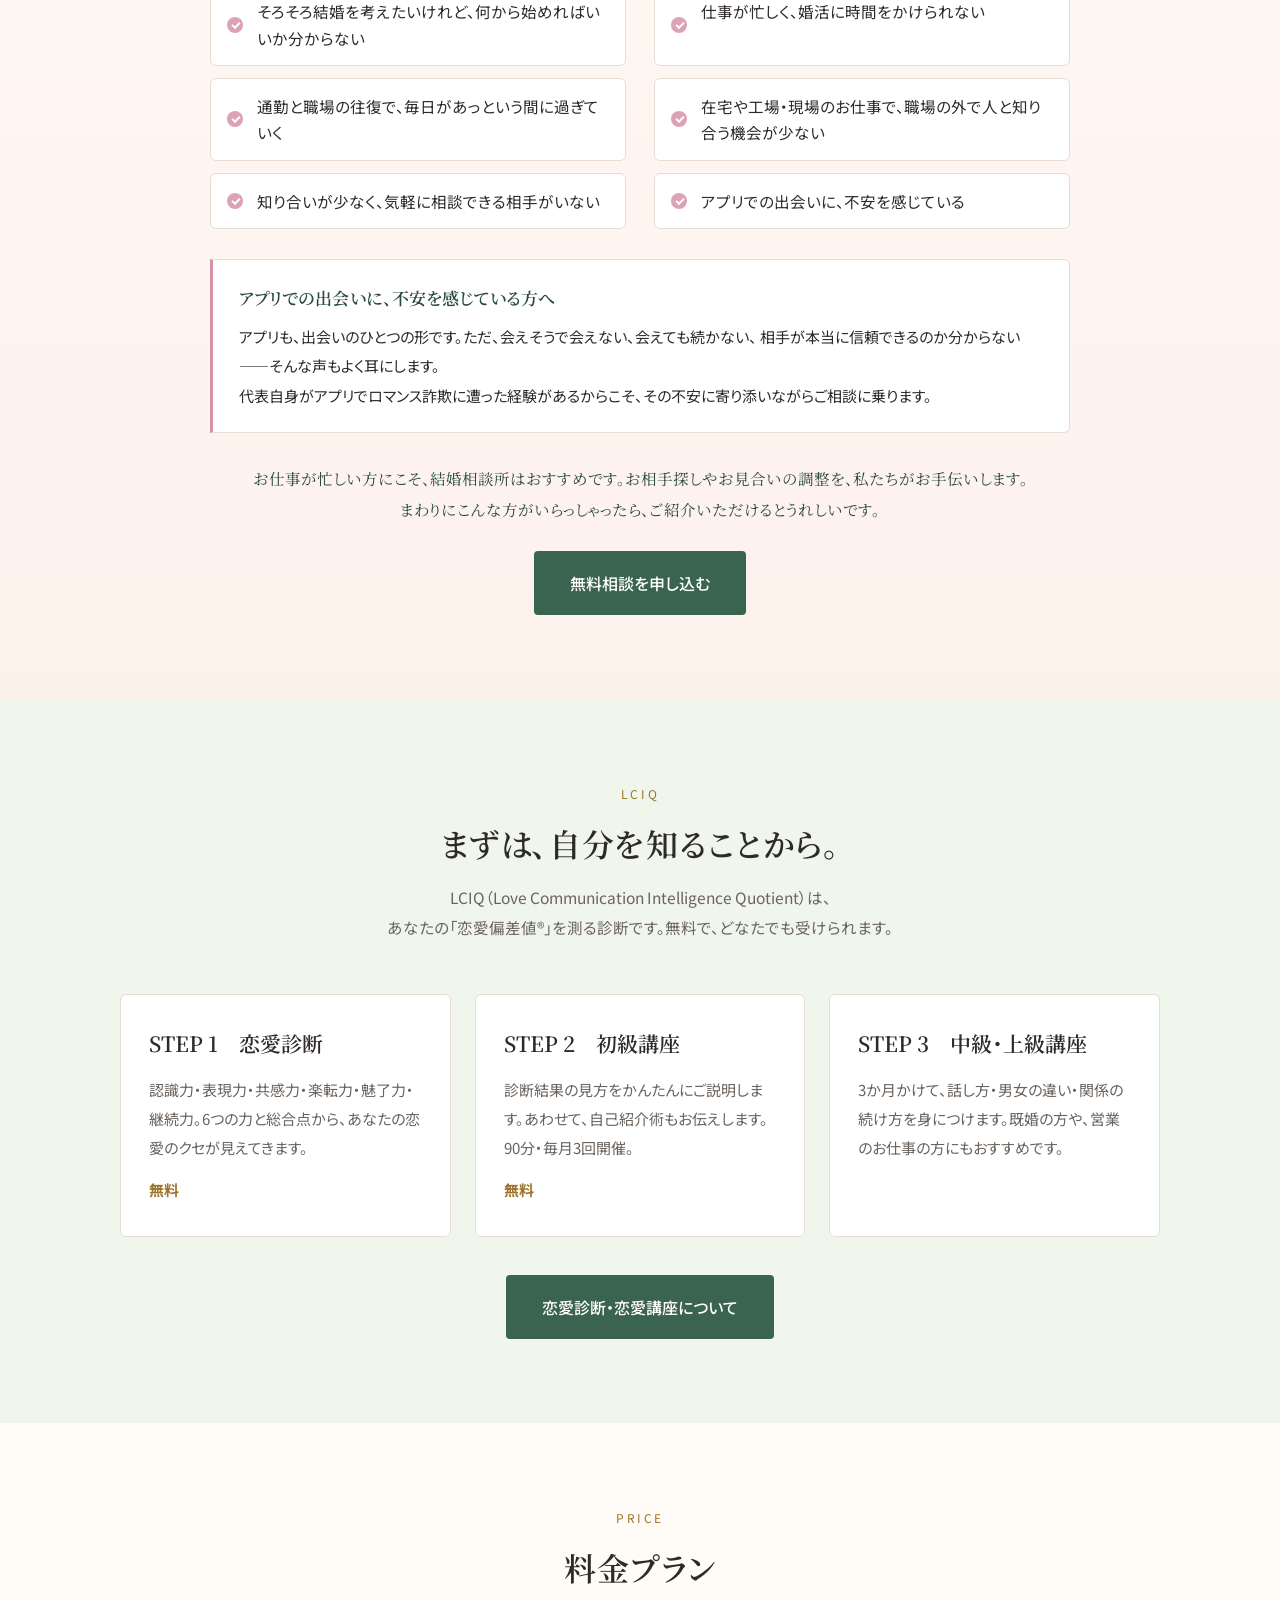
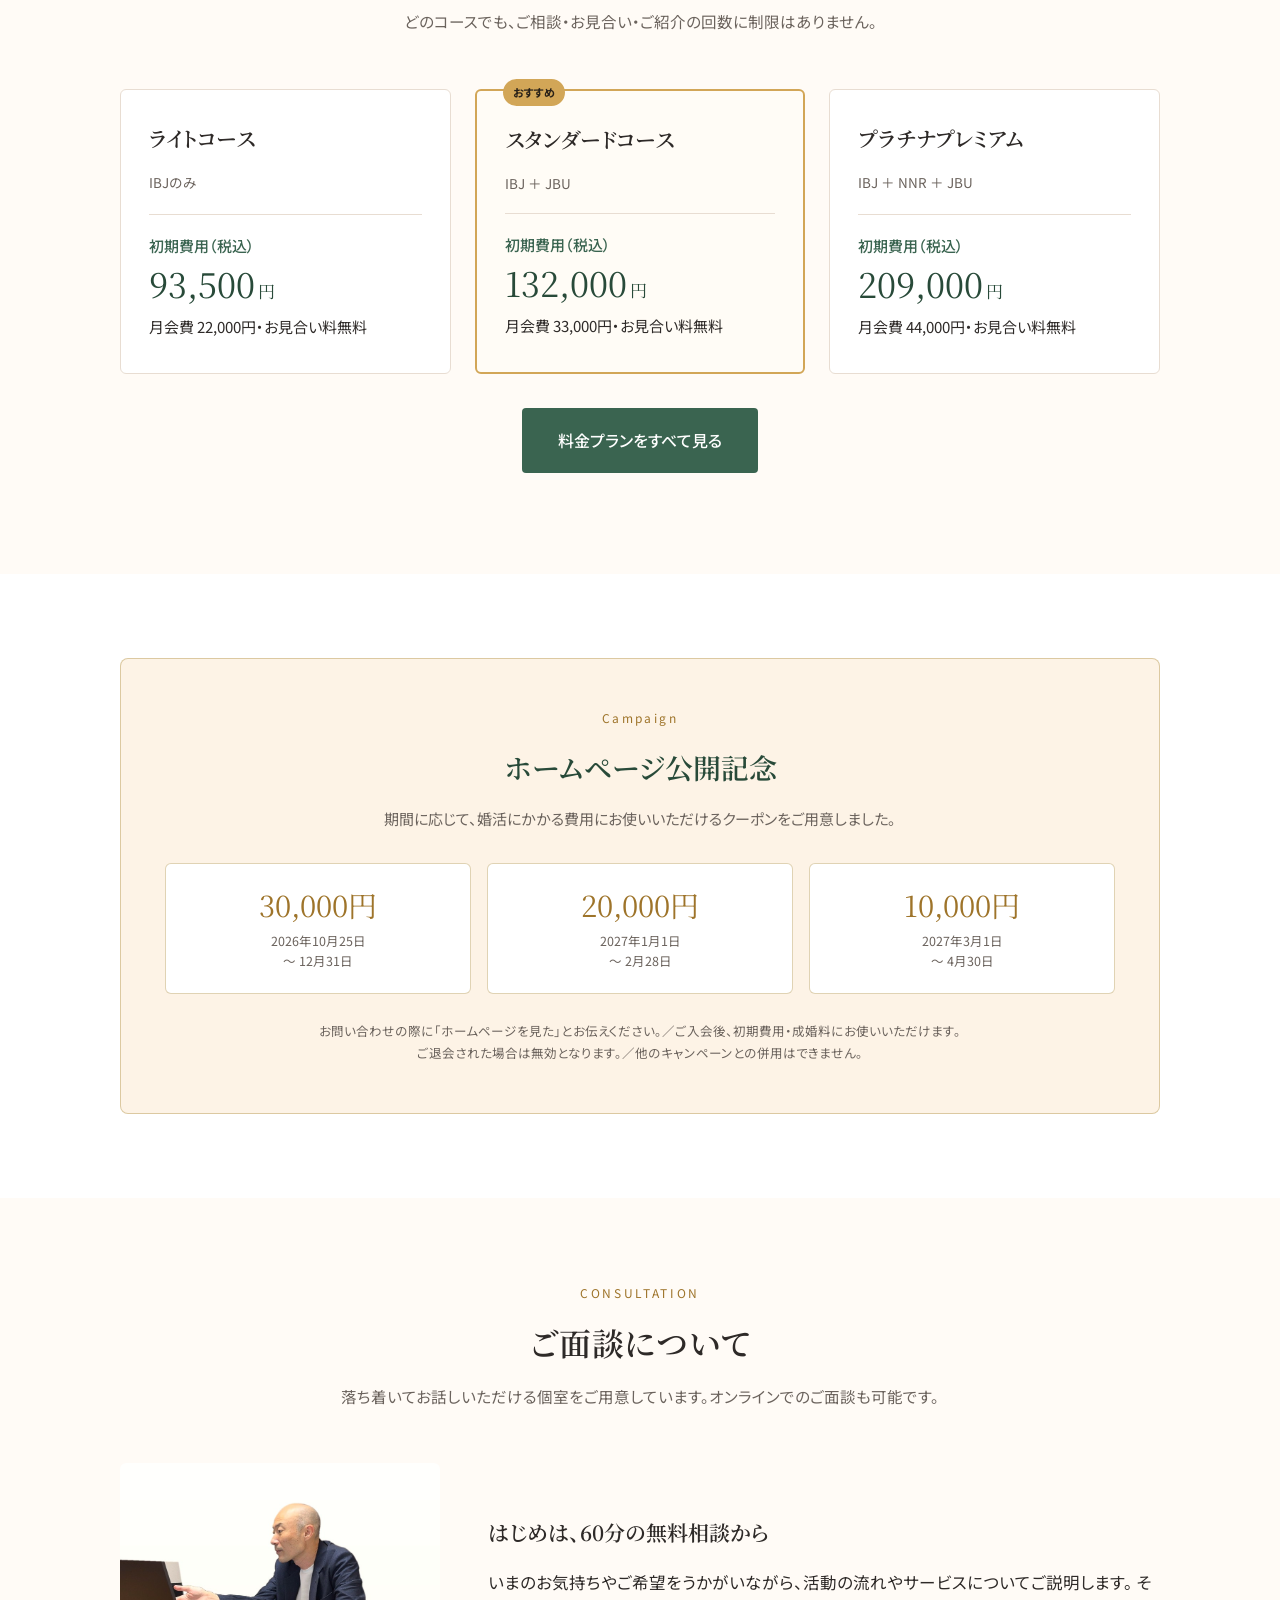
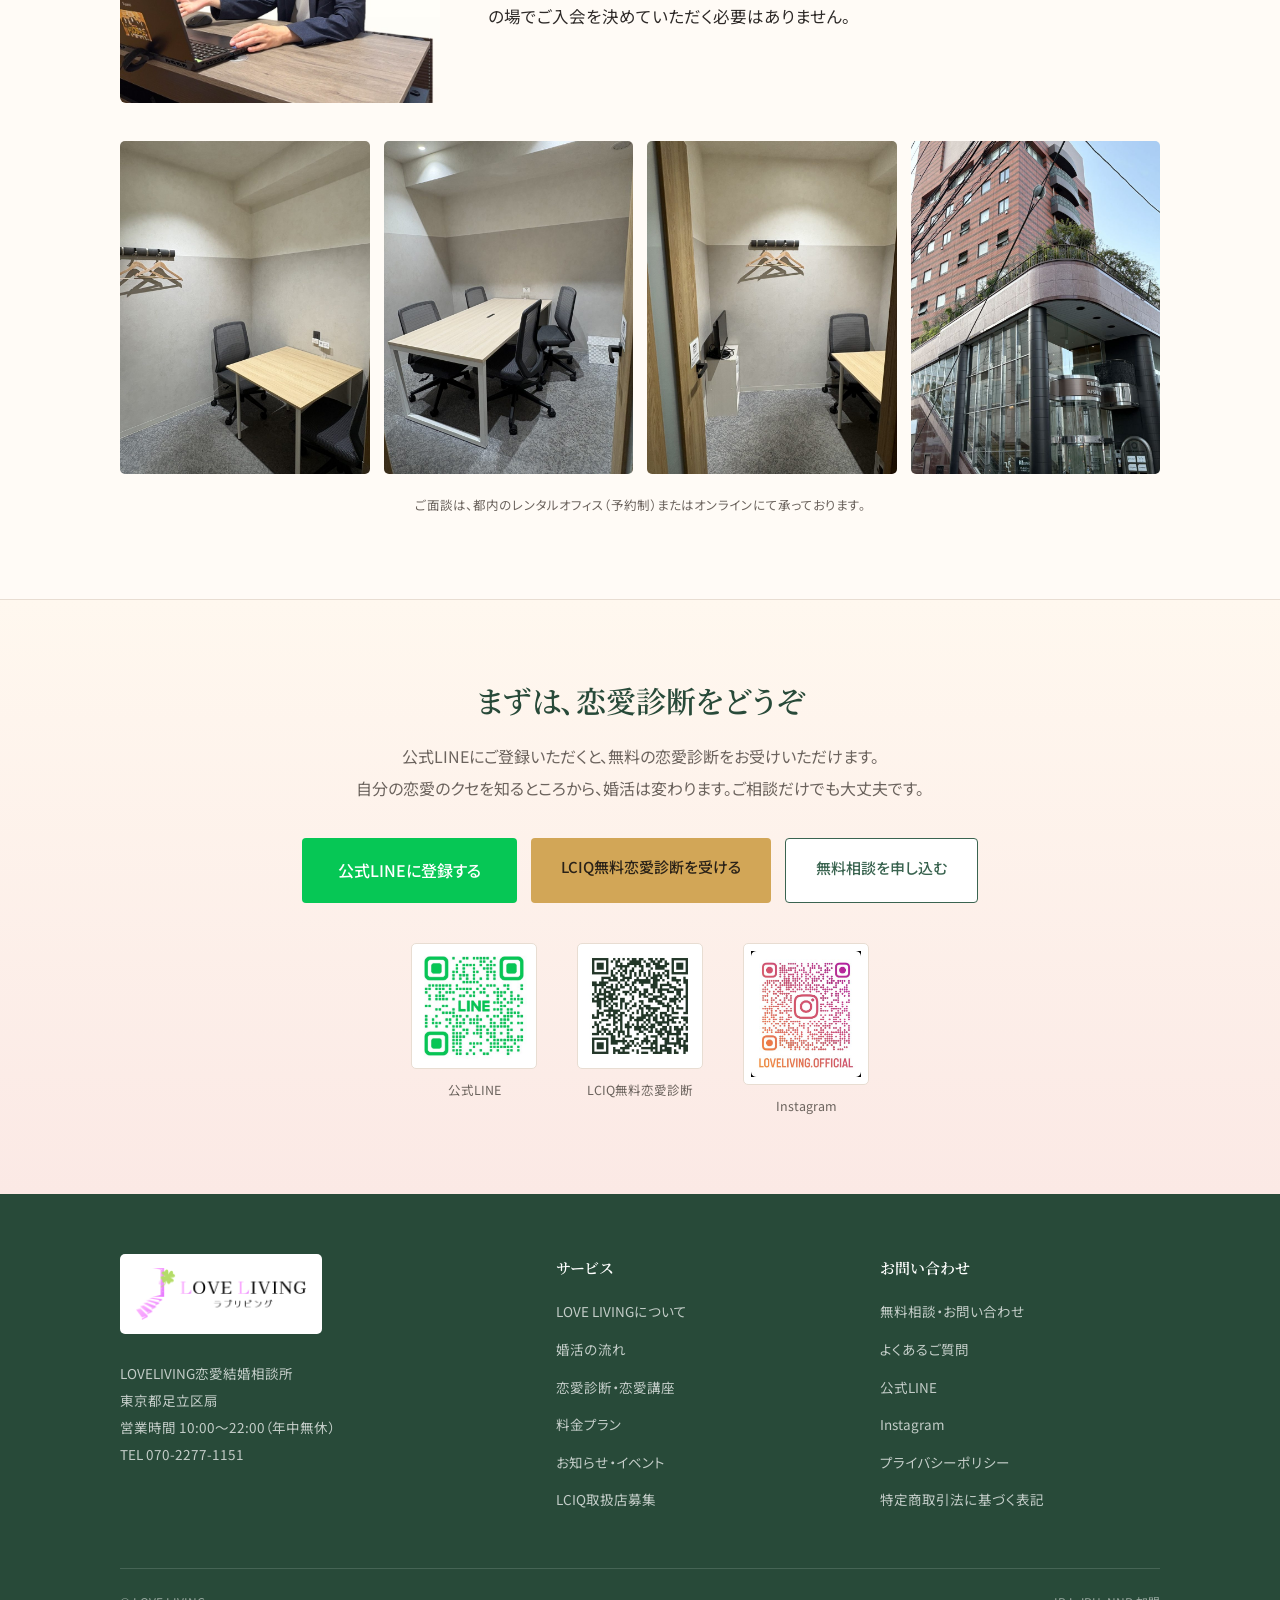
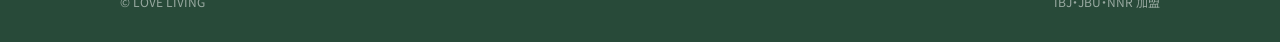
==== commit 1cdea72b: "Add news & event section and post templates to preview - Top: replace Activity block with latest-3 n" ====
--- a/preview/index.html
+++ b/preview/index.html
@@ -6,7 +6,7 @@
 <header class="hd"><div class="hd-in">
 <a class="hd-logo" href="index.html"><img src="assets/img/logo.png" alt="LOVE LIVING ラブリビング"></a>
 <button class="hd-tgl" onclick="document.querySelector('.hd-nav').classList.toggle('on')">メニュー</button>
-<nav class="hd-nav"><a href="index.html" style="color:var(--c-main);font-weight:500">ホーム</a><a href="about.html">LOVE LIVINGについて</a><a href="flow.html">婚活の流れ</a><a href="lciq.html">恋愛診断・講座</a><a href="price.html">料金プラン</a><a href="faq.html">よくあるご質問</a><a class="hd-cta" href="contact.html">無料相談・お問い合わせ</a></nav>
+<nav class="hd-nav"><a href="index.html" style="color:var(--c-main);font-weight:500">ホーム</a><a href="about.html">LOVE LIVINGについて</a><a href="flow.html">婚活の流れ</a><a href="lciq.html">恋愛診断・講座</a><a href="price.html">料金プラン</a><a href="news.html">お知らせ・イベント</a><a href="faq.html">よくあるご質問</a><a class="hd-cta" href="contact.html">無料相談・お問い合わせ</a></nav>
 </div></header>
 <section class="hero"><div class="wrap hero-in">
 <div class="hero-txt">
@@ -49,13 +49,12 @@
 <p style="margin-top:22px"><a class="btn btn-main" href="about.html">創業の想いを読む</a></p></div>
 </div></div></section>
 
-<section class="sec"><div class="wrap"><div class="split split-sm">
-<div class="split-img"><img src="assets/img/event-ginza.jpg" alt="Wedding Carnival in 銀座" style="aspect-ratio:16/9;object-fit:cover"></div>
-<div><span class="eyebrow">Activity</span>
-<h3>Wedding Carnival in 銀座</h3>
-<p class="lead">まだご結婚が決まっていない方、とくに女性の方に、ウェディングドレスなどを実際に着ていただき、「結婚したいな」と感じていただくためのイベントです。模擬結婚式や、ビンゴ・抽選会なども行いました。</p>
-<p class="lead">ブライダルソムリエ主催の、ここ最近でいちばん大きなイベントで、LOVE LIVING も運営としてお手伝いしています。</p></div>
-</div></div></section>
+<section class="sec"><div class="wrap">
+<div class="sec-h"><span class="en">News &amp; Event</span><h2>お知らせ・イベント</h2>
+<p>イベントのご案内や、開催したイベントの様子をお届けします。</p></div>
+<div class="news-grid"><a class="ncard" href="news-ginza.html"><div class="nc-img"><img src="assets/img/event-ginza.jpg" alt=""></div><div class="nc-body"><div class="nc-meta"><span class="ncat ncat-rep">イベントレポート</span><time>2026.10.25</time></div><h3>Wedding Carnival in 銀座 を開催しました</h3><p>ウェディングドレスの試着、模擬結婚式、ビンゴ・抽選会など、「結婚したいな」と感じていただくためのイベントです。</p></div></a><a class="ncard" href="news-ginza.html"><div class="nc-img"><span class="nc-noimg">写真が入ります</span></div><div class="nc-body"><div class="nc-meta"><span class="ncat ncat-evt">イベント告知</span><time>2026.10.25</time></div><h3>（表示イメージ）イベントのお知らせがここに入ります</h3><p>日時・場所・内容・お申し込み方法などを掲載します。写真やチラシ画像も載せられます。</p></div></a><a class="ncard" href="news-ginza.html"><div class="nc-img"><span class="nc-noimg">写真が入ります</span></div><div class="nc-body"><div class="nc-meta"><span class="ncat ncat-info">お知らせ</span><time>2026.10.25</time></div><h3>（表示イメージ）キャンペーンや休業日などのお知らせがここに入ります</h3><p>ホームページのお知らせ欄は、LOVE LIVING 様ご自身で、いつでも追加・更新していただけます。</p></div></a></div>
+<p style="text-align:center;margin-top:34px"><a class="btn btn-main" href="news.html">お知らせ・イベント一覧へ</a></p>
+</div></section>
 
 <section class="sec sec-blush"><div class="wrap">
 <div class="sec-h"><span class="en">For you</span><h2>こんな理由で、婚活から遠ざかっていませんか。</h2>
@@ -153,7 +152,7 @@
 <p>LOVELIVING恋愛結婚相談所<br>東京都足立区扇<br>営業時間 10:00〜22:00（年中無休）<br>TEL 070-2277-1151</p></div>
 <div><h4>サービス</h4><ul>
 <li><a href="about.html">LOVE LIVINGについて</a></li><li><a href="flow.html">婚活の流れ</a></li>
-<li><a href="lciq.html">恋愛診断・恋愛講座</a></li><li><a href="price.html">料金プラン</a></li>
+<li><a href="lciq.html">恋愛診断・恋愛講座</a></li><li><a href="price.html">料金プラン</a></li><li><a href="news.html">お知らせ・イベント</a></li>
 <li><a href="https://lciq-partner.netlify.app/?name=LOVE%20%20LIVING&person=%E4%BB%A3%E8%A1%A8%E3%80%80%E6%9C%89%E9%A6%AC%E7%A5%90%E5%8F%B8&form=https%3A%2F%2Fforms.gle%2FbSPj1KupnK31gzVN7" target="_blank" rel="noopener">LCIQ取扱店募集</a></li></ul></div>
 <div><h4>お問い合わせ</h4><ul>
 <li><a href="contact.html">無料相談・お問い合わせ</a></li><li><a href="faq.html">よくあるご質問</a></li>
--- a/preview/assets/css/style.css
+++ b/preview/assets/css/style.css
@@ -348,3 +348,43 @@
 @media(prefers-reduced-motion:reduce){*{animation:none!important;transition:none!important}}
 a:focus-visible,button:focus-visible,summary:focus-visible,input:focus-visible,
 select:focus-visible,textarea:focus-visible{outline:2px solid var(--c-accent);outline-offset:2px}
+/* お知らせ・イベント */
+.news-grid{display:grid;grid-template-columns:repeat(3,1fr);gap:26px}
+.ncard{display:flex;flex-direction:column;background:#fff;border:1px solid var(--c-line);border-radius:14px;overflow:hidden;text-decoration:none;color:var(--c-text);transition:box-shadow .2s,transform .2s}
+.ncard:hover{box-shadow:0 10px 26px rgba(46,42,40,.08);transform:translateY(-2px)}
+.nc-img{aspect-ratio:16/10;background:var(--c-cream);overflow:hidden}
+.nc-img img{width:100%;height:100%;object-fit:cover;display:block}
+.nc-noimg{display:flex;align-items:center;justify-content:center;width:100%;height:100%;min-height:120px;color:var(--c-muted);font-size:13px;background:repeating-linear-gradient(45deg,var(--c-cream),var(--c-cream) 10px,#FAEBDA 10px,#FAEBDA 20px)}
+.nc-body{padding:18px 20px 22px}
+.nc-meta{display:flex;align-items:center;gap:12px;font-size:13px;color:var(--c-muted);margin-bottom:8px}
+.ncat{display:inline-block;padding:3px 10px;border-radius:999px;font-size:12px;font-weight:500;color:#fff;background:var(--c-main)}
+.ncat-evt{background:var(--c-accent-d)}.ncat-rep{background:var(--c-main)}.ncat-info{background:var(--c-sub)}
+.ncard h3{font-size:16px;line-height:1.6;margin:0 0 6px}
+.ncard p{font-size:14px;color:var(--c-muted);line-height:1.8;margin:0}
+.ntabs{display:flex;flex-wrap:wrap;justify-content:center;gap:10px;margin-bottom:34px}
+.ntabs a{padding:8px 20px;border:1px solid var(--c-line);border-radius:999px;font-size:14px;text-decoration:none;color:var(--c-text);background:#fff}
+.ntabs a.on{background:var(--c-main);border-color:var(--c-main);color:#fff}
+.pager{display:flex;justify-content:center;gap:8px;margin-top:40px}
+.pager a,.pager span{min-width:40px;padding:8px 12px;text-align:center;border:1px solid var(--c-line);border-radius:8px;font-size:14px;text-decoration:none;color:var(--c-text);background:#fff}
+.pager .on{background:var(--c-main);border-color:var(--c-main);color:#fff}
+.post-h{font-size:clamp(22px,3.2vw,30px);line-height:1.5;margin:6px 0 24px}
+.post-main{width:100%;border-radius:14px;margin-bottom:26px}
+.post-h2{font-size:20px;margin:40px 0 16px;padding-left:12px;border-left:4px solid var(--c-accent)}
+.post-gal{display:grid;grid-template-columns:repeat(3,1fr);gap:12px}
+.post-gal .nc-noimg{aspect-ratio:1;border-radius:10px;min-height:0}
+.post-nav{margin-top:44px;padding-top:22px;border-top:1px solid var(--c-line);text-align:center}
+.post-nav a{color:var(--c-main)}
+@media(max-width:900px){.news-grid{grid-template-columns:1fr 1fr}}
+@media(max-width:600px){.news-grid{grid-template-columns:1fr}.post-gal{grid-template-columns:1fr 1fr}}
+.hd-logo{flex-shrink:0}
+.hd-logo img{width:170px}.hd-nav{gap:18px}
+@media(max-width:1279px){
+  .hd-nav{display:none;position:absolute;left:0;right:0;top:100%;background:#fff;
+    flex-direction:column;align-items:stretch;gap:0;padding:8px 0;
+    border-bottom:1px solid var(--c-line);box-shadow:0 8px 20px rgba(0,0,0,.07)}
+  .hd-nav.on{display:flex}
+  .hd-nav a{padding:14px 22px;border-bottom:1px solid var(--c-line);font-size:15px}
+  .hd-nav a:last-child{border-bottom:none}
+  .hd-cta{margin:10px 22px;text-align:center;border-radius:4px}
+  .hd-tgl{display:block}
+}
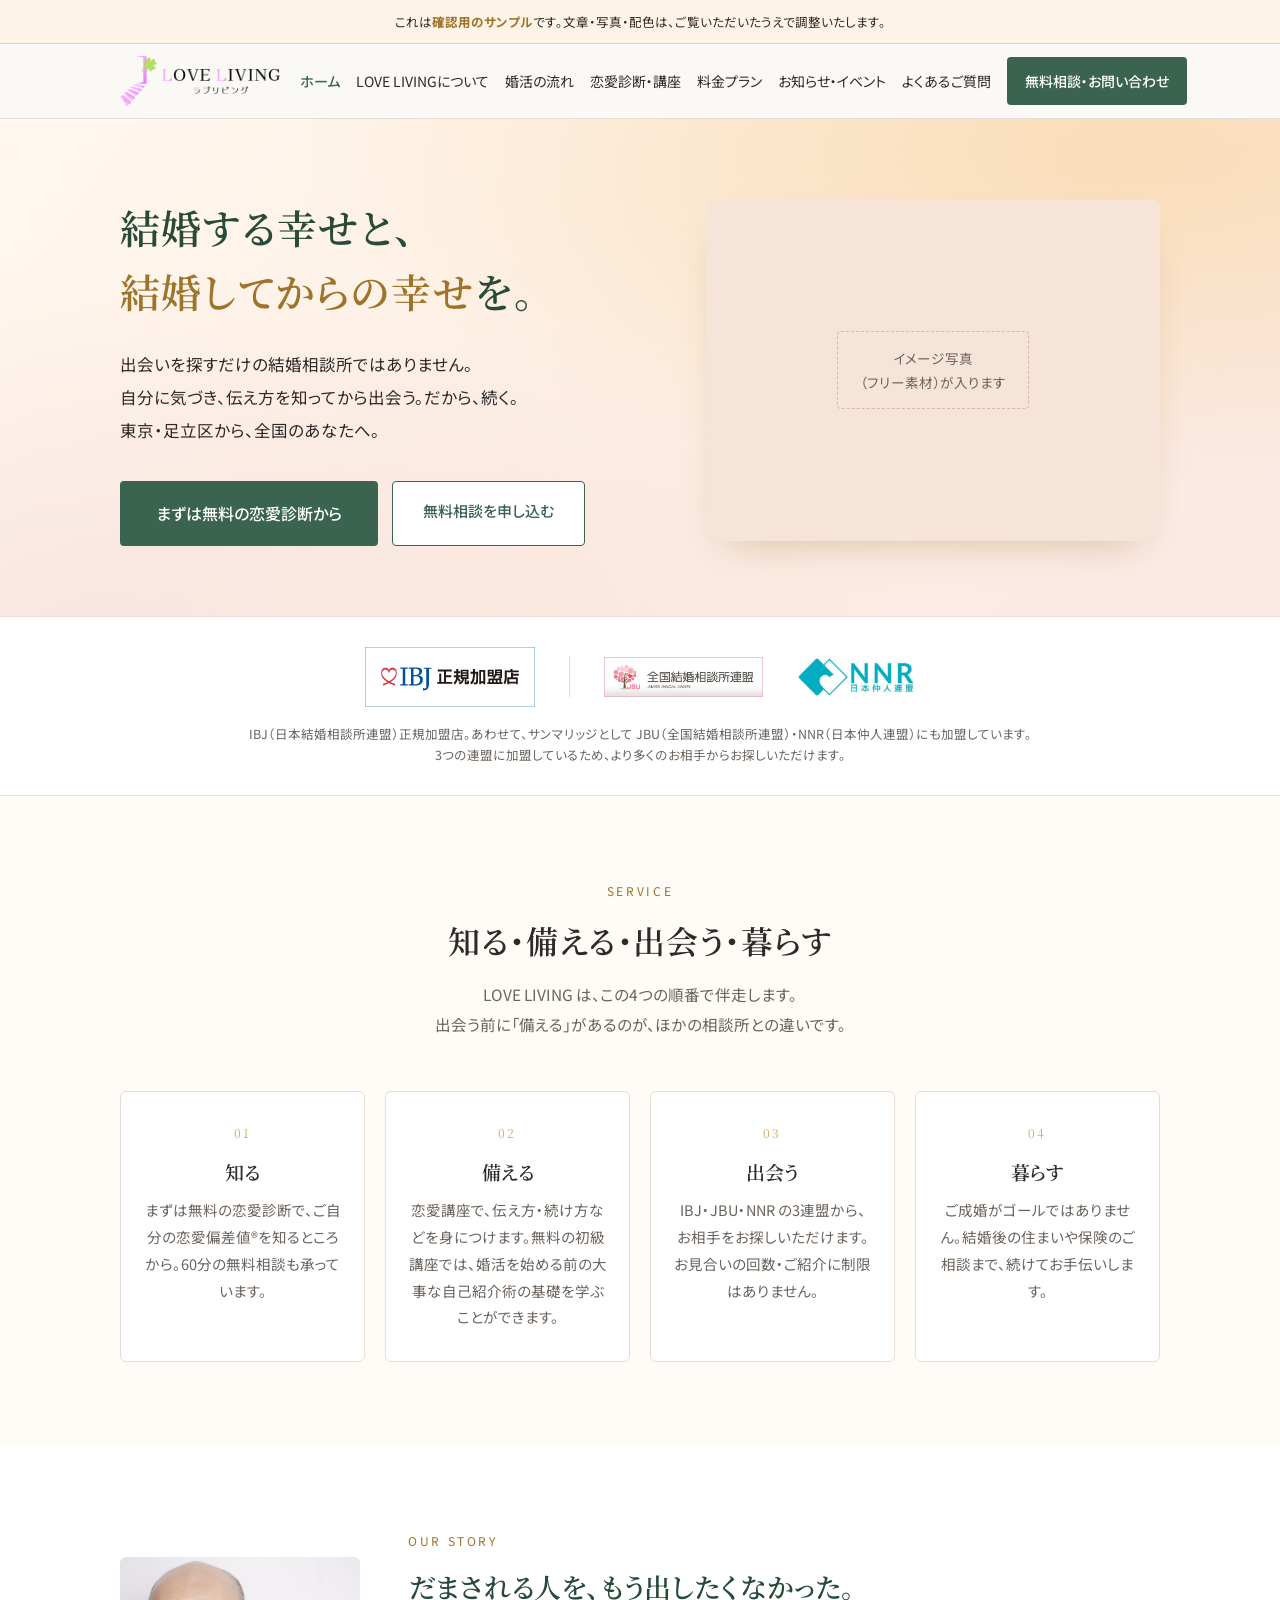
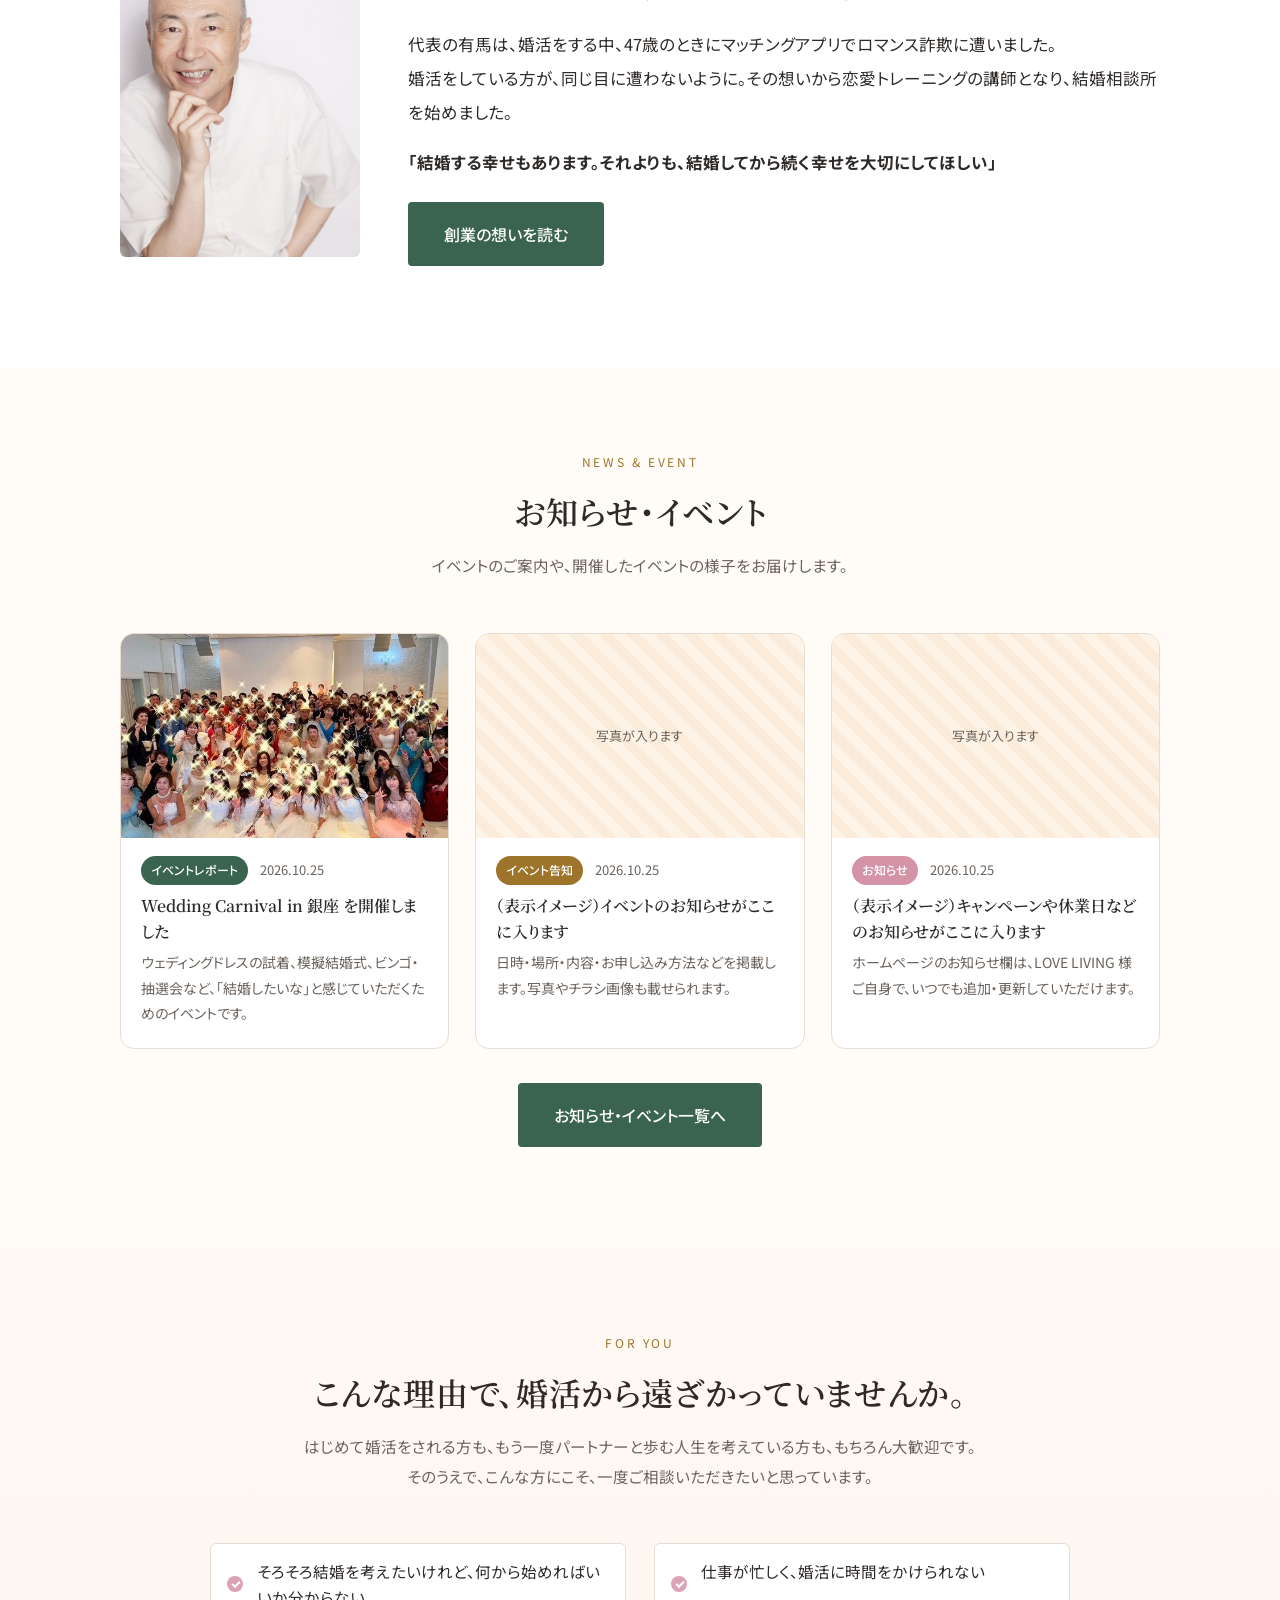
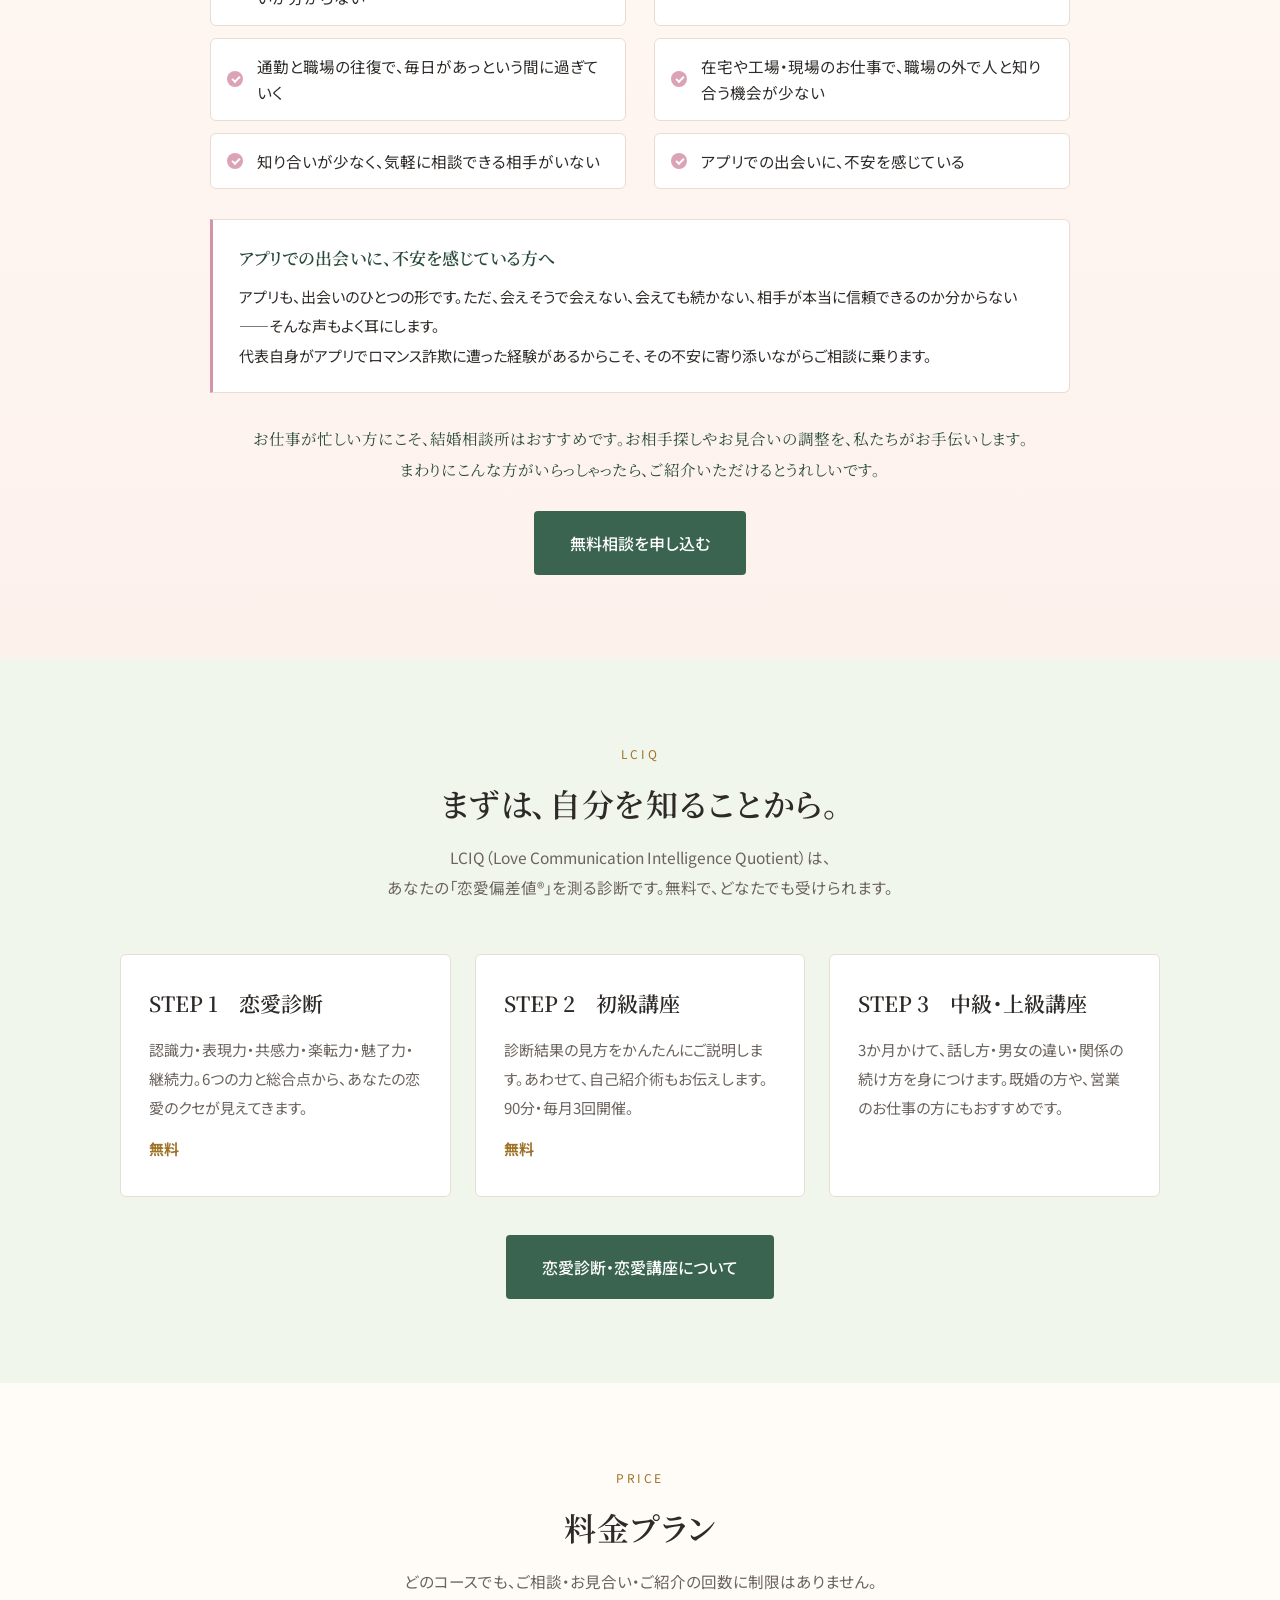
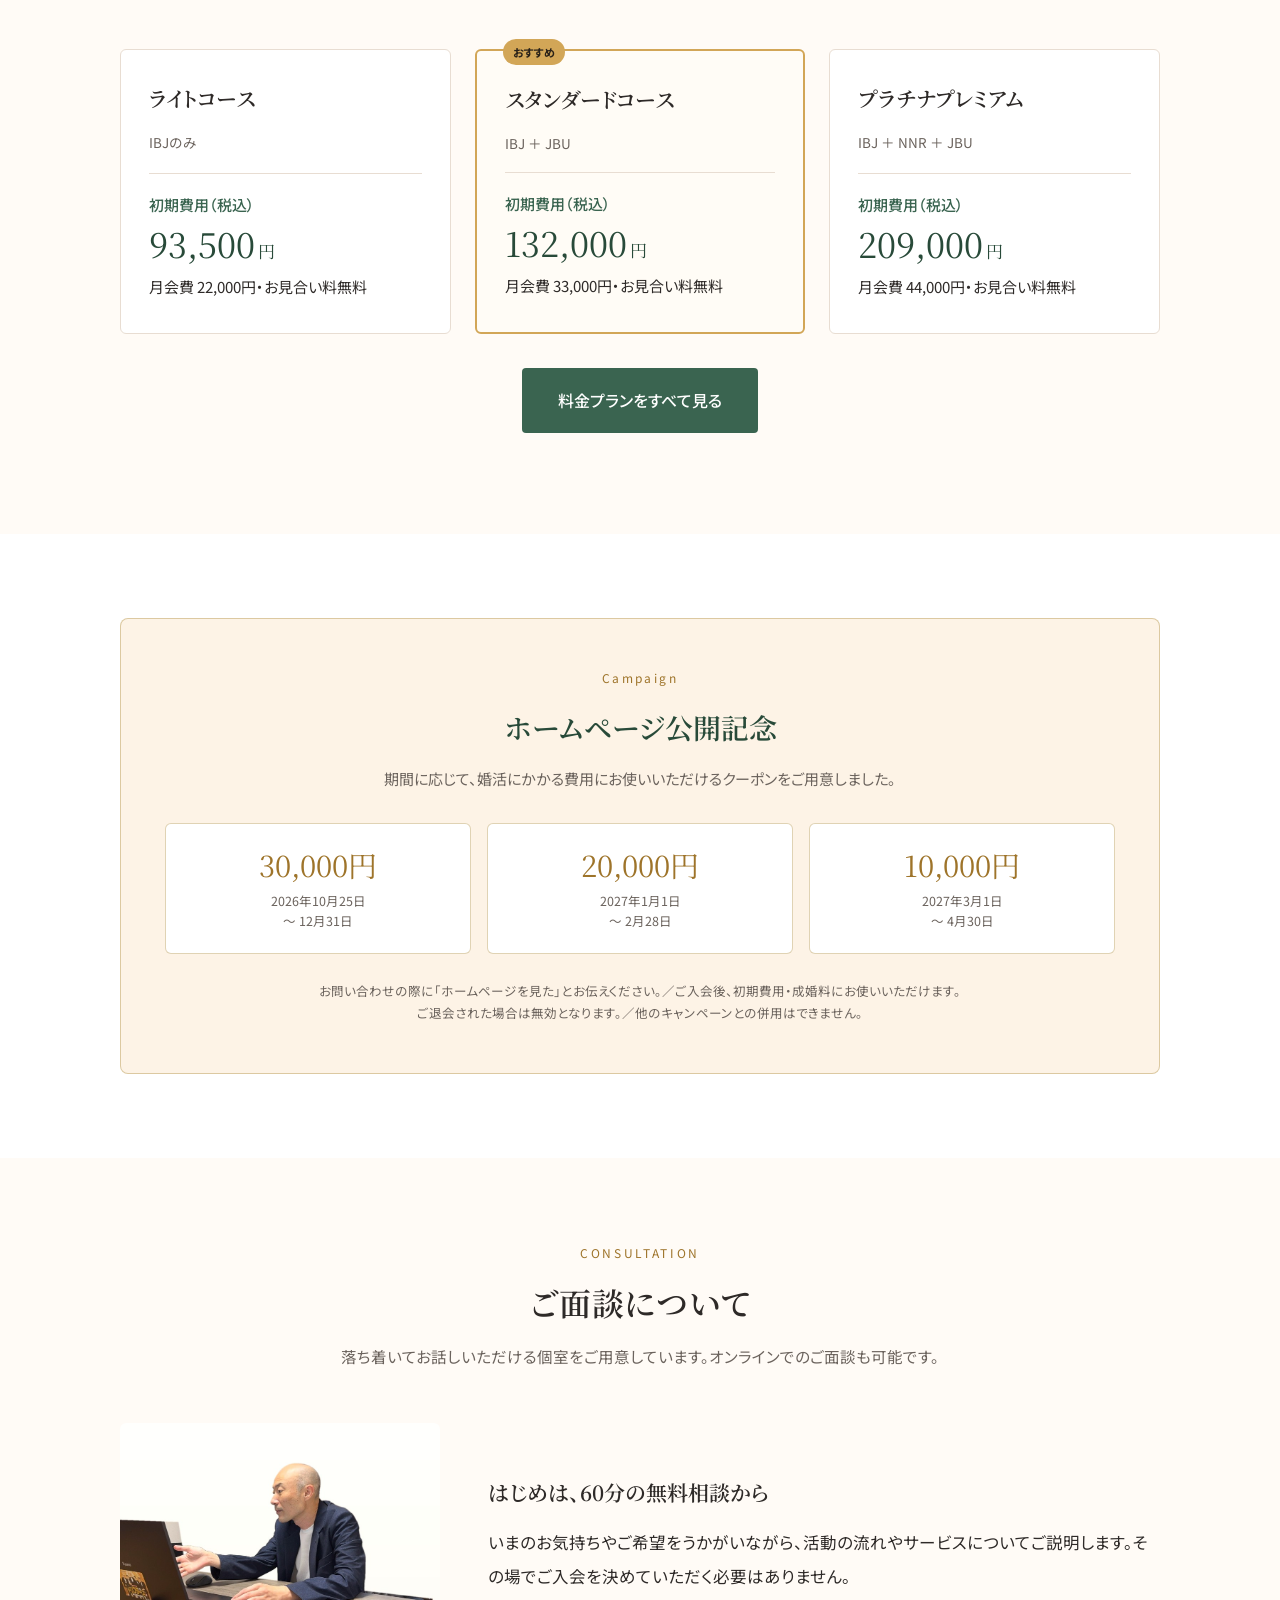
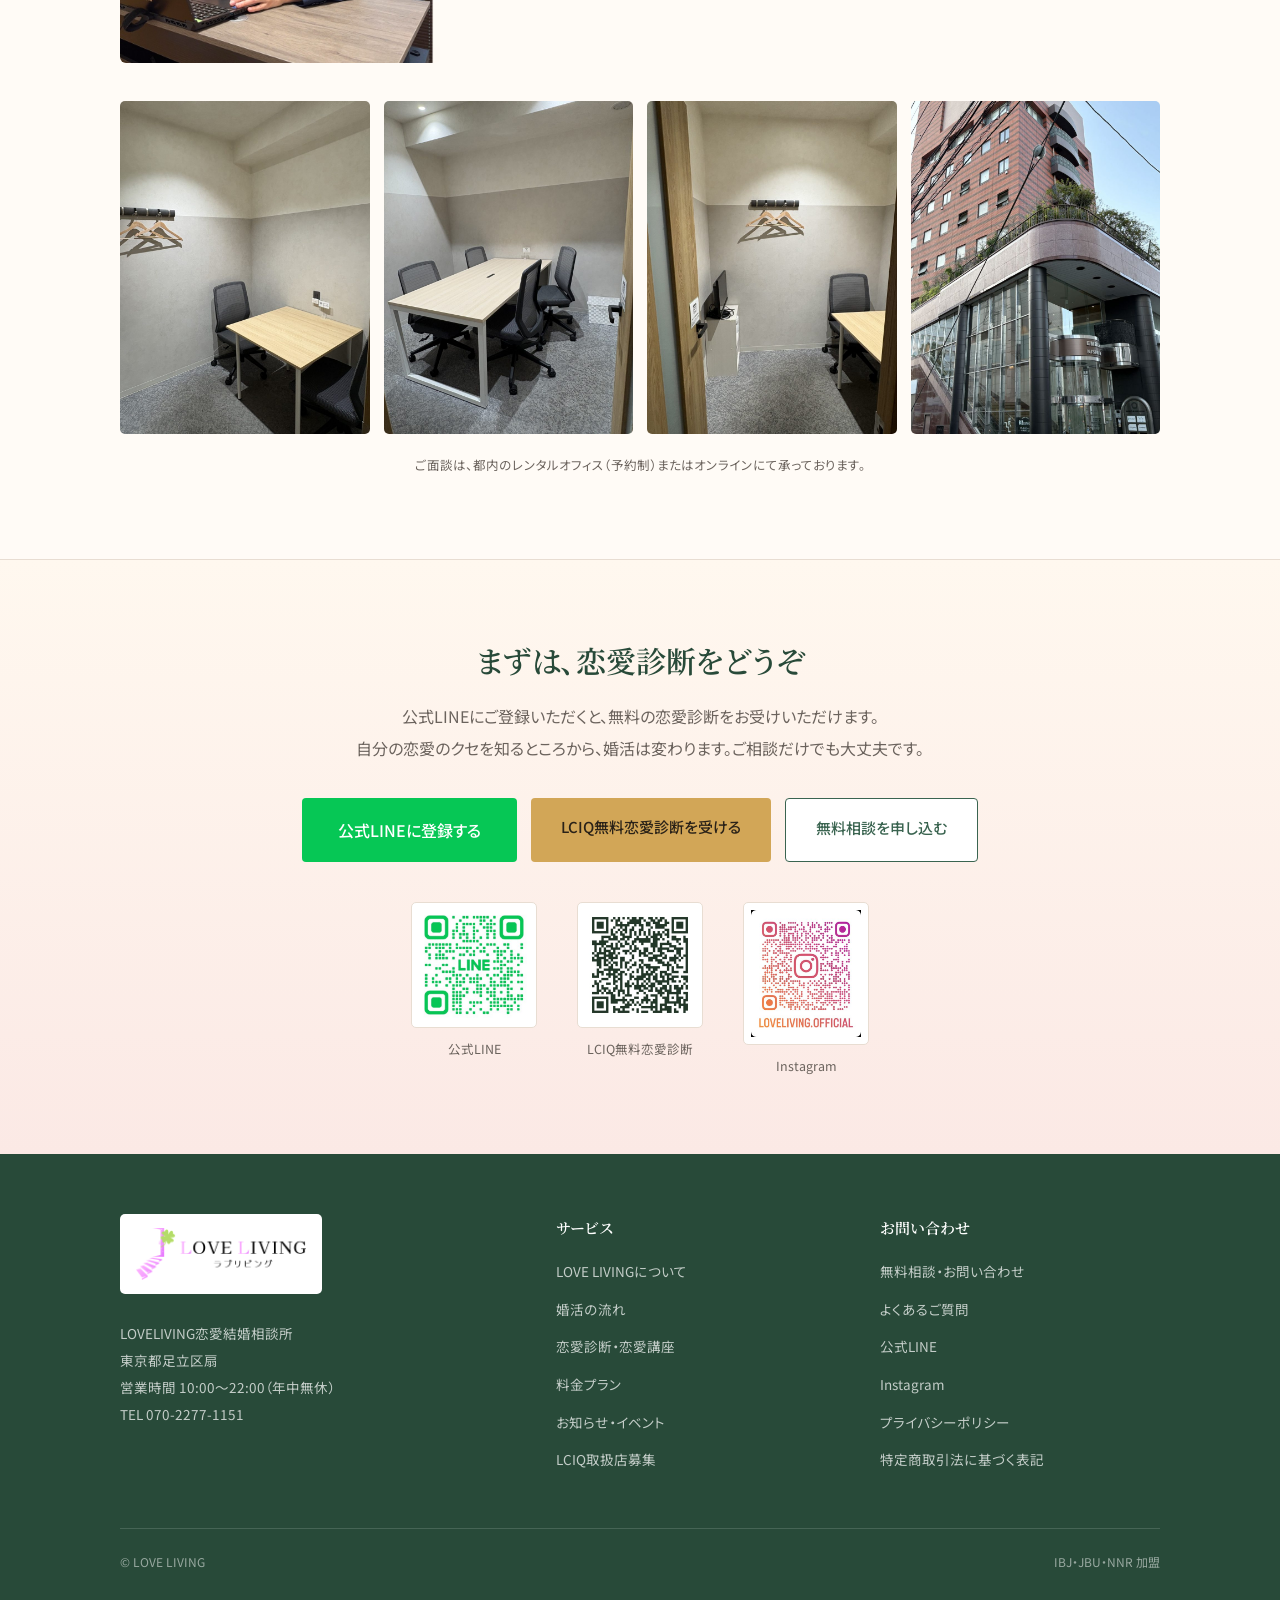
==== commit b999b72a: "Apply 5th-round client copy fixes to preview - Hero: drop rule line, new headline/lead; service 01/0" ====
--- a/preview/index.html
+++ b/preview/index.html
@@ -1,6 +1,6 @@
 <!doctype html><html lang="ja"><head>
 <meta charset="utf-8"><meta name="viewport" content="width=device-width,initial-scale=1,viewport-fit=cover">
-<title>LOVELIVING恋愛結婚相談所｜東京・足立区の結婚相談所</title><meta name="robots" content="noindex,nofollow"><meta name="description" content="東京・足立区の結婚相談所 LOVE LIVING。IBJ正規加盟店。恋愛診断LCIQと恋愛講座で、結婚したあとも続く幸せをサポートします。">
+<title>LOVELIVING恋愛結婚相談所｜東京・足立区の結婚相談所</title><meta name="robots" content="noindex,nofollow"><meta name="description" content="東京・足立区の結婚相談所 LOVE LIVING。IBJ正規加盟店。恋愛診断LCIQと恋愛講座で、結婚する幸せと、結婚してからの幸せをサポートします。">
 <link rel="preconnect" href="https://fonts.gstatic.com" crossorigin><link rel="stylesheet" href="https://fonts.googleapis.com/css2?family=Noto+Sans+JP:wght@400;500;700&family=Noto+Serif+JP:wght@400;600;700&display=swap"><link rel="stylesheet" href="assets/css/style.css"></head><body>
 <div class="pv">これは<b>確認用のサンプル</b>です。文章・写真・配色は、ご覧いただいたうえで調整いたします。</div>
 <header class="hd"><div class="hd-in">
@@ -10,10 +10,9 @@
 </div></header>
 <section class="hero"><div class="wrap hero-in">
 <div class="hero-txt">
-<div class="hero-rule"></div>
-<h1>結婚する幸せではなく、<br><span class="nw"><span class="gold">結婚してから続く幸せ</span>を。</span></h1>
+<h1>結婚する幸せと、<br><span class="nw"><span class="gold">結婚してからの幸せ</span>を。</span></h1>
 <p>出会いを探すだけの結婚相談所ではありません。<br>
-恋愛のクセを知り、伝え方を整えてから出会う。だから、続く。<br>
+自分に気づき、伝え方を知ってから出会う。だから、続く。<br>
 東京・足立区から、全国のあなたへ。</p>
 <div class="hero-btns">
 <a class="btn btn-main" href="https://line.me/R/ti/p/@072yzgbv" target="_blank" rel="noopener">まずは無料の恋愛診断から</a>
@@ -33,8 +32,8 @@
 <div class="sec-h"><span class="en">Service</span><h2>知る・備える・出会う・暮らす</h2>
 <p>LOVE LIVING は、この4つの順番で伴走します。<br>出会う前に「備える」があるのが、ほかの相談所との違いです。</p></div>
 <div class="steps">
-<div class="step"><span class="no">01</span><h3>知る</h3><p>まずは無料の恋愛診断で、ご自分の恋愛のクセを知るところから。60分の無料相談も承っています。</p></div>
-<div class="step"><span class="no">02</span><h3>備える</h3><p>恋愛講座で、伝え方・関係の続け方を身につけます。初級講座は無料。婚活を始める前の準備ができます。</p></div>
+<div class="step"><span class="no">01</span><h3>知る</h3><p>まずは無料の恋愛診断で、ご自分の恋愛偏差値®を知るところから。60分の無料相談も承っています。</p></div>
+<div class="step"><span class="no">02</span><h3>備える</h3><p>恋愛講座で、伝え方・続け方などを身につけます。無料の初級講座では、婚活を始める前の大事な自己紹介術の基礎を学ぶことができます。</p></div>
 <div class="step"><span class="no">03</span><h3>出会う</h3><p>IBJ・JBU・NNR の3連盟から、お相手をお探しいただけます。お見合いの回数・ご紹介に制限はありません。</p></div>
 <div class="step"><span class="no">04</span><h3>暮らす</h3><p>ご成婚がゴールではありません。結婚後の住まいや保険のご相談まで、続けてお手伝いします。</p></div>
 </div></div></section>
@@ -43,9 +42,9 @@
 <div class="split-img"><img class="portrait" src="assets/img/rep-main.jpg" alt="LOVE LIVING 代表 有馬 祐司"></div>
 <div><span class="eyebrow">Our Story</span>
 <h2 class="split-h">だまされる人を、もう出したくなかった。</h2>
-<p class="lead">代表の有馬は、いまも自分自身が婚活をしています。その中で、マッチングアプリでロマンス詐欺に遭いました。<br>
+<p class="lead">代表の有馬は、婚活をする中、47歳のときにマッチングアプリでロマンス詐欺に遭いました。<br>
 婚活をしている方が、同じ目に遭わないように。その想いから恋愛トレーニングの講師となり、結婚相談所を始めました。</p>
-<p class="lead"><strong>「結婚する幸せではなく、結婚してから続く幸せを大切にしてほしい」</strong></p>
+<p class="lead"><strong>「結婚する幸せもあります。それよりも、結婚してから続く幸せを大切にしてほしい」</strong></p>
 <p style="margin-top:22px"><a class="btn btn-main" href="about.html">創業の想いを読む</a></p></div>
 </div></div></section>
 
@@ -70,8 +69,7 @@
 </ul>
 <div class="aru-note">
 <p class="aru-note-h">アプリでの出会いに、不安を感じている方へ</p>
-<p>アプリも、出会いのひとつの形です。ただ、会えそうで会えない、会えても続かない、
-相手が本当に信頼できるのか分からない――そんな声もよく耳にします。<br>
+<p>アプリも、出会いのひとつの形です。ただ、会えそうで会えない、会えても続かない、相手が本当に信頼できるのか分からない――そんな声もよく耳にします。<br>
 代表自身がアプリでロマンス詐欺に遭った経験があるからこそ、その不安に寄り添いながらご相談に乗ります。</p>
 </div>
 <p class="aru-close">お仕事が忙しい方にこそ、結婚相談所はおすすめです。お相手探しやお見合いの調整を、私たちがお手伝いします。<br>
@@ -125,8 +123,7 @@
 <div class="split split-sm" style="margin-bottom:38px">
 <div class="split-img"><img src="assets/img/meeting-explain.jpg" alt="ご面談の様子"></div>
 <div><h3>はじめは、60分の無料相談から</h3>
-<p class="lead">いまのお気持ちやご希望をうかがいながら、活動の流れやサービスについてご説明します。
-その場でご入会を決めていただく必要はありません。</p></div></div>
+<p class="lead">いまのお気持ちやご希望をうかがいながら、活動の流れやサービスについてご説明します。その場でご入会を決めていただく必要はありません。</p></div></div>
 <div class="gal">
 <img src="assets/img/office-room1.jpg" alt="個室のご面談スペース">
 <img src="assets/img/office-meeting.jpg" alt="ミーティングルーム">
--- a/preview/assets/css/style.css
+++ b/preview/assets/css/style.css
@@ -388,3 +388,11 @@
   .hd-cta{margin:10px 22px;text-align:center;border-radius:4px}
   .hd-tgl{display:block}
 }
+/* 代表のあゆみ */
+.tl-h{font-family:var(--serif);font-size:20px;margin:56px 0 18px;color:var(--c-main)}
+.tl{display:grid;grid-template-columns:120px 1fr;margin:0;border-top:1px solid var(--c-line)}
+.tl dt,.tl dd{margin:0;padding:16px 0;border-bottom:1px solid var(--c-line);line-height:1.8}
+.tl dt{font-family:var(--serif);font-weight:600;color:var(--c-accent-d);padding-right:16px}
+.tl dd{font-size:15.5px}
+@media(max-width:600px){.tl{grid-template-columns:1fr}.tl dt{border-bottom:none;padding-bottom:0}.tl dd{padding-top:4px}}
+.hd-logo img{width:160px}.hd-nav{gap:16px}.hd-cta{padding:11px 18px}
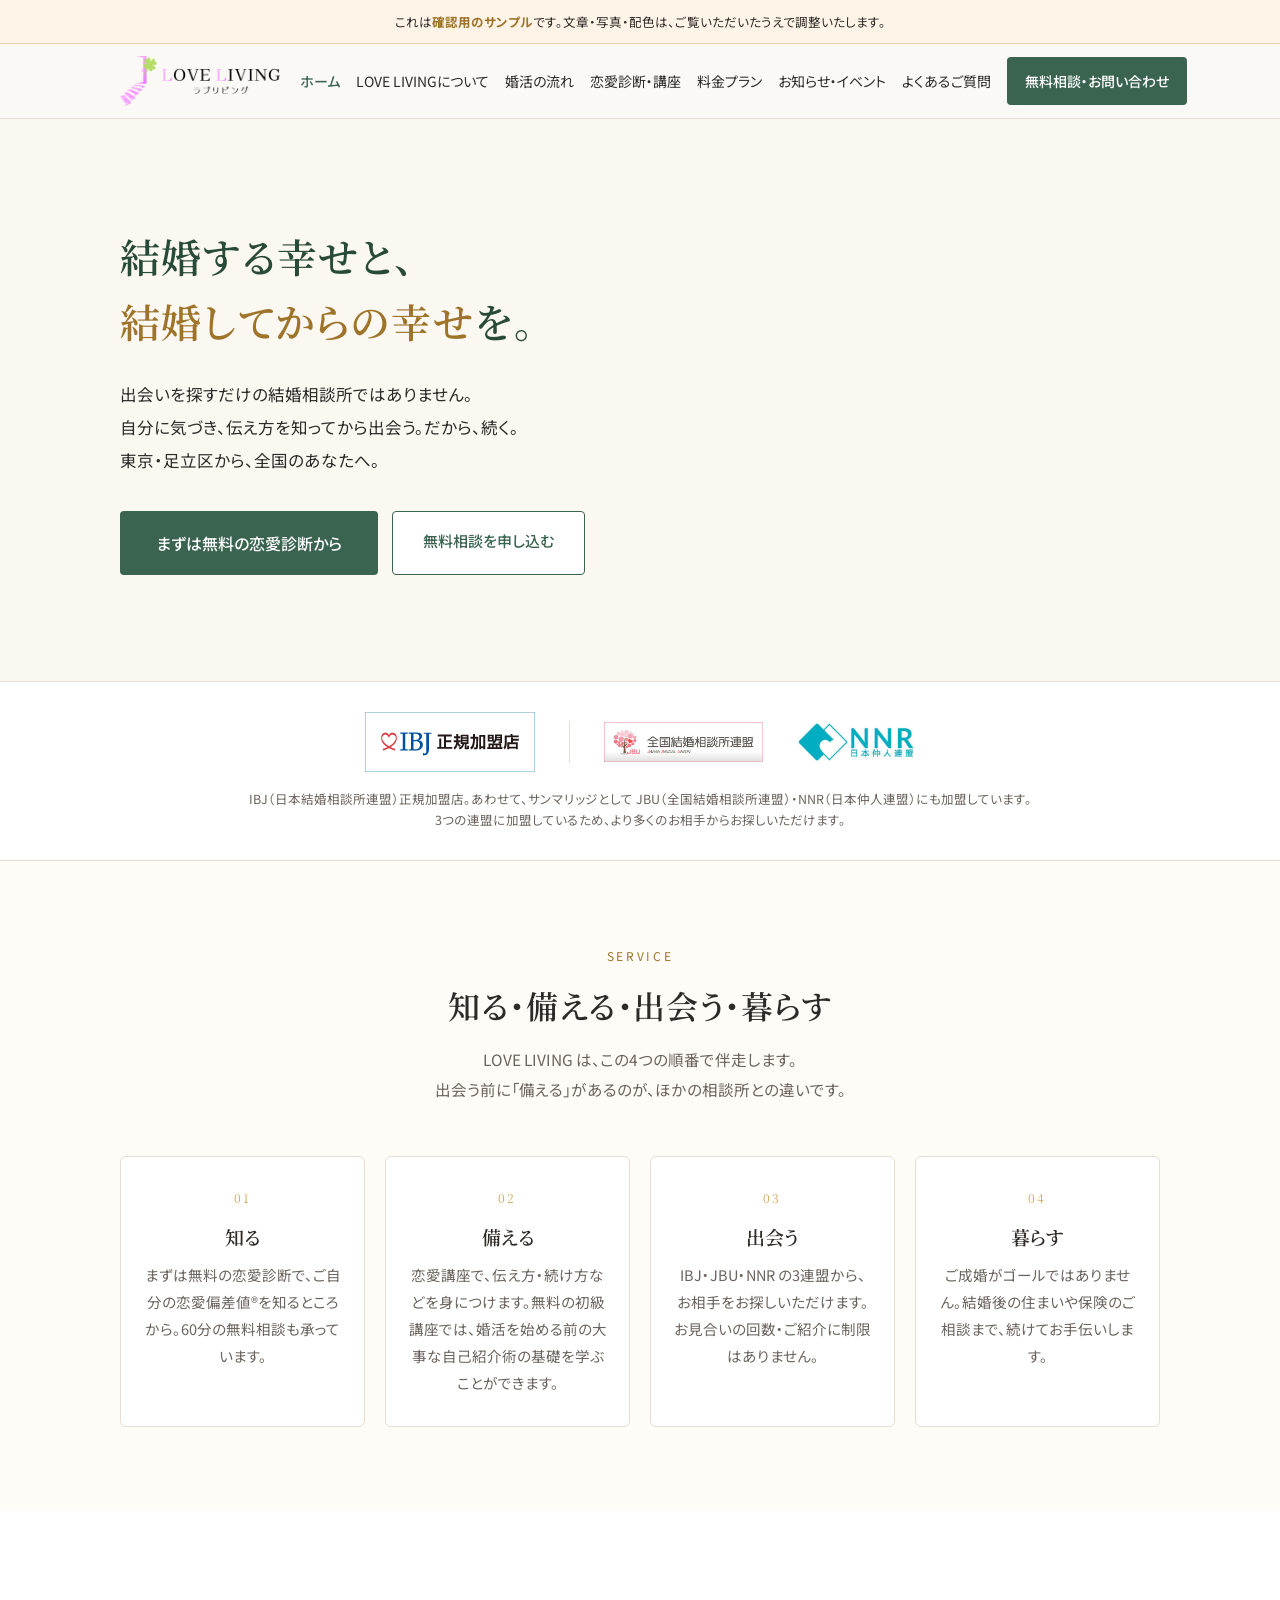
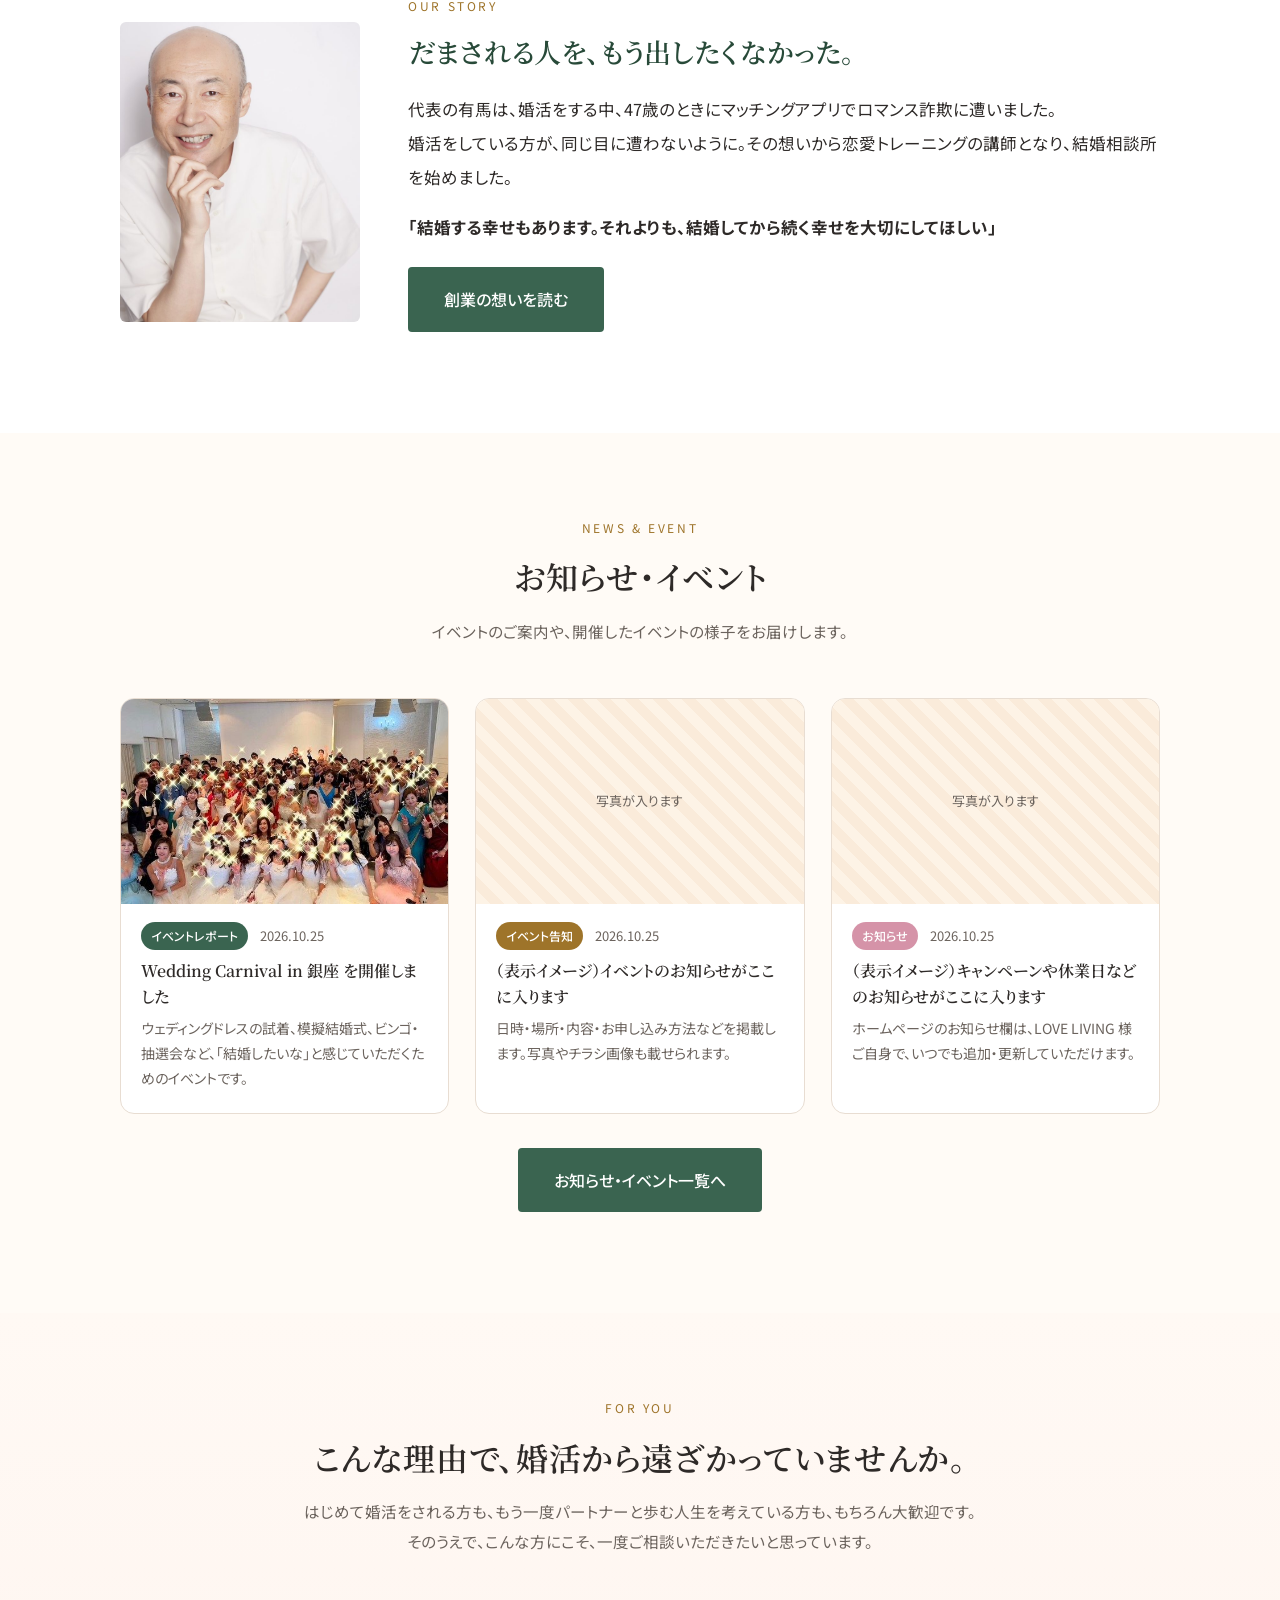
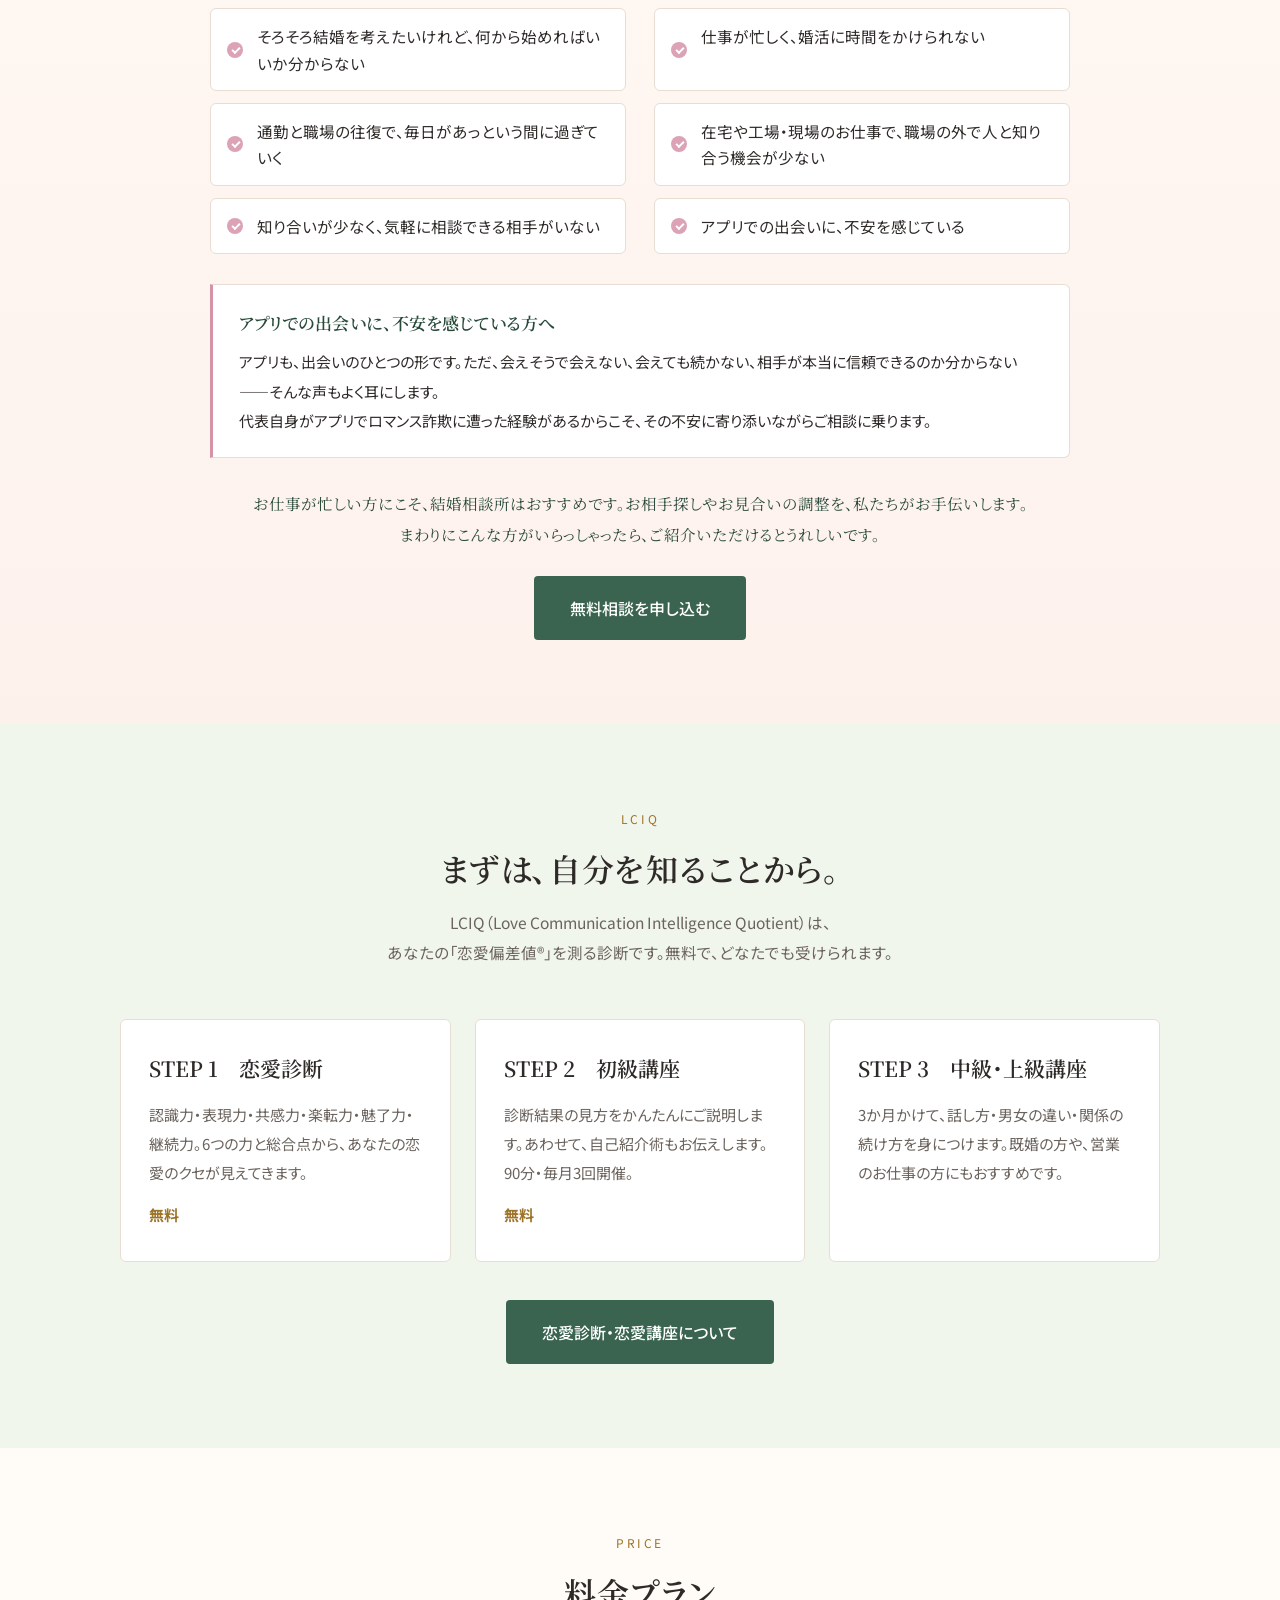
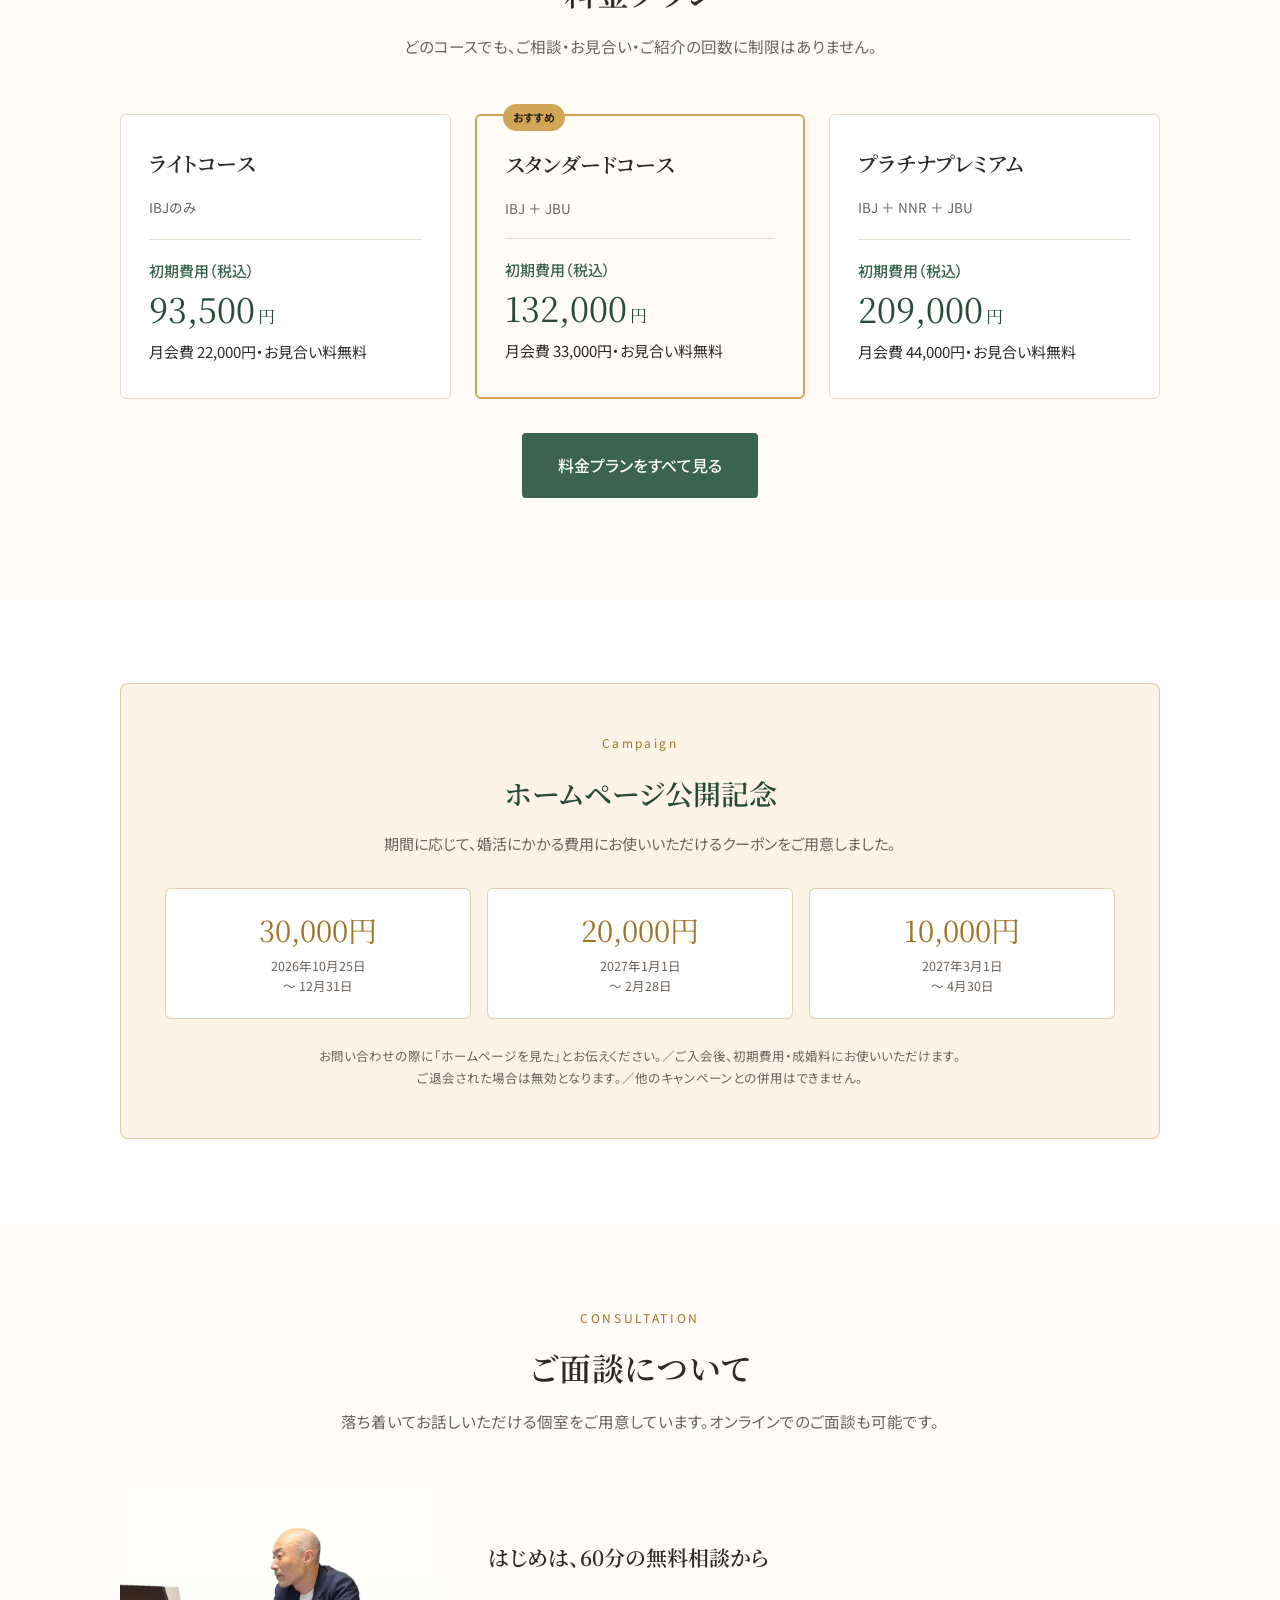
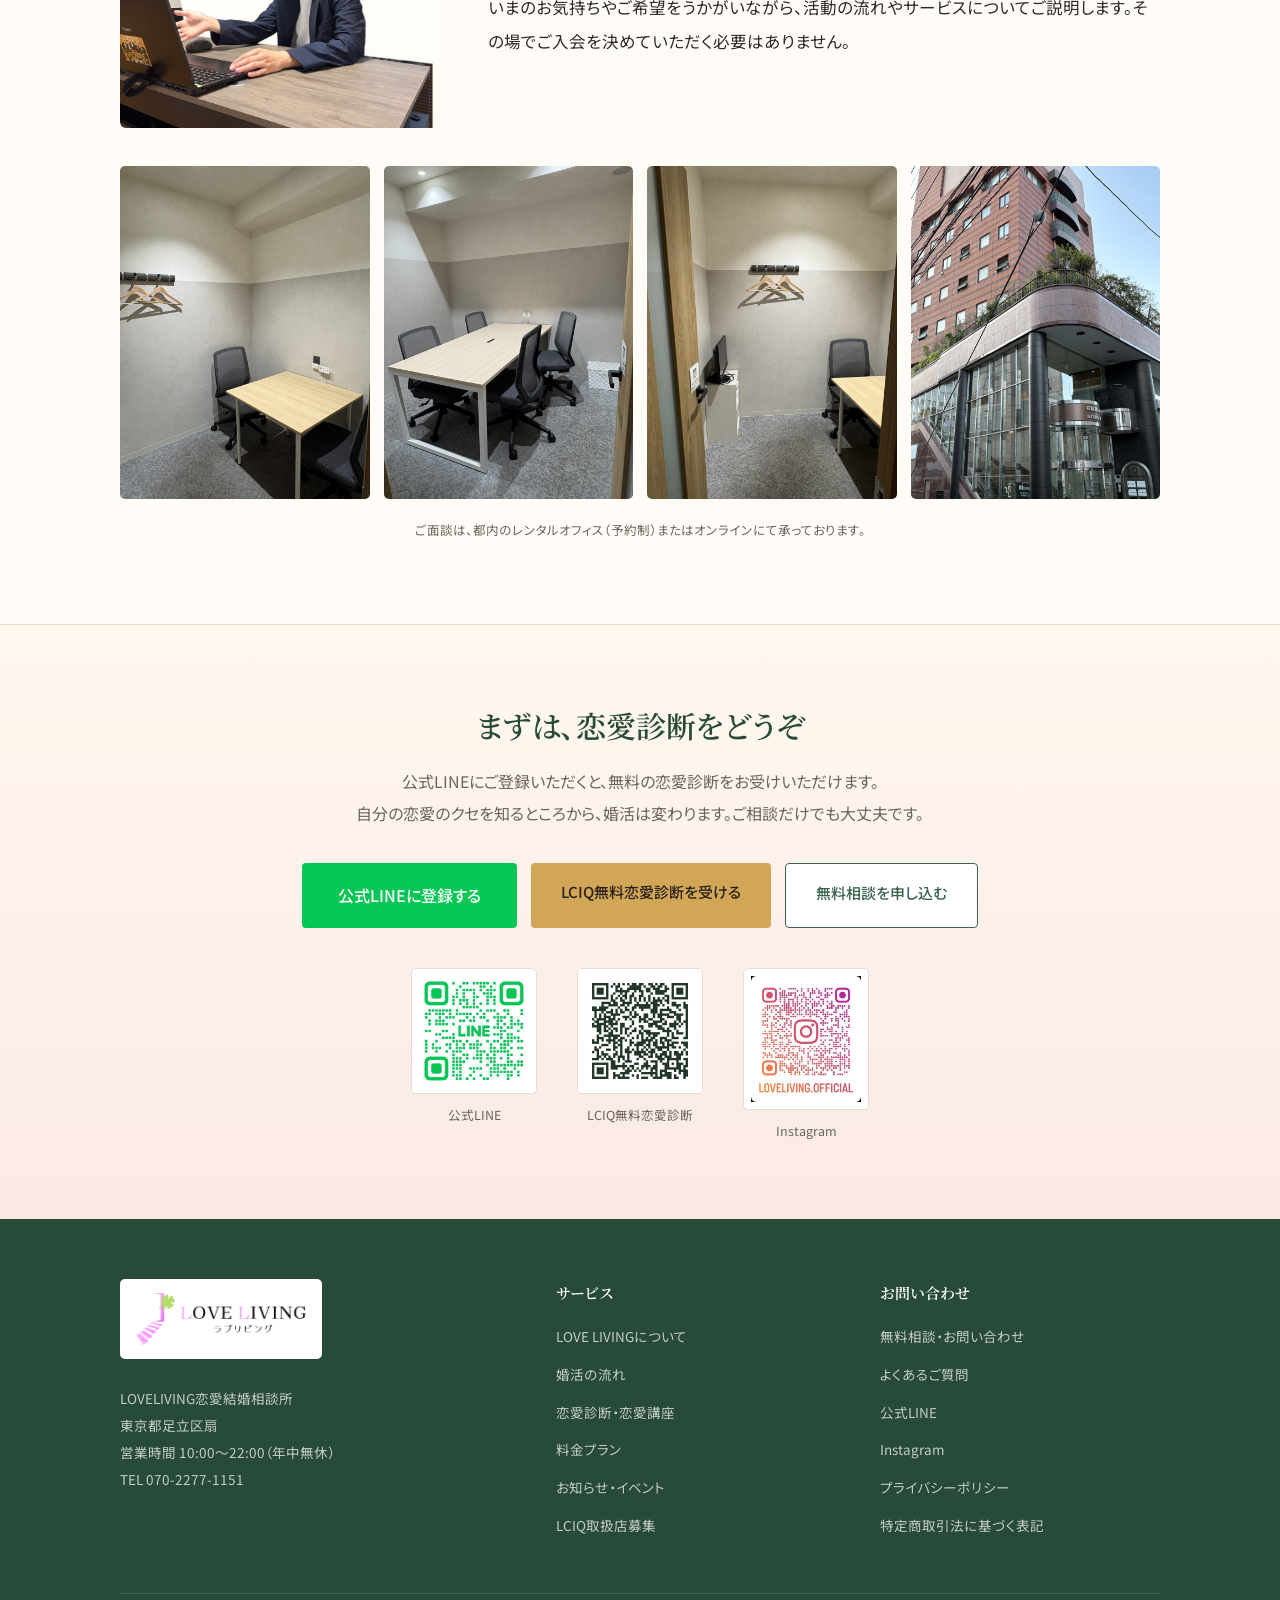
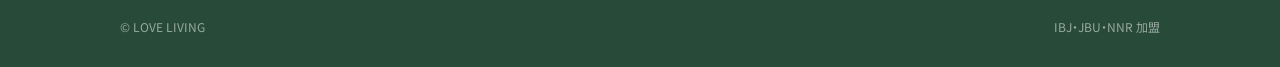
==== commit 7ca8093f: "Add confirmed hero photo and full-bleed FV layout - hero.jpg / hero-sp.jpg (EXIF-free) from the clie" ====
--- a/preview/index.html
+++ b/preview/index.html
@@ -8,17 +8,18 @@
 <button class="hd-tgl" onclick="document.querySelector('.hd-nav').classList.toggle('on')">メニュー</button>
 <nav class="hd-nav"><a href="index.html" style="color:var(--c-main);font-weight:500">ホーム</a><a href="about.html">LOVE LIVINGについて</a><a href="flow.html">婚活の流れ</a><a href="lciq.html">恋愛診断・講座</a><a href="price.html">料金プラン</a><a href="news.html">お知らせ・イベント</a><a href="faq.html">よくあるご質問</a><a class="hd-cta" href="contact.html">無料相談・お問い合わせ</a></nav>
 </div></header>
-<section class="hero"><div class="wrap hero-in">
+<section class="hero hero-img">
+<picture><source media="(max-width:760px)" srcset="assets/img/hero-sp.jpg"><img class="hero-bg" src="assets/img/hero.jpg" alt="" width="1672" height="941" fetchpriority="high"></picture>
+<div class="wrap hero-in">
 <div class="hero-txt">
 <h1>結婚する幸せと、<br><span class="nw"><span class="gold">結婚してからの幸せ</span>を。</span></h1>
-<p>出会いを探すだけの結婚相談所ではありません。<br>
-自分に気づき、伝え方を知ってから出会う。だから、続く。<br>
+<p>出会いを探すだけの<span class="nb">結婚相談所ではありません。</span><br>
+自分に気づき、伝え方を知ってから出会う。<span class="nb">だから、続く。</span><br>
 東京・足立区から、全国のあなたへ。</p>
 <div class="hero-btns">
 <a class="btn btn-main" href="https://line.me/R/ti/p/@072yzgbv" target="_blank" rel="noopener">まずは無料の恋愛診断から</a>
 <a class="btn btn-ghost" href="contact.html">無料相談を申し込む</a></div>
 </div>
-<div class="hero-photo"><img src="assets/img/hero.jpg" alt="" onerror="this.remove()"><span>イメージ写真<br>（フリー素材）が入ります</span></div>
 </div></section>
 <section class="trust"><div class="wrap"><div class="trust-in">
 <a class="trust-main" href="https://www.ibjapan.jp/" target="_blank" rel="noopener"><img src="assets/img/ibj-170.png" alt="IBJ 正規加盟店"></a>
--- a/preview/assets/css/style.css
+++ b/preview/assets/css/style.css
@@ -396,3 +396,21 @@
 .tl dd{font-size:15.5px}
 @media(max-width:600px){.tl{grid-template-columns:1fr}.tl dt{border-bottom:none;padding-bottom:0}.tl dd{padding-top:4px}}
 .hd-logo img{width:160px}.hd-nav{gap:16px}.hd-cta{padding:11px 18px}
+/* FV：全面写真 */
+.hero-img{display:flex;align-items:center;min-height:clamp(520px,44vw,660px);padding:64px 0;background:#F6F1EA}
+.hero-img::before{z-index:1;background:linear-gradient(90deg,rgba(255,251,246,.95) 0%,rgba(255,251,246,.88) 30%,rgba(255,251,246,.45) 46%,rgba(255,251,246,0) 60%)}
+.hero-img .hero-bg{position:absolute;inset:0;width:100%;height:100%;object-fit:cover;object-position:62% 40%}
+.hero-img .wrap{z-index:2;width:100%}
+.hero-img .hero-in{display:block}
+.hero-img .hero-txt{max-width:540px}
+@media(max-width:760px){
+  .hero-img{display:block;min-height:0;padding:0 0 48px;background:linear-gradient(180deg,#FFFBF6,#FDF3E6)}
+  .hero-img::before{display:none}
+  .hero-img .hero-bg{position:relative;height:auto;aspect-ratio:4/3;object-position:72% 40%;margin-bottom:30px}
+}
+.nb{white-space:nowrap;display:inline-block}
+@media(min-width:761px){
+  .hero-img{background:#FBF7F1}
+  .hero-img .hero-bg{left:auto;right:0;width:64%;object-position:68% 40%}
+  .hero-img::before{background:linear-gradient(90deg,#FBF7F1 0%,#FBF7F1 36%,rgba(251,247,241,.7) 44%,rgba(251,247,241,0) 56%)}
+}
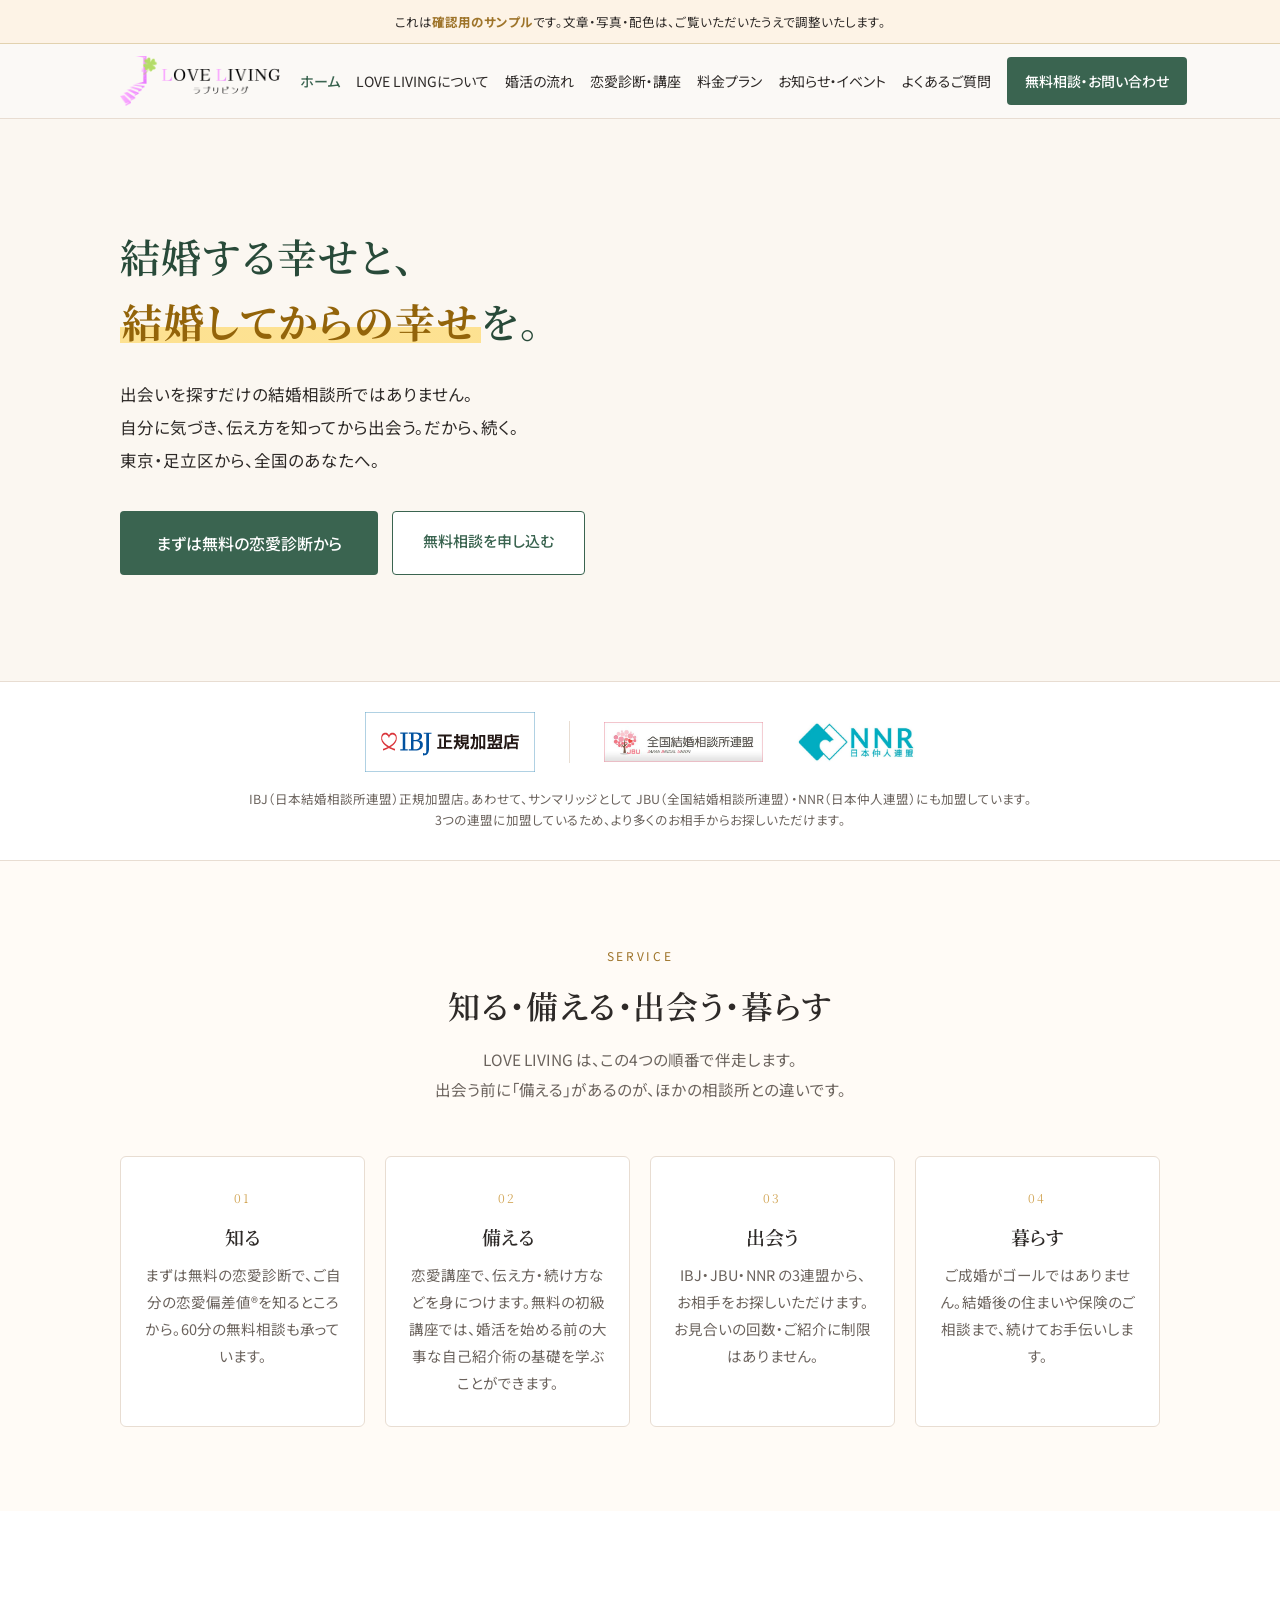
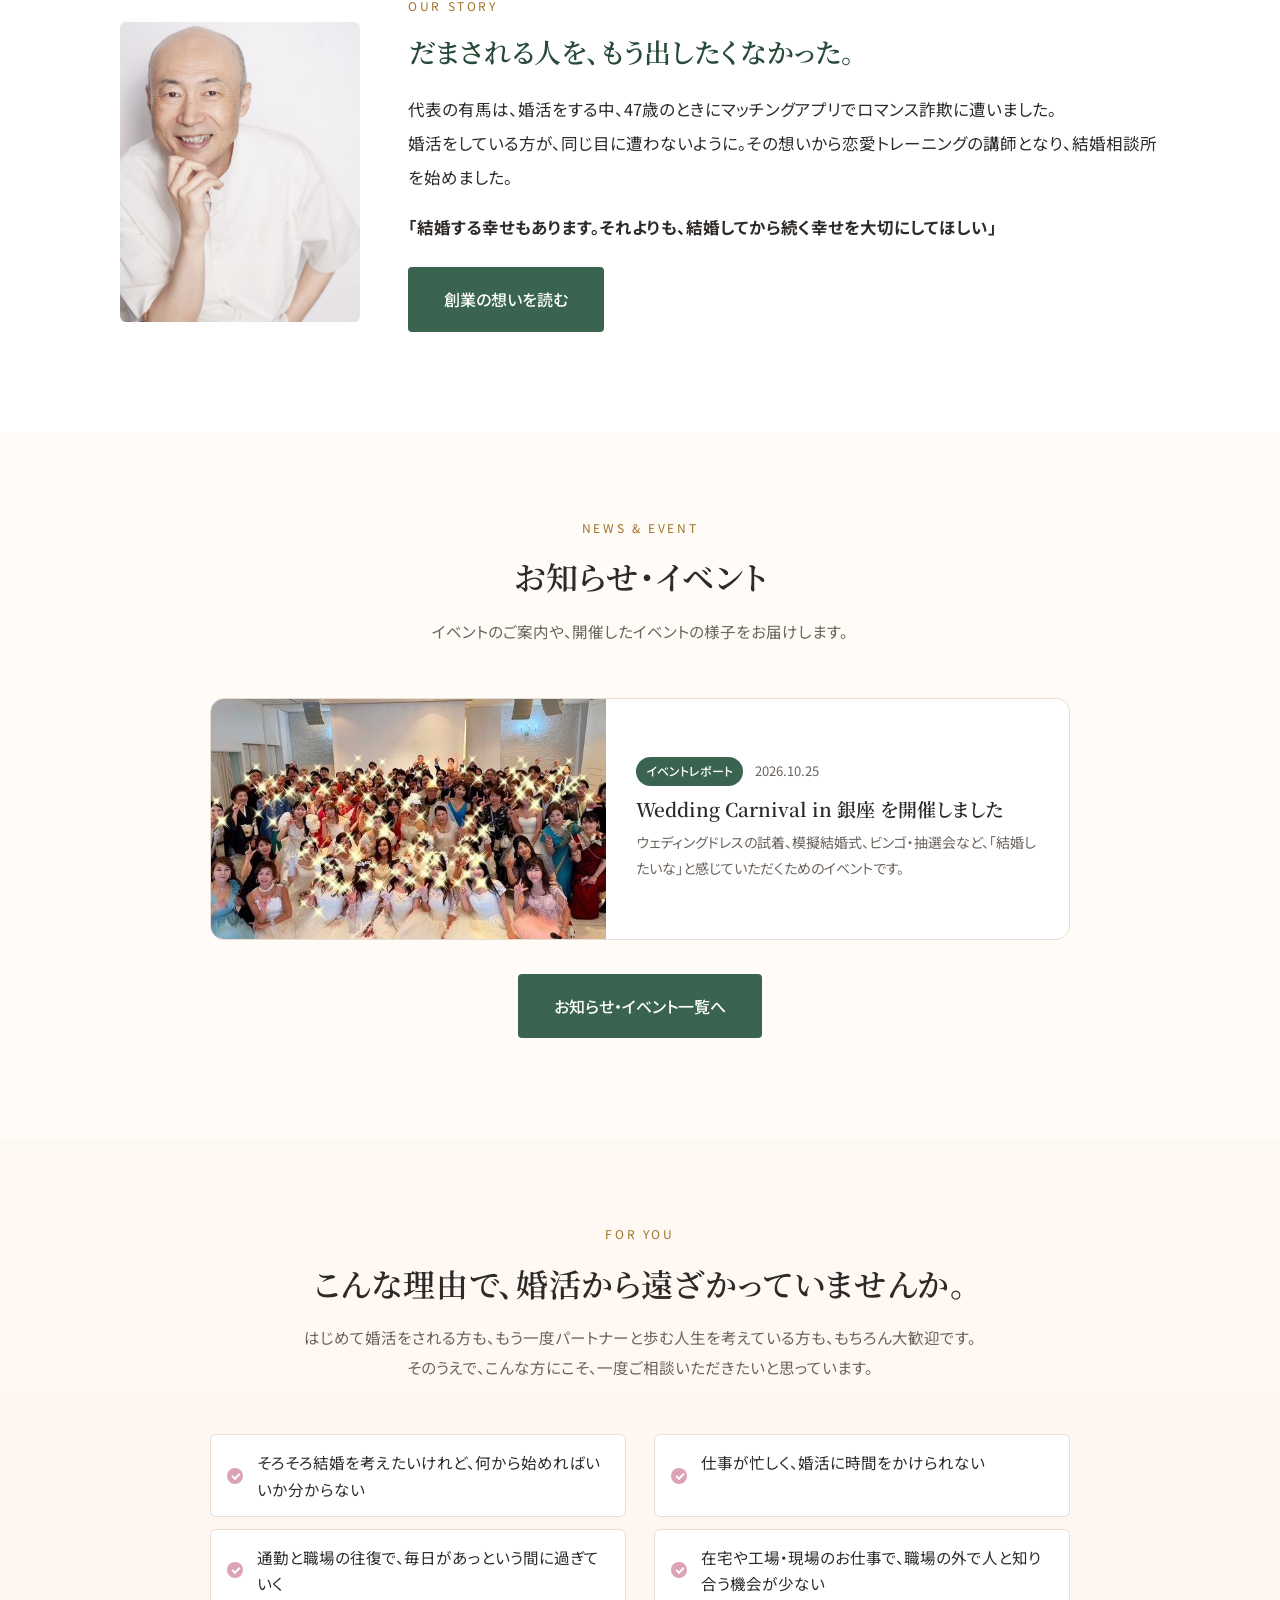
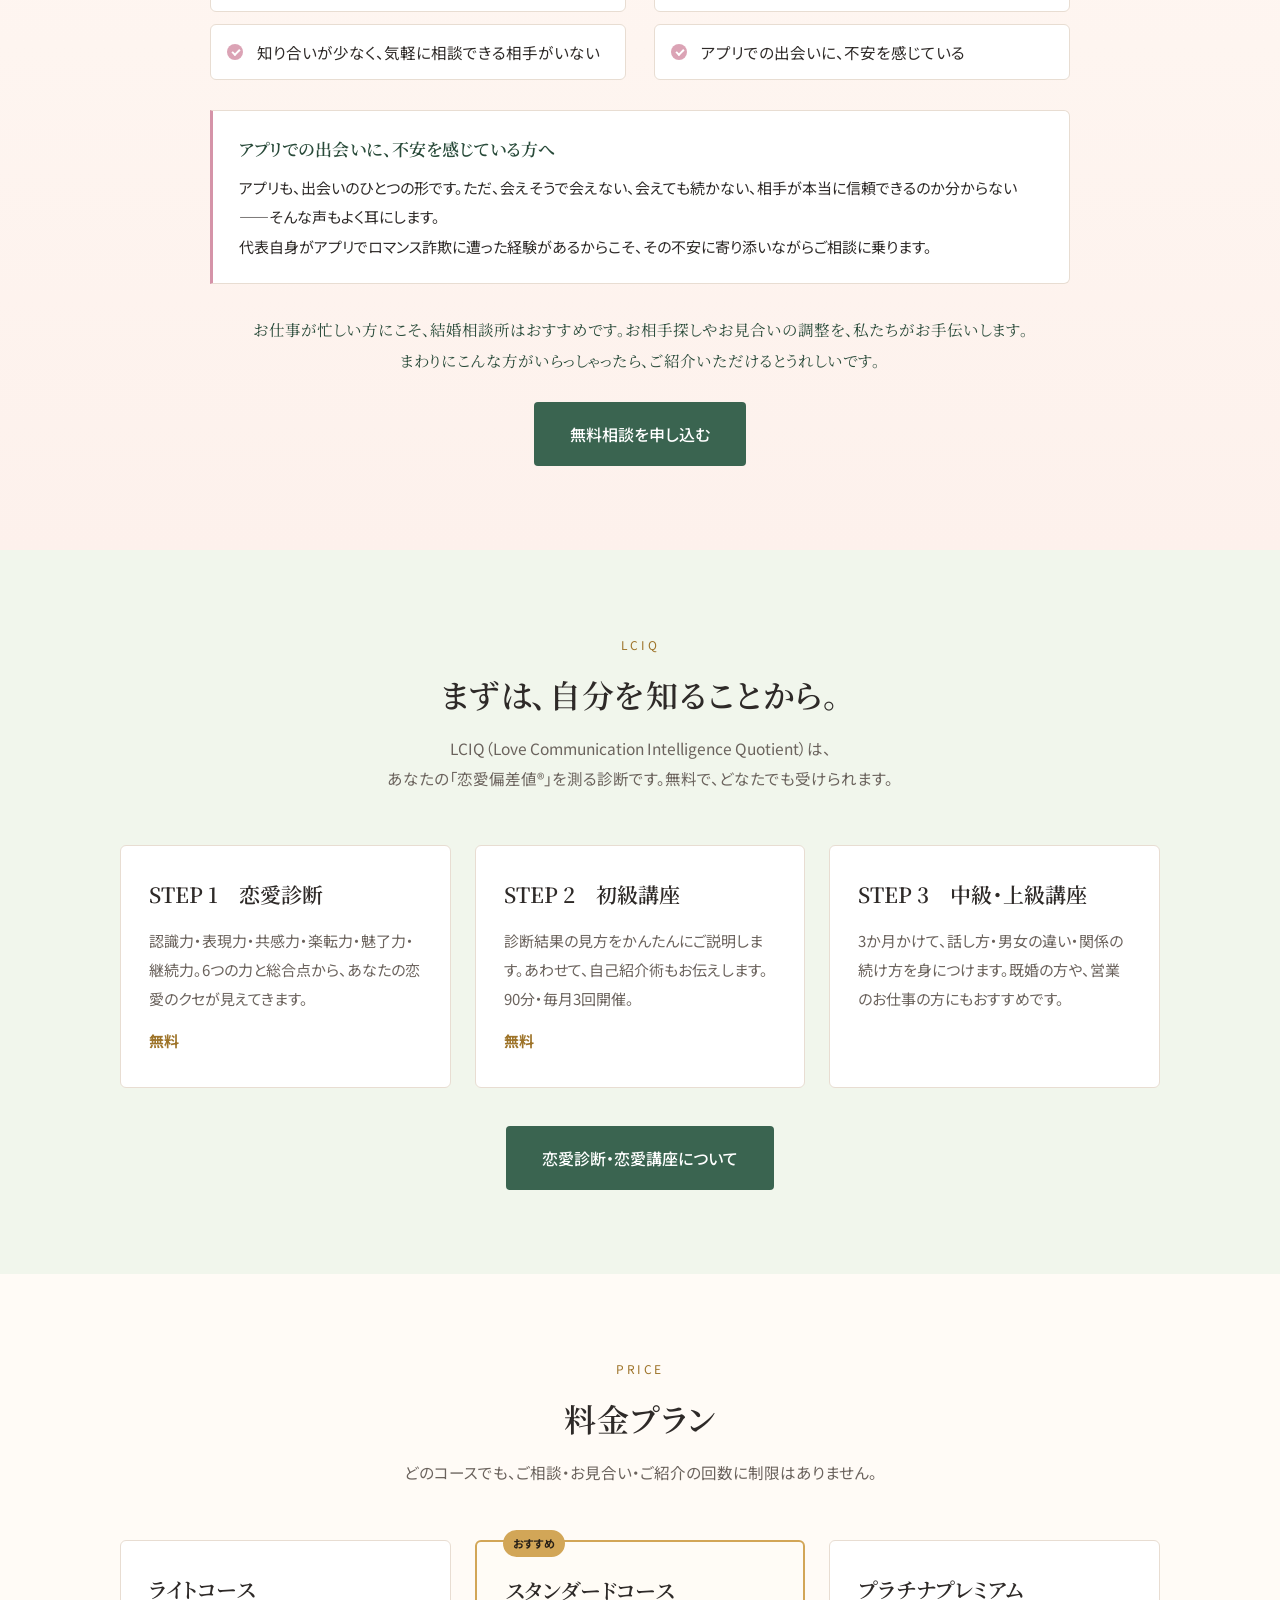
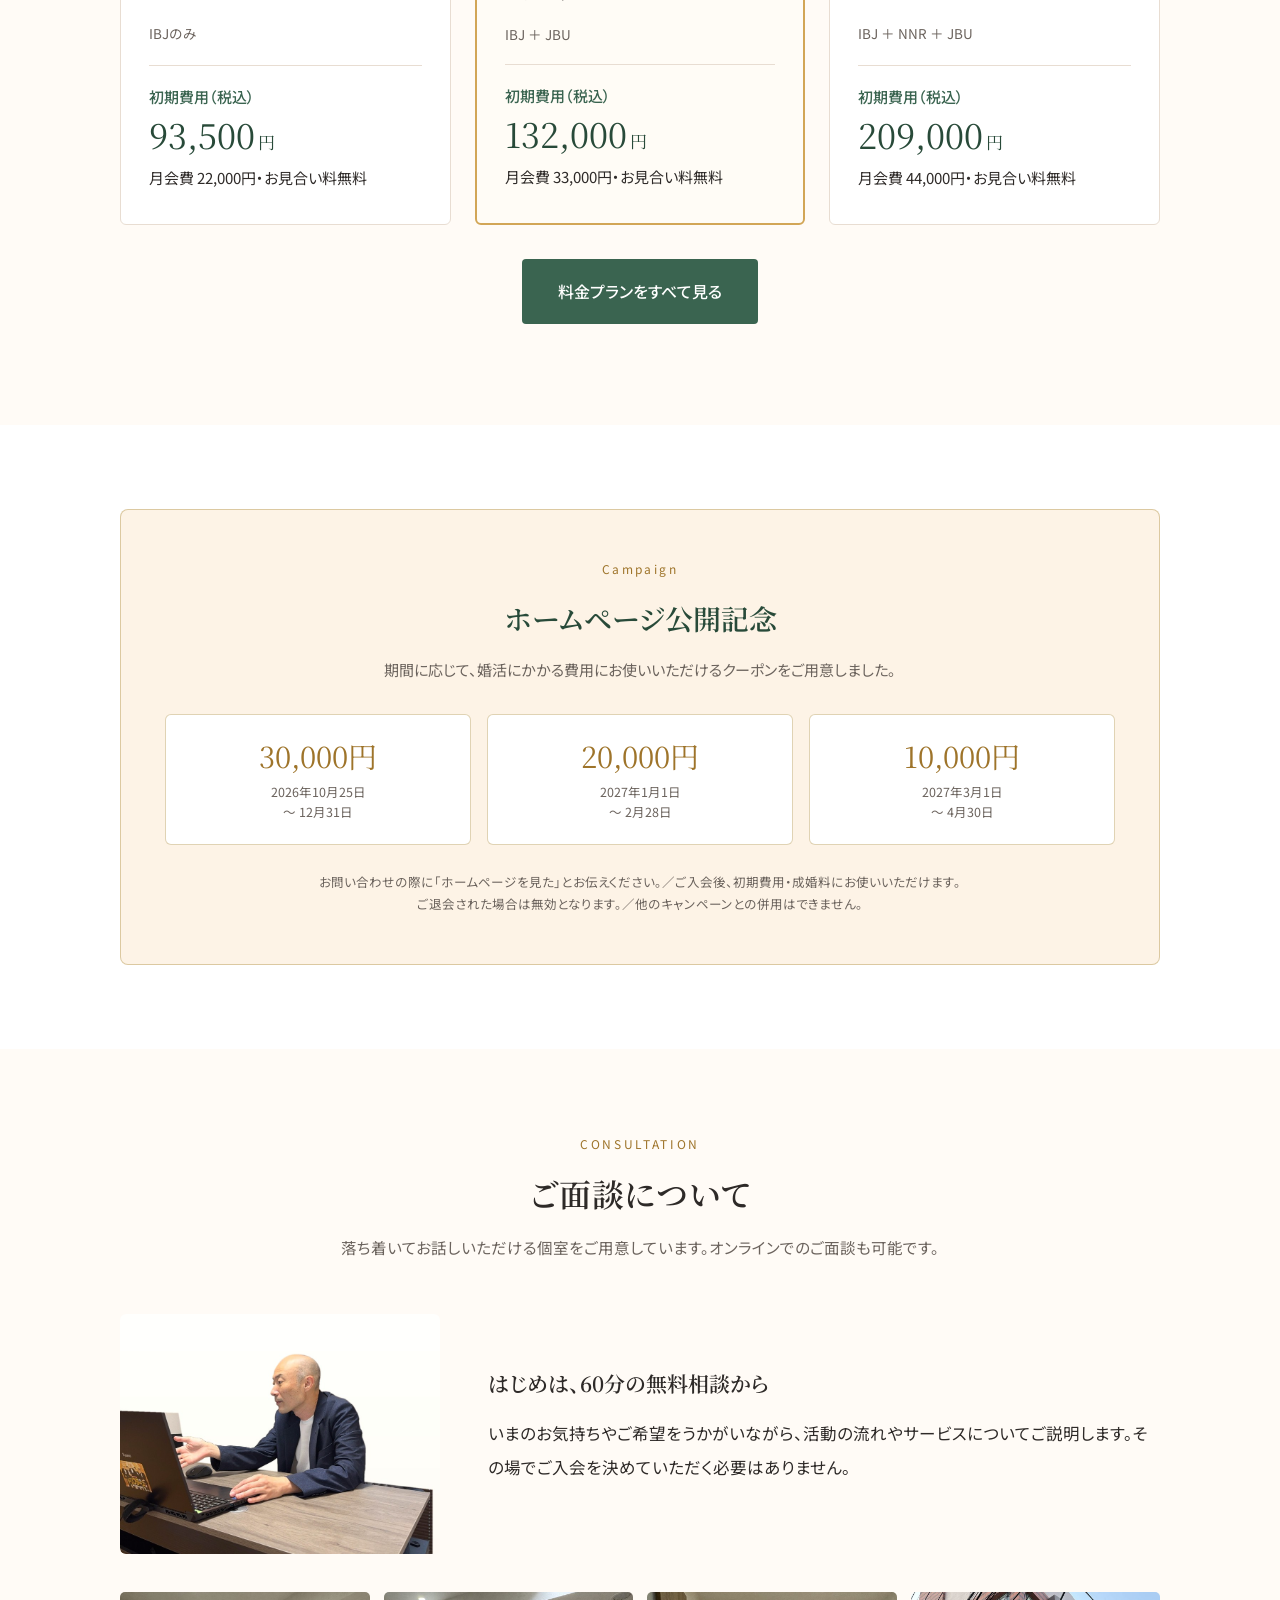
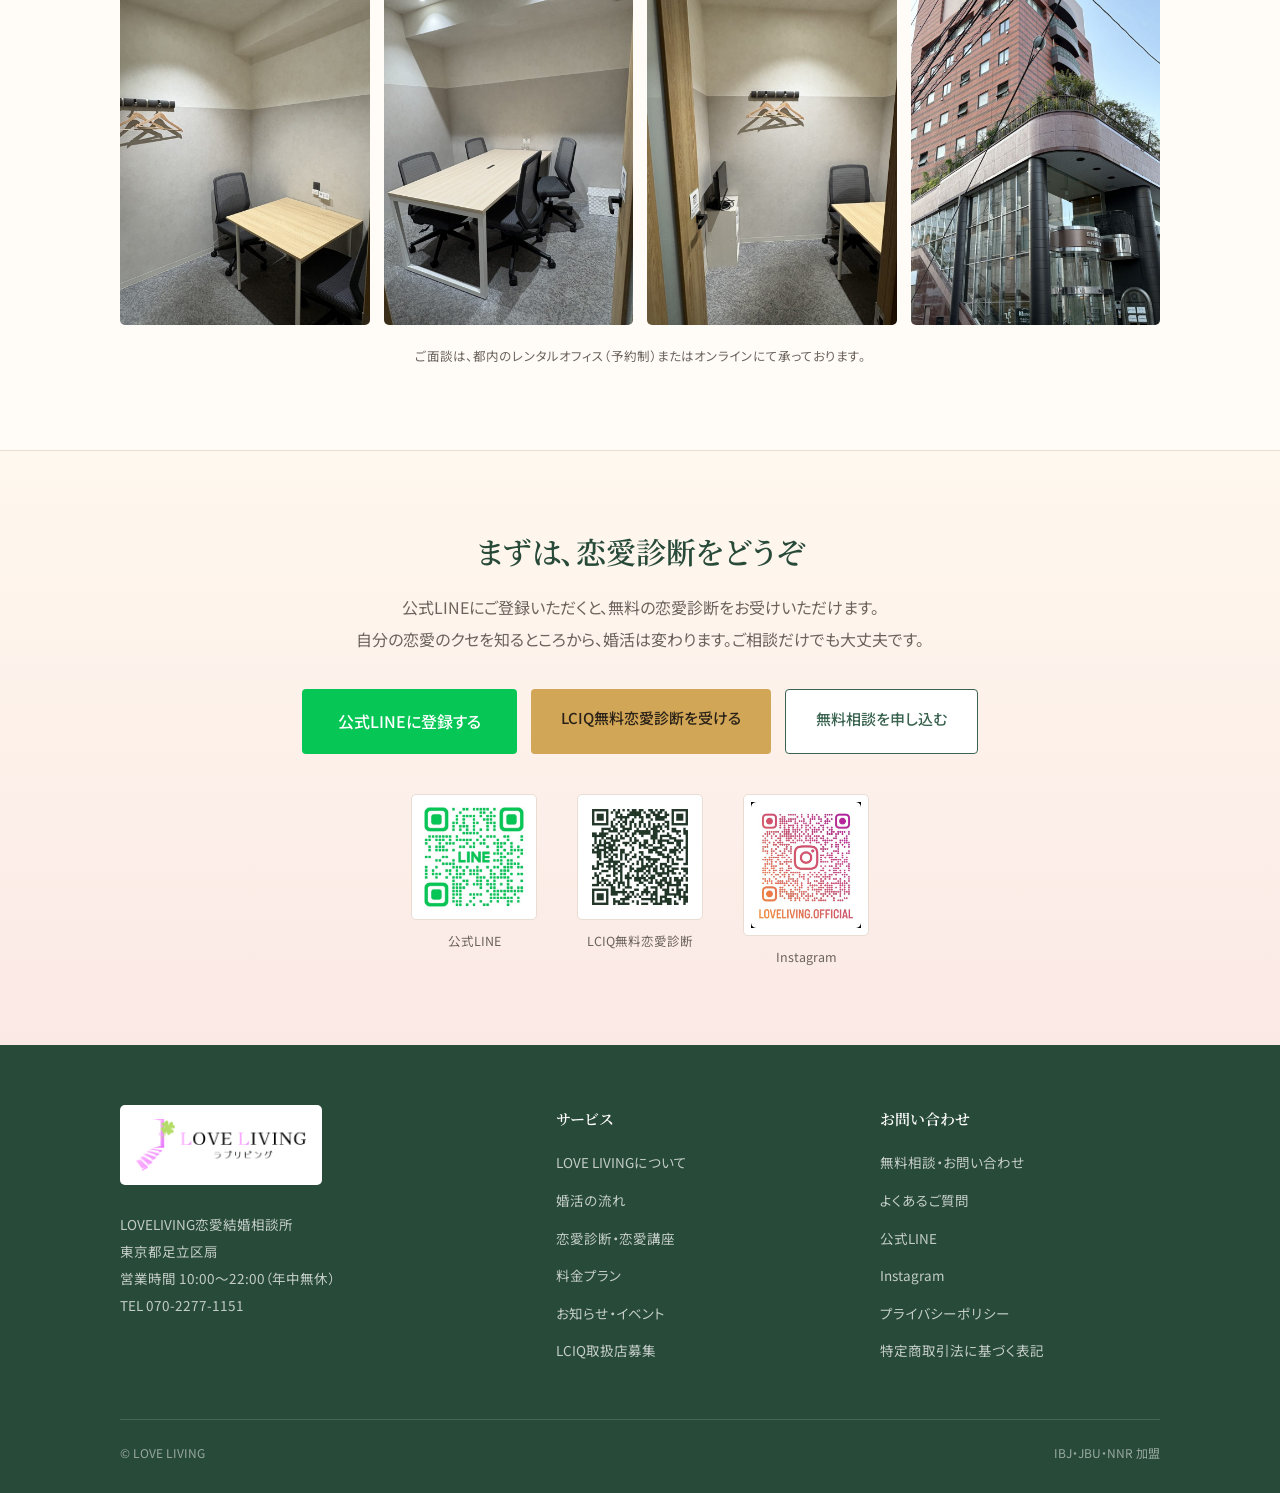
==== commit 18b335d1: "Remove placeholder news items; preview approved by client - Keep only the real Ginza event post; dro" ====
--- a/preview/index.html
+++ b/preview/index.html
@@ -52,7 +52,7 @@
 <section class="sec"><div class="wrap">
 <div class="sec-h"><span class="en">News &amp; Event</span><h2>お知らせ・イベント</h2>
 <p>イベントのご案内や、開催したイベントの様子をお届けします。</p></div>
-<div class="news-grid"><a class="ncard" href="news-ginza.html"><div class="nc-img"><img src="assets/img/event-ginza.jpg" alt=""></div><div class="nc-body"><div class="nc-meta"><span class="ncat ncat-rep">イベントレポート</span><time>2026.10.25</time></div><h3>Wedding Carnival in 銀座 を開催しました</h3><p>ウェディングドレスの試着、模擬結婚式、ビンゴ・抽選会など、「結婚したいな」と感じていただくためのイベントです。</p></div></a><a class="ncard" href="news-ginza.html"><div class="nc-img"><span class="nc-noimg">写真が入ります</span></div><div class="nc-body"><div class="nc-meta"><span class="ncat ncat-evt">イベント告知</span><time>2026.10.25</time></div><h3>（表示イメージ）イベントのお知らせがここに入ります</h3><p>日時・場所・内容・お申し込み方法などを掲載します。写真やチラシ画像も載せられます。</p></div></a><a class="ncard" href="news-ginza.html"><div class="nc-img"><span class="nc-noimg">写真が入ります</span></div><div class="nc-body"><div class="nc-meta"><span class="ncat ncat-info">お知らせ</span><time>2026.10.25</time></div><h3>（表示イメージ）キャンペーンや休業日などのお知らせがここに入ります</h3><p>ホームページのお知らせ欄は、LOVE LIVING 様ご自身で、いつでも追加・更新していただけます。</p></div></a></div>
+<div class="news-grid"><a class="ncard" href="news-ginza.html"><div class="nc-img"><img src="assets/img/event-ginza.jpg" alt=""></div><div class="nc-body"><div class="nc-meta"><span class="ncat ncat-rep">イベントレポート</span><time>2026.10.25</time></div><h3>Wedding Carnival in 銀座 を開催しました</h3><p>ウェディングドレスの試着、模擬結婚式、ビンゴ・抽選会など、「結婚したいな」と感じていただくためのイベントです。</p></div></a></div>
 <p style="text-align:center;margin-top:34px"><a class="btn btn-main" href="news.html">お知らせ・イベント一覧へ</a></p>
 </div></section>
 
--- a/preview/assets/css/style.css
+++ b/preview/assets/css/style.css
@@ -414,3 +414,24 @@
   .hero-img .hero-bg{left:auto;right:0;width:64%;object-position:68% 40%}
   .hero-img::before{background:linear-gradient(90deg,#FBF7F1 0%,#FBF7F1 36%,rgba(251,247,241,.7) 44%,rgba(251,247,241,0) 56%)}
 }
+/* FV 強調：「結婚してからの幸せ」 くすみゴールド＋蛍光ペン風マーカー */
+.hero h1 .gold{color:#93640A;font-weight:700;padding:0 .06em;
+  background:linear-gradient(transparent 62%,rgba(255,204,51,.5) 62%,rgba(255,204,51,.5) 90%,transparent 90%);
+  -webkit-box-decoration-break:clone;box-decoration-break:clone}
+/* LCIQ取扱店 ご案内ボックス */
+.pbox{margin-top:44px;background:#fff;border:1px solid var(--c-accent);border-radius:14px;padding:28px 30px;box-shadow:0 10px 26px -18px rgba(158,116,42,.45)}
+.pbox h3{font-family:var(--serif);font-size:21px;color:var(--c-main-d);margin:4px 0 12px}
+.pbox p{font-size:15.5px;line-height:1.9;margin:0 0 16px}
+.pbox-facts{list-style:none;padding:0;margin:0 0 20px;display:flex;flex-wrap:wrap;gap:10px 26px;font-size:15px}
+.pbox-facts span{display:inline-block;font-size:12.5px;color:#fff;background:var(--c-accent-d);border-radius:999px;padding:2px 10px;margin-right:8px}
+.pbox-btns{display:flex;flex-wrap:wrap;align-items:center;gap:14px 22px}
+.pbox-more{color:var(--c-main);font-size:15px}
+#partner{scroll-margin-top:90px}
+@media(max-width:600px){.pbox{padding:22px 20px}.pbox-btns .btn{width:100%;text-align:center}}
+/* 記事が1件だけのときは横長カードで表示 */
+@media(min-width:761px){
+  .news-grid .ncard:only-child{grid-column:1/-1;flex-direction:row;max-width:860px;margin:0 auto;width:100%}
+  .news-grid .ncard:only-child .nc-img{flex:0 0 46%;aspect-ratio:auto;min-height:240px}
+  .news-grid .ncard:only-child .nc-body{display:flex;flex-direction:column;justify-content:center;padding:26px 30px}
+  .news-grid .ncard:only-child h3{font-size:19px}
+}
